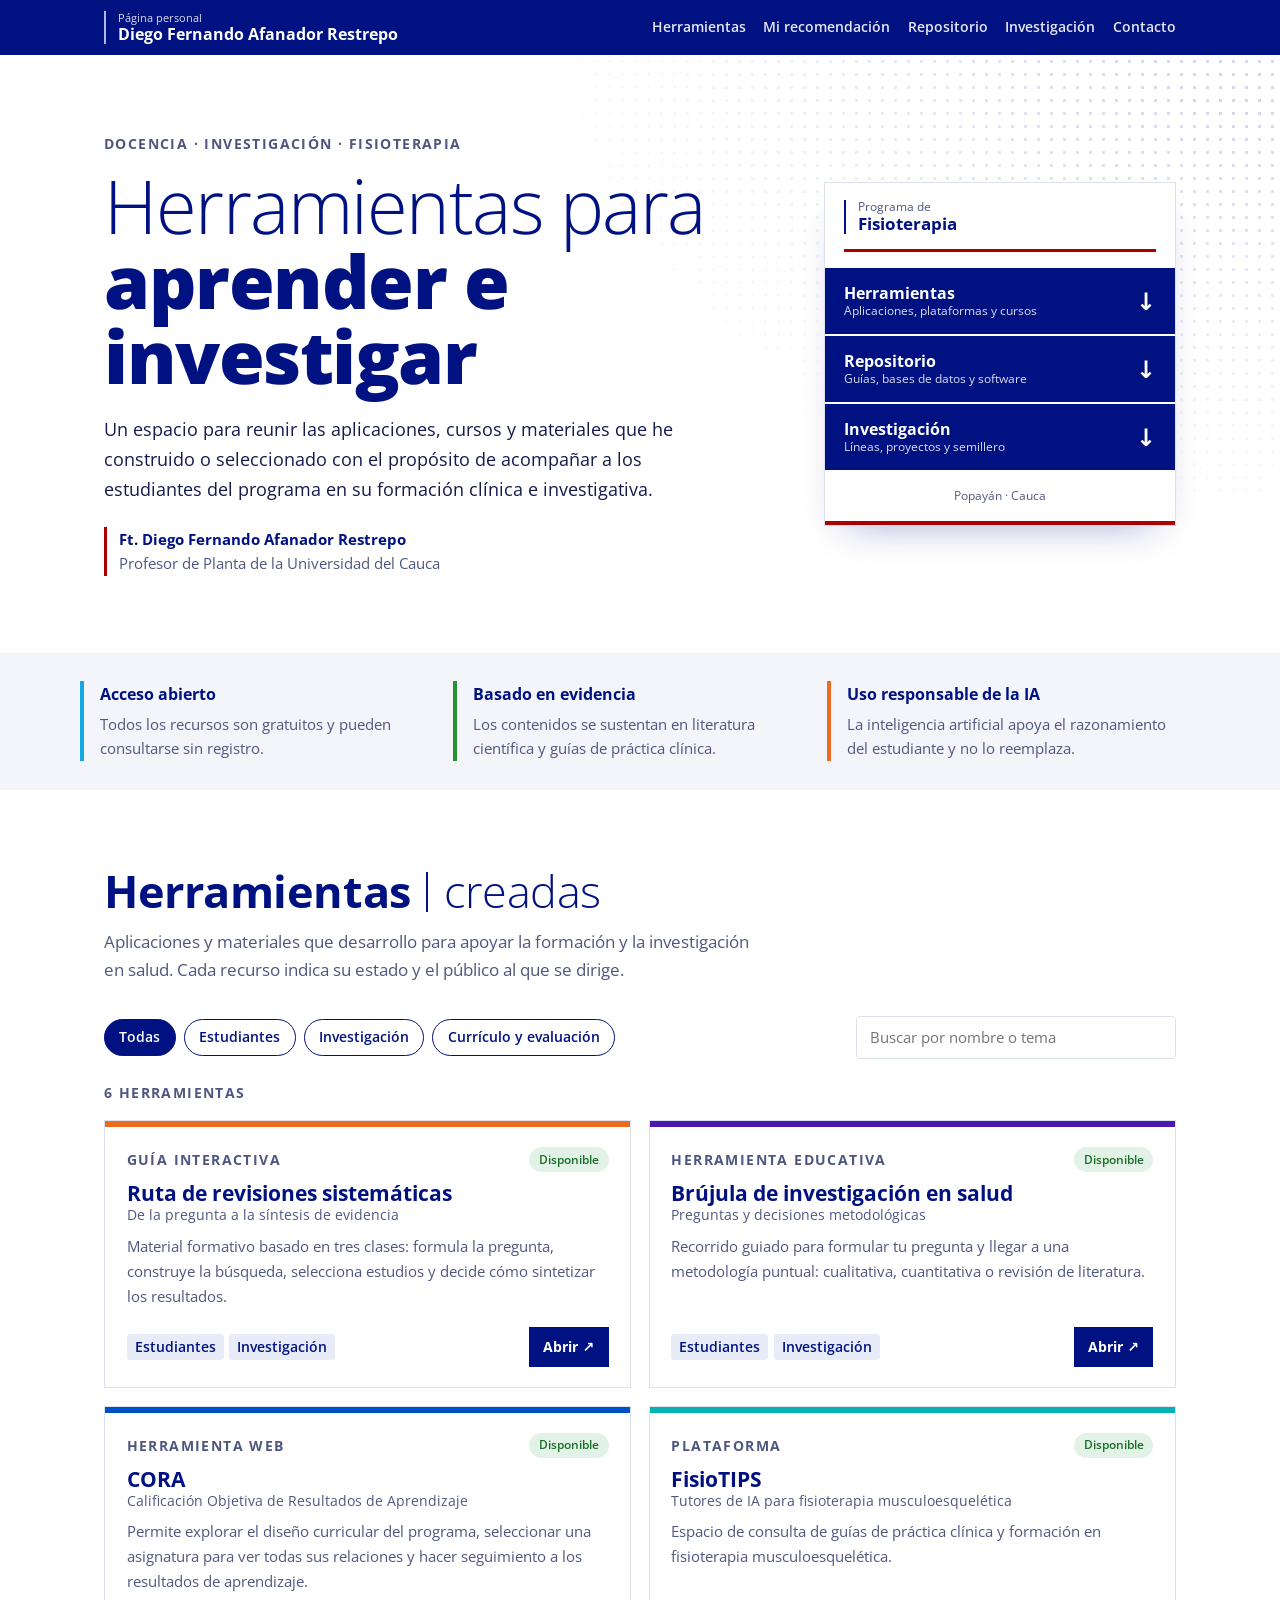
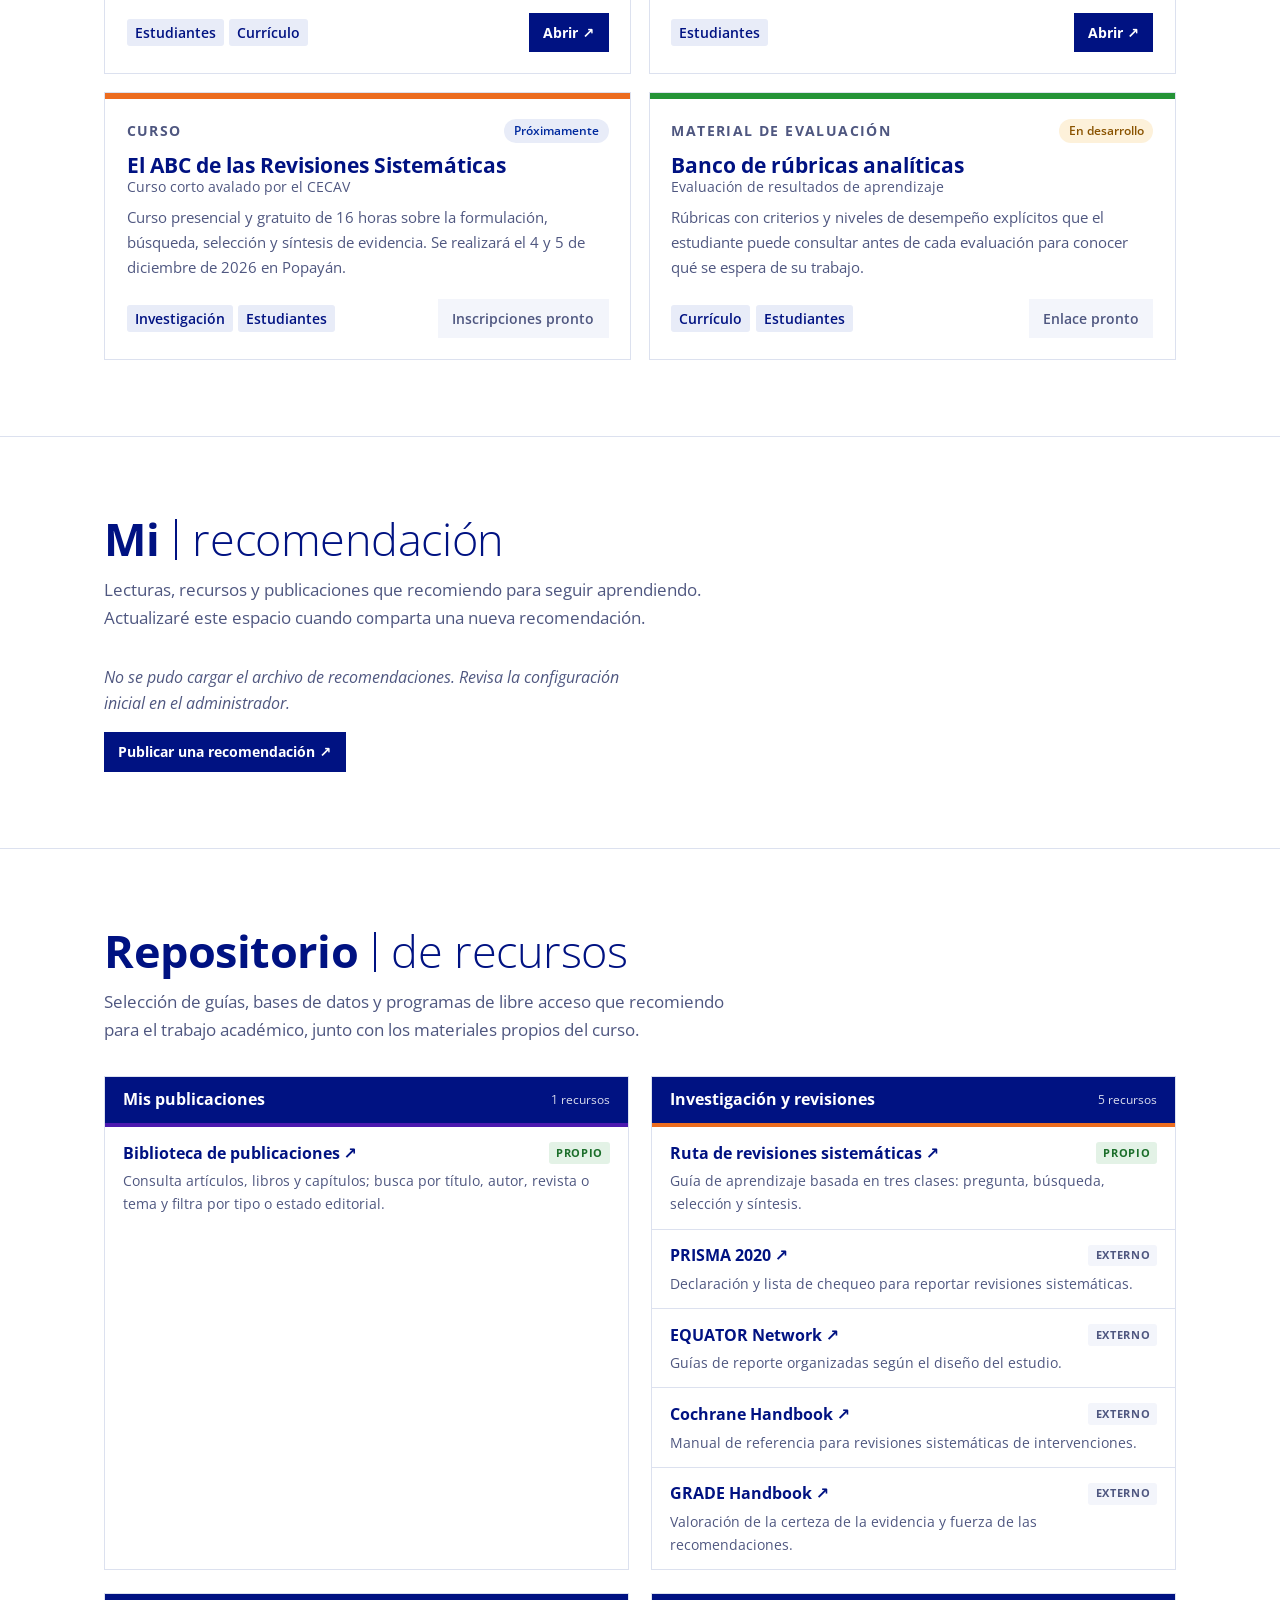
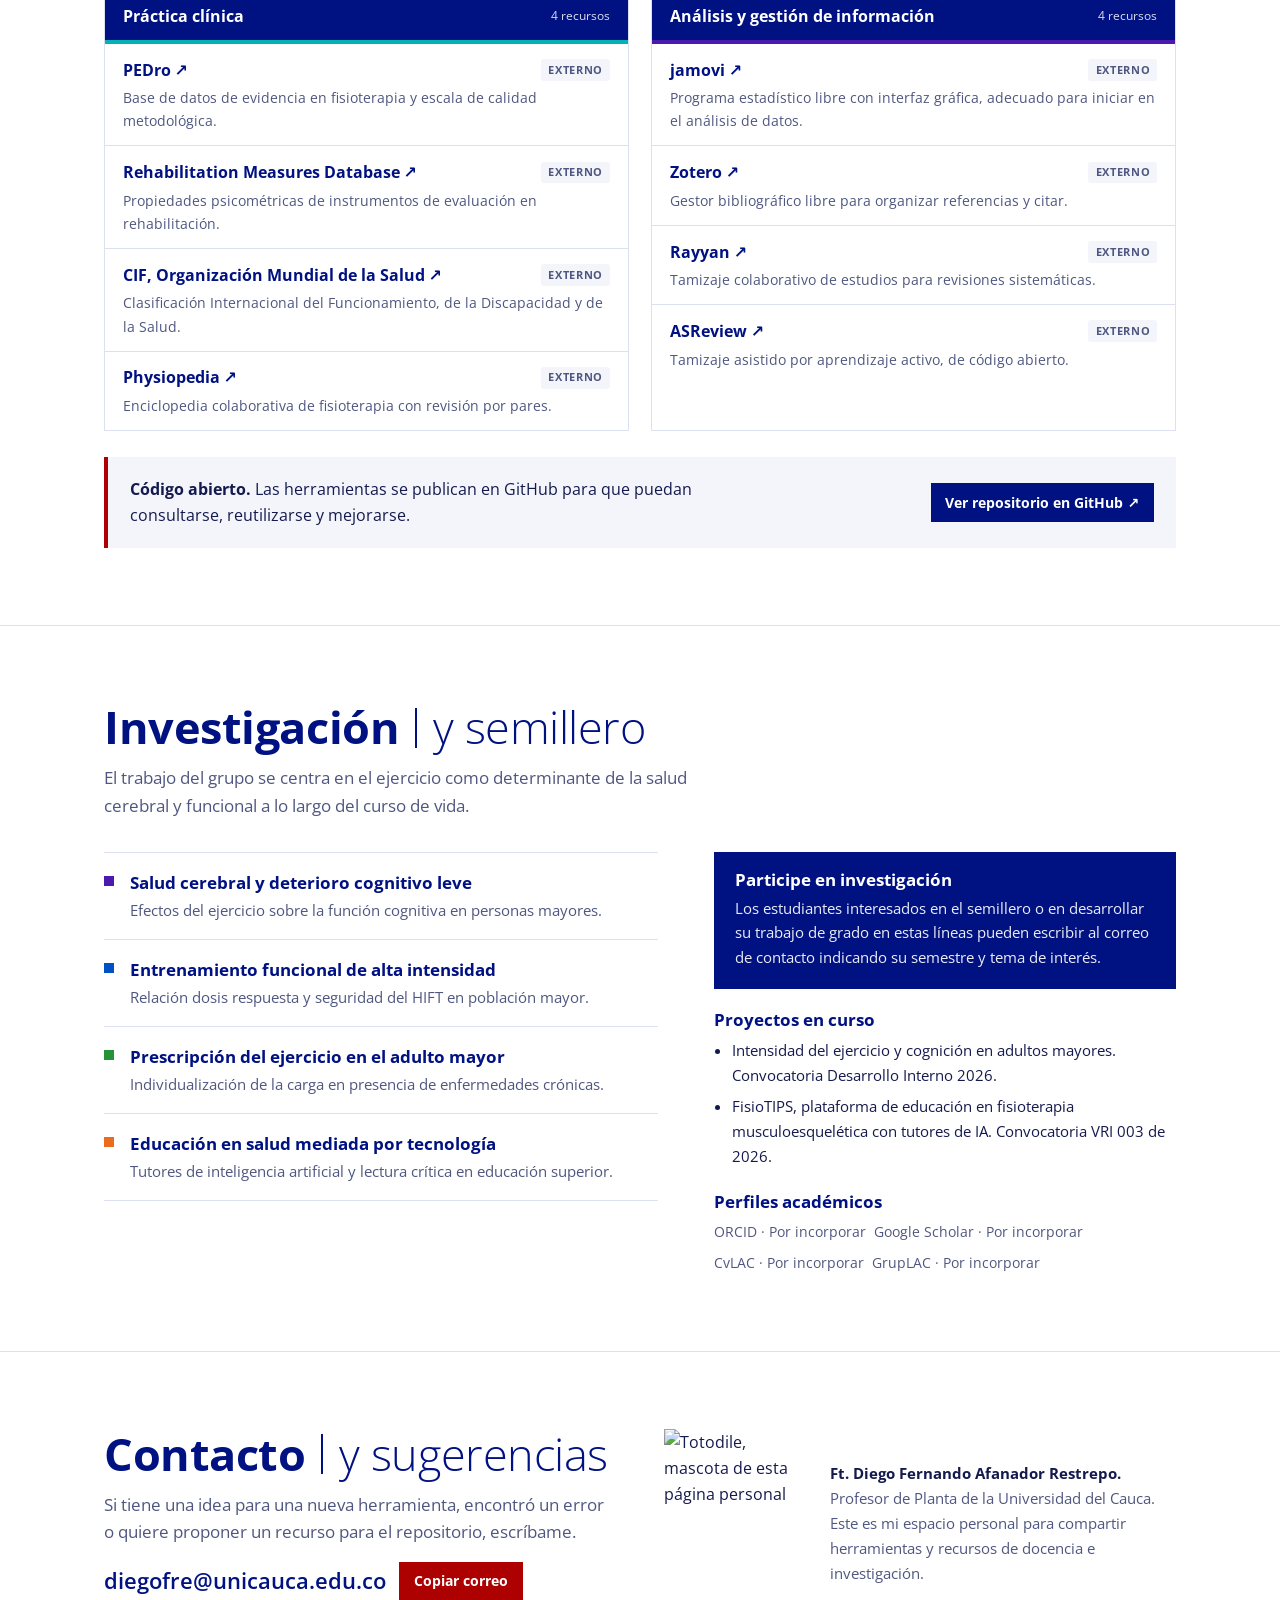
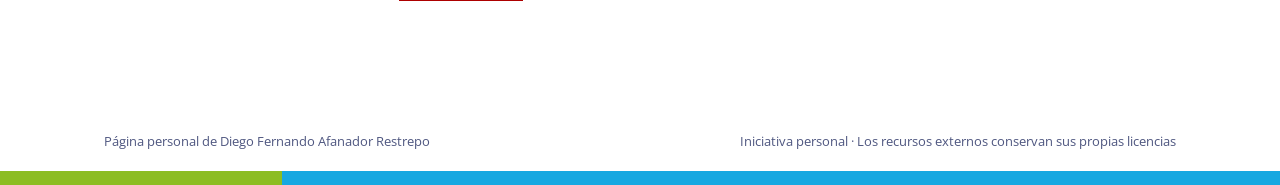
==== index.html @ cdf2961f "Add files via upload" ====
<!DOCTYPE html>
<html lang="es">
<head>
<meta charset="utf-8">
<meta name="viewport" content="width=device-width, initial-scale=1, viewport-fit=cover">
<title>Diego Fernando Afanador Restrepo | Herramientas y recursos</title>
<meta name="description" content="Página personal del Ft. Diego Fernando Afanador Restrepo, Profesor de Planta de la Universidad del Cauca. Herramientas y recursos para la formación y la investigación en salud.">
<link rel="icon" href="favicon.svg" type="image/svg+xml">
<!--
  Página personal de recursos académicos.
  Referentes de identidad visual: colores, Open Sans y sistema de señalética institucional.
  Para editar contenidos modifique las listas TOOLS y REPO al final del archivo.
  Los textos entre corchetes [ ] y los enlaces href="#" son espacios por completar.
-->
<link rel="preconnect" href="https://fonts.googleapis.com">
<link rel="preconnect" href="https://fonts.gstatic.com" crossorigin>
<link rel="stylesheet" href="https://fonts.googleapis.com/css2?family=Open+Sans:ital,wght@0,300..800;1,400&display=swap">
<style>
/* Layout: lenguaje de señalética institucional. Hero con tótem de orientación, secciones con títulos "Negrita | Ligera",
   placas azules como encabezados de grupo, banda inferior bicolor con colores complementarios.
   Identidad institucional sobre fondo blanco, por decisión se mantiene un solo tema claro. */
:root{
  --azul:#001282;      /* Azul institucional R0 G18 B130 */
  --rojo:#AD0000;      /* Rojo institucional R173 G0 B0 */
  --bg:#FFFFFF;
  --paper:#F3F5FB;
  --ink:#141A4D;
  --muted:#4F5780;
  --line:#DCE1EF;
  /* Complementarios del manual */
  --c-purpura:#4C19AF; --c-real:#002A9E; --c-azul:#0051C6; --c-cian:#16A8E1; --c-turquesa:#04B2B5;
  --c-verde:#249337; --c-lima:#8CBD22; --c-rojo:#E52724; --c-naranja:#EC6C1F; --c-amarillo:#F8AE15;
  --ok:#1B6E2A; --ok-bg:#E3F2E6; --warn:#8A5300; --warn-bg:#FDF1DA; --soon:#002A9E; --soon-bg:#E8ECF8;
  --f:"Open Sans",system-ui,-apple-system,"Segoe UI",Roboto,Arial,sans-serif;
  --maxw:72rem;
  color-scheme:light;
}
*{box-sizing:border-box}
body{background:var(--bg);color:var(--ink);font-family:var(--f);font-size:1rem;line-height:1.65;margin:0}
a{color:var(--c-azul);text-underline-offset:3px}
a:focus-visible,button:focus-visible,input:focus-visible{outline:3px solid var(--c-cian);outline-offset:2px}
.wrap{max-width:var(--maxw);margin:0 auto;padding-inline:clamp(16px,4vw,40px)}
h1,h2,h3{margin:0;color:var(--azul);text-wrap:balance;line-height:1.1}
p{margin:0;max-width:65ch}
/* Título institucional "Negrita | Ligera" */
.t{font-size:clamp(1.9rem,4.2vw,2.8rem);font-weight:300;letter-spacing:-.01em}
.t b{font-weight:700}
.t .bar{display:inline-block;width:2px;height:.9em;background:var(--azul);margin:0 .35em;vertical-align:-.08em}
.lead-in{color:var(--muted);margin-top:.8rem;font-size:1.05rem}
.label{font-size:.875rem;font-weight:700;letter-spacing:.1em;text-transform:uppercase;color:var(--muted)}

/* Barra superior tipo placa */
.top{position:sticky;top:env(safe-area-inset-top,0px);z-index:10;background:var(--azul);color:#fff}
.top .wrap{display:flex;align-items:center;justify-content:space-between;gap:.6rem 1.2rem;padding-block:.7rem;flex-wrap:wrap}
.plate{display:flex;align-items:center;gap:.8rem;color:#fff;text-decoration:none}
.plate .rule{width:1.5px;align-self:stretch;background:rgba(255,255,255,.7)}
.plate small{display:block;font-size:.7rem;opacity:.85;line-height:1.2}
.plate strong{display:block;font-size:1rem;line-height:1.2}
.top nav{display:flex;gap:1.1rem;flex-wrap:wrap}
.top nav a{color:#fff;text-decoration:none;font-size:.85rem;font-weight:600;opacity:.9}
.top nav a:hover{opacity:1;text-decoration:underline}

/* Hero */
.hero{position:relative;overflow:hidden}
.dots{position:absolute;inset:0 0 auto auto;width:min(48rem,70vw);height:30rem;pointer-events:none;
  background:radial-gradient(circle,rgba(0,18,130,.16) 1.4px,transparent 1.9px) 0 0/13px 13px;
  -webkit-mask-image:radial-gradient(ellipse at top right,#000 10%,transparent 70%);mask-image:radial-gradient(ellipse at top right,#000 10%,transparent 70%)}
.hero .wrap{position:relative;display:grid;grid-template-columns:minmax(0,1.35fr) minmax(0,.85fr);gap:clamp(1.8rem,5vw,4rem);align-items:center;padding-block:clamp(2.5rem,7vw,4.8rem)}
.hero h1{font-size:clamp(2.6rem,6.5vw,4.6rem);font-weight:300;letter-spacing:-.02em;line-height:1.02}
.hero h1 b{font-weight:800;display:block}
.hero .lede{font-size:1.15rem;margin-top:1.3rem;color:var(--ink)}
.byline{margin-top:1.4rem;display:flex;gap:.75rem;align-items:stretch;color:var(--muted);font-size:.92rem}
.byline::before{content:"";width:3px;background:var(--rojo);flex:none}

/* Tótem de orientación */
.totem{background:var(--bg);border:1px solid var(--line);box-shadow:0 18px 40px -24px rgba(0,18,130,.45);padding:1.1rem 0 0;max-width:22rem;width:100%;justify-self:end}
.totem .head{display:flex;gap:.8rem;align-items:center;padding:0 1.2rem .9rem}
.totem .head .rule{width:1.5px;align-self:stretch;background:var(--azul)}
.totem .head small{display:block;font-size:.72rem;color:var(--muted);line-height:1.2}
.totem .head strong{display:block;color:var(--azul);font-size:1.05rem;line-height:1.2}
.totem .red{height:3px;background:var(--rojo);margin:0 1.2rem .9rem}
.totem a.sign{display:flex;justify-content:space-between;align-items:center;gap:1rem;background:var(--azul);color:#fff;text-decoration:none;padding:.95rem 1.2rem;font-weight:700;line-height:1.25;border-top:2px solid var(--bg)}
.totem a.sign span small{display:block;font-weight:400;font-size:.78rem;opacity:.85}
.totem a.sign .arr{font-size:1.5rem;line-height:1;transition:transform .2s}
.totem a.sign:hover .arr{transform:translateY(3px)}
.totem a.sign:hover{background:var(--c-real)}
.totem .base{padding:.9rem 1.2rem;text-align:center;font-size:.75rem;color:var(--muted);border-top:2px solid var(--bg)}
.totem .foot{height:4px;background:var(--rojo)}

/* Principios */
.principles{background:var(--paper)}
.principles .wrap{display:grid;grid-template-columns:repeat(3,minmax(0,1fr));gap:1.5rem;padding-block:1.8rem}
.principles div{display:flex;flex-direction:column;gap:.25rem;padding-left:1rem;border-left:4px solid var(--k)}
.principles strong{color:var(--azul)}
.principles span{color:var(--muted);font-size:.93rem}

section.block{padding-block:clamp(3rem,7vw,4.8rem)}
section.block + section.block{border-top:1px solid var(--line)}
.sec-head{margin-bottom:2rem}

/* Herramientas */
.controls{display:flex;flex-wrap:wrap;gap:.5rem;align-items:center;margin-bottom:1.4rem}
.chip{font:inherit;font-size:.85rem;font-weight:600;border:1.5px solid var(--azul);background:var(--bg);color:var(--azul);padding:.38rem .9rem;border-radius:999px;cursor:pointer}
.chip[aria-pressed="true"]{background:var(--azul);color:#fff}
.search{margin-left:auto;flex:1 1 14rem;max-width:20rem;font:inherit;font-size:.95rem;padding:.5rem .8rem;border:1.5px solid var(--line);border-radius:4px;background:var(--bg);color:var(--ink)}
.grid{display:grid;grid-template-columns:repeat(2,minmax(0,1fr));gap:1.1rem}
.tool{border:1px solid var(--line);background:var(--bg);display:flex;flex-direction:column;min-width:0;position:relative}
.tool::before{content:"";height:6px;background:var(--k,var(--c-azul))}
.tool .in{padding:1.25rem 1.35rem 1.3rem;display:flex;flex-direction:column;gap:.65rem;flex:1}
.tool .meta{display:flex;justify-content:space-between;align-items:center;gap:.5rem;flex-wrap:wrap}
.kind{font-size:.875rem;font-weight:700;letter-spacing:.1em;text-transform:uppercase;color:var(--muted)}
.status{font-size:.75rem;font-weight:600;padding:.15rem .6rem;border-radius:999px}
.status.disponible{color:var(--ok);background:var(--ok-bg)}
.status.desarrollo{color:var(--warn);background:var(--warn-bg)}
.status.proximamente{color:var(--soon);background:var(--soon-bg)}
.tool h3{font-size:1.3rem;font-weight:700}
.tool h3 small{display:block;font-size:.85rem;font-weight:400;color:var(--muted);margin-top:.2rem}
.tool p{font-size:.95rem;color:var(--muted)}
.tool .bottom{margin-top:auto;padding-top:.5rem;display:flex;justify-content:space-between;align-items:center;gap:.6rem;flex-wrap:wrap}
.tags{display:flex;gap:.35rem;flex-wrap:wrap}
.tags span{font-size:.875rem;font-weight:600;color:var(--azul);background:var(--soon-bg);padding:.12rem .5rem;border-radius:3px}
.go{display:inline-flex;gap:.5rem;align-items:center;background:var(--azul);color:#fff;text-decoration:none;font-weight:700;font-size:.88rem;padding:.5rem .9rem}
.go:hover{background:var(--c-real)}
.go.off{background:var(--paper);color:var(--muted);font-weight:600}
.empty{color:var(--muted);font-style:italic}

/* Repositorio */
.repo{display:grid;grid-template-columns:repeat(2,minmax(0,1fr));gap:1.4rem}
.group{border:1px solid var(--line);min-width:0}
.group .placa{display:flex;justify-content:space-between;align-items:center;gap:1rem;background:var(--azul);color:#fff;padding:.8rem 1.1rem;border-bottom:4px solid var(--k)}
.group .placa h3{color:#fff;font-size:1rem;font-weight:700}
.group .placa span{font-size:.78rem;opacity:.85;font-variant-numeric:tabular-nums}
.group ul{list-style:none;margin:0;padding:0}
.group li{display:grid;grid-template-columns:minmax(0,1fr) auto;gap:.2rem 1rem;padding:.8rem 1.1rem;border-top:1px solid var(--line)}
.group li:first-child{border-top:0}
.group li a,.group li .nolink{font-weight:700;text-decoration:none;color:var(--azul)}
.group li a:hover{text-decoration:underline}
.group li p{grid-column:1/-1;font-size:.88rem;color:var(--muted)}
.src{font-size:.7rem;font-weight:700;letter-spacing:.06em;text-transform:uppercase;align-self:center;padding:.1rem .45rem;border-radius:3px}
.src.ext{color:var(--muted);background:var(--paper)}
.src.own{color:var(--ok);background:var(--ok-bg)}
.src.pend{color:var(--warn);background:var(--warn-bg)}
.gh{margin-top:1.6rem;display:flex;flex-wrap:wrap;justify-content:space-between;align-items:center;gap:1rem;background:var(--paper);padding:1.2rem 1.4rem;border-left:4px solid var(--rojo)}
.gh p{color:var(--ink)}

/* Investigación */
.research{display:grid;grid-template-columns:minmax(0,1.2fr) minmax(0,1fr);gap:2.5rem 3.5rem}
.lines{list-style:none;padding:0;margin:0}
.lines li{display:grid;grid-template-columns:.6rem minmax(0,1fr);gap:1rem;padding-block:1rem;border-bottom:1px solid var(--line)}
.lines li:first-child{border-top:1px solid var(--line)}
.lines li::before{content:"";width:.6rem;height:.6rem;margin-top:.45rem;background:var(--k)}
.lines strong{display:block;color:var(--azul);font-size:1.05rem}
.lines span{color:var(--muted);font-size:.93rem}
.side h3{font-size:1.05rem;font-weight:700;margin-bottom:.5rem}
.side ul{margin:0 0 1.5rem;padding-left:1.1rem;font-size:.95rem}
.side li{margin-bottom:.4rem}
.join{background:var(--azul);color:#fff;padding:1.2rem 1.3rem;margin-bottom:1.4rem}
.join h3{color:#fff;margin-bottom:.4rem}
.join p{font-size:.93rem;opacity:.92}
.profiles{display:flex;flex-wrap:wrap;gap:.5rem}
.profiles a{font-size:.82rem;font-weight:600;border:1.5px solid var(--line);padding:.35rem .75rem;text-decoration:none;color:var(--azul)}
.profiles a:hover{border-color:var(--azul)}

/* Recomendaciones publicadas mediante GitHub */
.recommendations{display:grid;grid-template-columns:repeat(2,minmax(0,1fr));gap:1rem}
.recommendation{border:1px solid var(--line);padding:1.1rem 1.25rem;background:#fff;border-top:5px solid var(--c-cian)}
.recommendation h3{font-size:1.15rem;margin:.25rem 0 .5rem}
.recommendation p{font-size:.93rem;color:var(--muted);white-space:pre-wrap}
.recommendation .rec-meta{font-size:.78rem;color:var(--muted);font-weight:700}
.recommendation .go{margin-top:.8rem}

/* Contacto */
.contact{display:grid;grid-template-columns:minmax(0,1fr) minmax(0,1fr);gap:2rem 3rem;align-items:start}
.mailrow{display:flex;flex-wrap:wrap;gap:.8rem;align-items:center;margin-top:1rem}
.mail{font-size:clamp(1.05rem,2.6vw,1.35rem);font-weight:600;color:var(--azul);user-select:all;word-break:break-all}
.copy{font:inherit;font-size:.85rem;font-weight:700;border:0;background:var(--rojo);color:#fff;padding:.5rem .95rem;cursor:pointer}
.about{font-size:.95rem;color:var(--muted)}
.about strong{color:var(--ink)}
.about-block{display:grid;grid-template-columns:minmax(90px,150px) minmax(0,1fr);gap:1rem;align-items:center}
.mascot{display:block;width:100%;max-height:190px;object-fit:contain;object-position:center bottom}

footer{margin-top:1rem}
footer .txt{padding-block:1.2rem;display:flex;justify-content:space-between;gap:.6rem;flex-wrap:wrap;font-size:.8rem;color:var(--muted)}
footer .band{display:grid;grid-template-columns:22% 1fr;height:14px}
footer .band i:first-child{background:var(--c-lima)}
footer .band i:last-child{background:var(--c-cian)}

@media (max-width:820px){
  .hero .wrap,.research,.contact{grid-template-columns:1fr}
  .totem{justify-self:start;max-width:none}
  .grid,.repo{grid-template-columns:1fr}
  .recommendations{grid-template-columns:1fr}
  .principles .wrap{grid-template-columns:1fr;gap:1rem}
  .search{margin-left:0;max-width:none}
  .top nav{display:none}
}
html{scroll-behavior:smooth}
@media (prefers-reduced-motion:reduce){html{scroll-behavior:auto}.totem a.sign .arr{transition:none}}
section[id]{scroll-margin-top:4.2rem}

.skip{position:absolute;top:-100px;left:1rem;z-index:100;background:white;color:var(--azul);padding:1rem}
.skip:focus{top:1rem}
.profiles span{font-size:.875rem;color:var(--muted)}
.byline strong{color:var(--azul)}
.search:focus-visible{outline:3px solid var(--azul)}
@media(prefers-reduced-motion:reduce){*{scroll-behavior:auto!important;transition:none!important}}
</style>
</head>
<body>
<a class="skip" href="#herramientas">Ir a las herramientas</a>

<header class="top">
  <div class="wrap">
    <a class="plate" href="#inicio">
      <span class="rule" aria-hidden="true"></span>
      <span><small>Página personal</small><strong>Diego Fernando Afanador Restrepo</strong></span>
    </a>
    <nav aria-label="Secciones">
      <a href="#herramientas">Herramientas</a>
      <a href="#mi-recomendacion">Mi recomendación</a>
      <a href="#repositorio">Repositorio</a>
      <a href="#investigacion">Investigación</a>
      <a href="#contacto">Contacto</a>
    </nav>
  </div>
</header>

<main id="inicio">
  <section class="hero">
    <div class="dots" aria-hidden="true"></div>
    <div class="wrap">
      <div>
        <p class="label">Docencia · Investigación · Fisioterapia</p>
        <h1 style="margin-top:.8rem">Herramientas para <b>aprender e investigar</b></h1>
        <p class="lede">Un espacio para reunir las aplicaciones, cursos y materiales que he construido o seleccionado con el propósito de acompañar a los estudiantes del programa en su formación clínica e investigativa.</p>
        <p class="byline"><span><strong>Ft. Diego Fernando Afanador Restrepo</strong><br>Profesor de Planta de la Universidad del Cauca</span></p>
      </div>
      <nav class="totem" aria-label="Orientación">
        <div class="head">
          <span class="rule" aria-hidden="true"></span>
          <span><small>Programa de</small><strong>Fisioterapia</strong></span>
        </div>
        <div class="red" aria-hidden="true"></div>
        <a class="sign" href="#herramientas"><span>Herramientas<small>Aplicaciones, plataformas y cursos</small></span><span class="arr" aria-hidden="true">↓</span></a>
        <a class="sign" href="#repositorio"><span>Repositorio<small>Guías, bases de datos y software</small></span><span class="arr" aria-hidden="true">↓</span></a>
        <a class="sign" href="#investigacion"><span>Investigación<small>Líneas, proyectos y semillero</small></span><span class="arr" aria-hidden="true">↓</span></a>
        <div class="base">Popayán · Cauca</div>
        <div class="foot" aria-hidden="true"></div>
      </nav>
    </div>
  </section>

  <div class="principles">
    <div class="wrap">
      <div style="--k:var(--c-cian)"><strong>Acceso abierto</strong><span>Todos los recursos son gratuitos y pueden consultarse sin registro.</span></div>
      <div style="--k:var(--c-verde)"><strong>Basado en evidencia</strong><span>Los contenidos se sustentan en literatura científica y guías de práctica clínica.</span></div>
      <div style="--k:var(--c-naranja)"><strong>Uso responsable de la IA</strong><span>La inteligencia artificial apoya el razonamiento del estudiante y no lo reemplaza.</span></div>
    </div>
  </div>

  <section class="block" id="herramientas">
    <div class="wrap">
      <div class="sec-head">
        <h2 class="t"><b>Herramientas</b><span class="bar" aria-hidden="true"></span>creadas</h2>
        <p class="lead-in">Aplicaciones y materiales que desarrollo para apoyar la formación y la investigación en salud. Cada recurso indica su estado y el público al que se dirige.</p>
      </div>
      <div class="controls">
        <button class="chip" type="button" id="f-todas" data-filter="todas" aria-pressed="true">Todas</button>
        <button class="chip" type="button" id="f-estudiantes" data-filter="estudiantes" aria-pressed="false">Estudiantes</button>
        <button class="chip" type="button" id="f-investigacion" data-filter="investigacion" aria-pressed="false">Investigación</button>
        <button class="chip" type="button" id="f-curriculo" data-filter="curriculo" aria-pressed="false">Currículo y evaluación</button>
        <label for="q" style="position:absolute;left:-9999px">Buscar herramienta</label>
        <input id="q" class="search" type="search" placeholder="Buscar por nombre o tema">
      </div>
      <p id="results" role="status" class="label" style="margin-bottom:1rem"></p><div class="grid" id="tools"></div>
<noscript>Activa JavaScript para consultar el catálogo interactivo de herramientas y recursos.</noscript>
    </div>
  </section>

  <section class="block" id="mi-recomendacion">
    <div class="wrap">
      <div class="sec-head">
        <h2 class="t"><b>Mi</b><span class="bar" aria-hidden="true"></span>recomendación</h2>
        <p class="lead-in">Lecturas, recursos y publicaciones que recomiendo para seguir aprendiendo. Actualizaré este espacio cuando comparta una nueva recomendación.</p>
      </div>
      <div id="recommendations" class="recommendations" aria-live="polite"><p class="empty">Cargando recomendaciones…</p></div>
      <p style="margin-top:1rem"><a class="go" href="./recomendaciones/admin.html">Publicar una recomendación ↗</a></p>
    </div>
  </section>

  <section class="block" id="repositorio">
    <div class="wrap">
      <div class="sec-head">
        <h2 class="t"><b>Repositorio</b><span class="bar" aria-hidden="true"></span>de recursos</h2>
        <p class="lead-in">Selección de guías, bases de datos y programas de libre acceso que recomiendo para el trabajo académico, junto con los materiales propios del curso.</p>
      </div>
      <div class="repo" id="repo"></div>
      <div class="gh">
        <p><strong>Código abierto.</strong> Las herramientas se publican en GitHub para que puedan consultarse, reutilizarse y mejorarse.</p>
        <a class="go" href="https://github.com/afanador807-bit" target="_blank" rel="noopener">Ver repositorio en GitHub ↗</a>
      </div>
    </div>
  </section>

  <section class="block" id="investigacion">
    <div class="wrap">
      <div class="sec-head">
        <h2 class="t"><b>Investigación</b><span class="bar" aria-hidden="true"></span>y semillero</h2>
        <p class="lead-in">El trabajo del grupo se centra en el ejercicio como determinante de la salud cerebral y funcional a lo largo del curso de vida.</p>
      </div>
      <div class="research">
        <ul class="lines">
          <li style="--k:var(--c-purpura)"><div><strong>Salud cerebral y deterioro cognitivo leve</strong><span>Efectos del ejercicio sobre la función cognitiva en personas mayores.</span></div></li>
          <li style="--k:var(--c-azul)"><div><strong>Entrenamiento funcional de alta intensidad</strong><span>Relación dosis respuesta y seguridad del HIFT en población mayor.</span></div></li>
          <li style="--k:var(--c-verde)"><div><strong>Prescripción del ejercicio en el adulto mayor</strong><span>Individualización de la carga en presencia de enfermedades crónicas.</span></div></li>
          <li style="--k:var(--c-naranja)"><div><strong>Educación en salud mediada por tecnología</strong><span>Tutores de inteligencia artificial y lectura crítica en educación superior.</span></div></li>
        </ul>
        <div class="side">
          <div class="join">
            <h3>Participe en investigación</h3>
            <p>Los estudiantes interesados en el semillero o en desarrollar su trabajo de grado en estas líneas pueden escribir al correo de contacto indicando su semestre y tema de interés.</p>
          </div>
          <h3>Proyectos en curso</h3>
          <ul>
            <li>Intensidad del ejercicio y cognición en adultos mayores. Convocatoria Desarrollo Interno 2026.</li>
            <li>FisioTIPS, plataforma de educación en fisioterapia musculoesquelética con tutores de IA. Convocatoria VRI 003 de 2026.</li>
          </ul>
          <h3>Perfiles académicos</h3>
          <div class="profiles">
            <!-- Reemplace href="#" por las URL de cada perfil -->
            <span>ORCID · Por incorporar</span>
            <span>Google Scholar · Por incorporar</span>
            <span>CvLAC · Por incorporar</span>
            <span>GrupLAC · Por incorporar</span>
          </div>
        </div>
      </div>
    </div>
  </section>

  <section class="block" id="contacto">
    <div class="wrap contact">
      <div>
        <h2 class="t"><b>Contacto</b><span class="bar" aria-hidden="true"></span>y sugerencias</h2>
        <p class="lead-in">Si tiene una idea para una nueva herramienta, encontró un error o quiere proponer un recurso para el repositorio, escríbame.</p>
        <div class="mailrow">
          <span class="mail" id="mail">diegofre@unicauca.edu.co</span>
          <button class="copy" type="button" id="copy">Copiar correo</button>
        </div>
      </div>
      <div class="about-block"><img class="mascot" src="assets/mascota-totodile.png" alt="Totodile, mascota de esta página personal" width="800" height="739"><p class="about"><strong>Ft. Diego Fernando Afanador Restrepo.</strong> Profesor de Planta de la Universidad del Cauca. Este es mi espacio personal para compartir herramientas y recursos de docencia e investigación.</p></div>
    </div>
  </section>
</main>

<footer>
  <div class="wrap txt">
    <span>Página personal de Diego Fernando Afanador Restrepo</span>
    <span>Iniciativa personal · Los recursos externos conservan sus propias licencias</span>
  </div>
  <div class="band" aria-hidden="true"><i></i><i></i></div>
</footer>

<script>
/* ===== HERRAMIENTAS =====
   status: "disponible" | "desarrollo" | "proximamente"
   audience: "estudiantes", "investigacion", "curriculo"
   color: uno de los complementarios del manual (franja superior de la tarjeta)
   url: enlace público; deje "" si aún no se publica */
const TOOLS = [
  { name:"Ruta de revisiones sistemáticas", sub:"De la pregunta a la síntesis de evidencia", kind:"Guía interactiva", status:"disponible",
    audience:["estudiantes","investigacion"], color:"--c-naranja",
    desc:"Material formativo basado en tres clases: formula la pregunta, construye la búsqueda, selecciona estudios y decide cómo sintetizar los resultados.", url:"./revisiones/" },
  { name:"Brújula de investigación en salud", sub:"Preguntas y decisiones metodológicas", kind:"Herramienta educativa", status:"disponible",
    audience:["estudiantes","investigacion"], color:"--c-purpura",
    desc:"Recorrido guiado para formular tu pregunta y llegar a una metodología puntual: cualitativa, cuantitativa o revisión de literatura.", url:"./brujula/" },
  { name:"CORA", sub:"Calificación Objetiva de Resultados de Aprendizaje", kind:"Herramienta web", status:"disponible",
    audience:["estudiantes","curriculo"], color:"--c-azul",
    desc:"Permite explorar el diseño curricular del programa, seleccionar una asignatura para ver todas sus relaciones y hacer seguimiento a los resultados de aprendizaje.",
    url:"https://afanador807-bit.github.io/cora/" },
  { name:"FisioTIPS", sub:"Tutores de IA para fisioterapia musculoesquelética", kind:"Plataforma", status:"disponible",
    audience:["estudiantes"], color:"--c-turquesa",
    desc:"Espacio de consulta de guías de práctica clínica y formación en fisioterapia musculoesquelética.",
    url:"https://fisiotips.vercel.app/" },
  { name:"El ABC de las Revisiones Sistemáticas", sub:"Curso corto avalado por el CECAV", kind:"Curso", status:"proximamente",
    audience:["investigacion","estudiantes"], color:"--c-naranja",
    desc:"Curso presencial y gratuito de 16 horas sobre la formulación, búsqueda, selección y síntesis de evidencia. Se realizará el 4 y 5 de diciembre de 2026 en Popayán.",
    url:"" },
  { name:"Banco de rúbricas analíticas", sub:"Evaluación de resultados de aprendizaje", kind:"Material de evaluación", status:"desarrollo",
    audience:["curriculo","estudiantes"], color:"--c-verde",
    desc:"Rúbricas con criterios y niveles de desempeño explícitos que el estudiante puede consultar antes de cada evaluación para conocer qué se espera de su trabajo.",
    url:"" }
];

/* ===== REPOSITORIO =====
   src: "ext" (recurso externo), "own" (material propio publicado), "pend" (material propio por cargar) */
const REPO = [
  { area:"Mis publicaciones", color:"--c-purpura", items:[
    { name:"Biblioteca de publicaciones", desc:"Consulta artículos, libros y capítulos; busca por título, autor, revista o tema y filtra por tipo o estado editorial.", url:"./publicaciones/", src:"own" }
  ]},
  { area:"Investigación y revisiones", color:"--c-naranja", items:[
    { name:"Ruta de revisiones sistemáticas", desc:"Guía de aprendizaje basada en tres clases: pregunta, búsqueda, selección y síntesis.", url:"./revisiones/", src:"own" },
    { name:"PRISMA 2020", desc:"Declaración y lista de chequeo para reportar revisiones sistemáticas.", url:"https://www.prisma-statement.org/", src:"ext" },
    { name:"EQUATOR Network", desc:"Guías de reporte organizadas según el diseño del estudio.", url:"https://www.equator-network.org/", src:"ext" },
    { name:"Cochrane Handbook", desc:"Manual de referencia para revisiones sistemáticas de intervenciones.", url:"https://training.cochrane.org/handbook", src:"ext" },
    { name:"GRADE Handbook", desc:"Valoración de la certeza de la evidencia y fuerza de las recomendaciones.", url:"https://gdt.gradepro.org/app/handbook/handbook.html", src:"ext" }
  ]},
  { area:"Práctica clínica", color:"--c-turquesa", items:[
    { name:"PEDro", desc:"Base de datos de evidencia en fisioterapia y escala de calidad metodológica.", url:"https://pedro.org.au/", src:"ext" },
    { name:"Rehabilitation Measures Database", desc:"Propiedades psicométricas de instrumentos de evaluación en rehabilitación.", url:"https://www.sralab.org/rehabilitation-measures", src:"ext" },
    { name:"CIF, Organización Mundial de la Salud", desc:"Clasificación Internacional del Funcionamiento, de la Discapacidad y de la Salud.", url:"https://www.who.int/standards/classifications/international-classification-of-functioning-disability-and-health", src:"ext" },
    { name:"Physiopedia", desc:"Enciclopedia colaborativa de fisioterapia con revisión por pares.", url:"https://www.physio-pedia.com/", src:"ext" }
  ]},
  { area:"Análisis y gestión de información", color:"--c-purpura", items:[
    { name:"jamovi", desc:"Programa estadístico libre con interfaz gráfica, adecuado para iniciar en el análisis de datos.", url:"https://www.jamovi.org/", src:"ext" },
    { name:"Zotero", desc:"Gestor bibliográfico libre para organizar referencias y citar.", url:"https://www.zotero.org/", src:"ext" },
    { name:"Rayyan", desc:"Tamizaje colaborativo de estudios para revisiones sistemáticas.", url:"https://www.rayyan.ai/", src:"ext" },
    { name:"ASReview", desc:"Tamizaje asistido por aprendizaje activo, de código abierto.", url:"https://asreview.nl/", src:"ext" }
  ]},
];

const LABELS = {disponible:"Disponible",desarrollo:"En desarrollo",proximamente:"Próximamente"};
const AUD = {estudiantes:"Estudiantes",investigacion:"Investigación",curriculo:"Currículo"};
const SRC = {ext:"Externo",own:"Propio",pend:"Por cargar"};
let filter = "todas", query = "";
const esc = s => s.replace(/[&<>"]/g,c=>({"&":"&amp;","<":"&lt;",">":"&gt;",'"':"&quot;"}[c]));
const norm = s => s.normalize("NFD").replace(/[̀-ͯ]/g,"").toLowerCase();

function renderTools(){
  const q = norm(query.trim());
  const list = TOOLS.filter(t => (filter==="todas" || t.audience.includes(filter)) && (!q || norm([t.name,t.sub,t.desc,t.kind].join(" ")).includes(q)));
  document.getElementById("results").textContent = `${list.length} herramientas`;
  document.getElementById("tools").innerHTML = list.length ? list.map(t => `
    <article class="tool" style="--k:var(${t.color})">
      <div class="in">
        <div class="meta"><span class="kind">${esc(t.kind)}</span><span class="status ${t.status}">${LABELS[t.status]}</span></div>
        <h3>${esc(t.name)}<small>${esc(t.sub)}</small></h3>
        <p>${esc(t.desc)}</p>
        <div class="bottom">
          <div class="tags">${t.audience.map(a=>`<span>${AUD[a]}</span>`).join("")}</div>
          ${t.url ? `<a class="go" href="${esc(t.url)}" target="_blank" rel="noopener">Abrir ↗</a>` : `<span class="go off">${t.status==="proximamente" ? "Inscripciones pronto" : "Enlace pronto"}</span>`}
        </div>
      </div>
    </article>`).join("") : `<p class="empty">No hay herramientas que coincidan con la búsqueda.</p>`;
}
function renderRepo(){
  document.getElementById("repo").innerHTML = REPO.map(g => `
    <div class="group">
      <div class="placa" style="--k:var(${g.color})"><h3>${esc(g.area)}</h3><span>${g.items.length} recursos</span></div>
      <ul>${g.items.map(i => `
        <li>${i.url ? `<a href="${esc(i.url)}" target="_blank" rel="noopener">${esc(i.name)} ↗</a>` : `<span class="nolink">${esc(i.name)}</span>`}
          <span class="src ${i.src}">${SRC[i.src]}</span>
          <p>${esc(i.desc)}</p></li>`).join("")}
      </ul>
    </div>`).join("");
}
document.querySelectorAll(".chip").forEach(b => b.addEventListener("click", () => {
  filter = b.dataset.filter;
  document.querySelectorAll(".chip").forEach(x => x.setAttribute("aria-pressed", x===b ? "true" : "false"));
  renderTools();
}));
document.getElementById("q").addEventListener("input", e => { query = e.target.value; renderTools(); });
renderTools(); renderRepo();

async function renderRecommendations(){
  const box=document.getElementById("recommendations");
  try{
    const response=await fetch(`./recomendaciones.json?v=${Date.now()}`,{cache:"no-store"});
    if(!response.ok) throw new Error("feed unavailable");
    const items=await response.json();
    if(!Array.isArray(items)||!items.length){box.innerHTML='<p class="empty">Aún no hay recomendaciones publicadas.</p>';return;}
    const escRec=s=>String(s||"").replace(/[&<>\"]/g,c=>({"&":"&amp;","<":"&lt;",">":"&gt;",'"':"&quot;"}[c]));
    box.innerHTML=items.slice().sort((a,b)=>(b.date||"").localeCompare(a.date||"")).map(item=>{
      const url=/^https:\/\//i.test(item.url||"")?item.url:"";
      const date=item.date?new Date(`${item.date}T12:00:00`).toLocaleDateString("es-CO",{year:"numeric",month:"long",day:"numeric"}):"";
      return `<article class="recommendation"><span class="rec-meta">${escRec(item.category||"Recomendación")}${date?` · ${escRec(date)}`:""}</span><h3>${escRec(item.title)}</h3><p>${escRec(item.description)}</p>${url?`<a class="go" href="${escRec(url)}" target="_blank" rel="noopener noreferrer">Consultar recurso ↗</a>`:""}</article>`;
    }).join("");
  }catch{box.innerHTML='<p class="empty">No se pudo cargar el archivo de recomendaciones. Revisa la configuración inicial en el administrador.</p>';}
}
renderRecommendations();

document.getElementById("copy").addEventListener("click", async e => {
  const btn = e.currentTarget, el = document.getElementById("mail");
  try { await navigator.clipboard.writeText(el.textContent); btn.textContent = "Correo copiado"; }
  catch { const r = document.createRange(); r.selectNodeContents(el); const s = getSelection(); s.removeAllRanges(); s.addRange(r); btn.textContent = "Seleccionado, use Ctrl+C"; }
  setTimeout(() => btn.textContent = "Copiar correo", 2200);
});
</script>
</body>
</html>
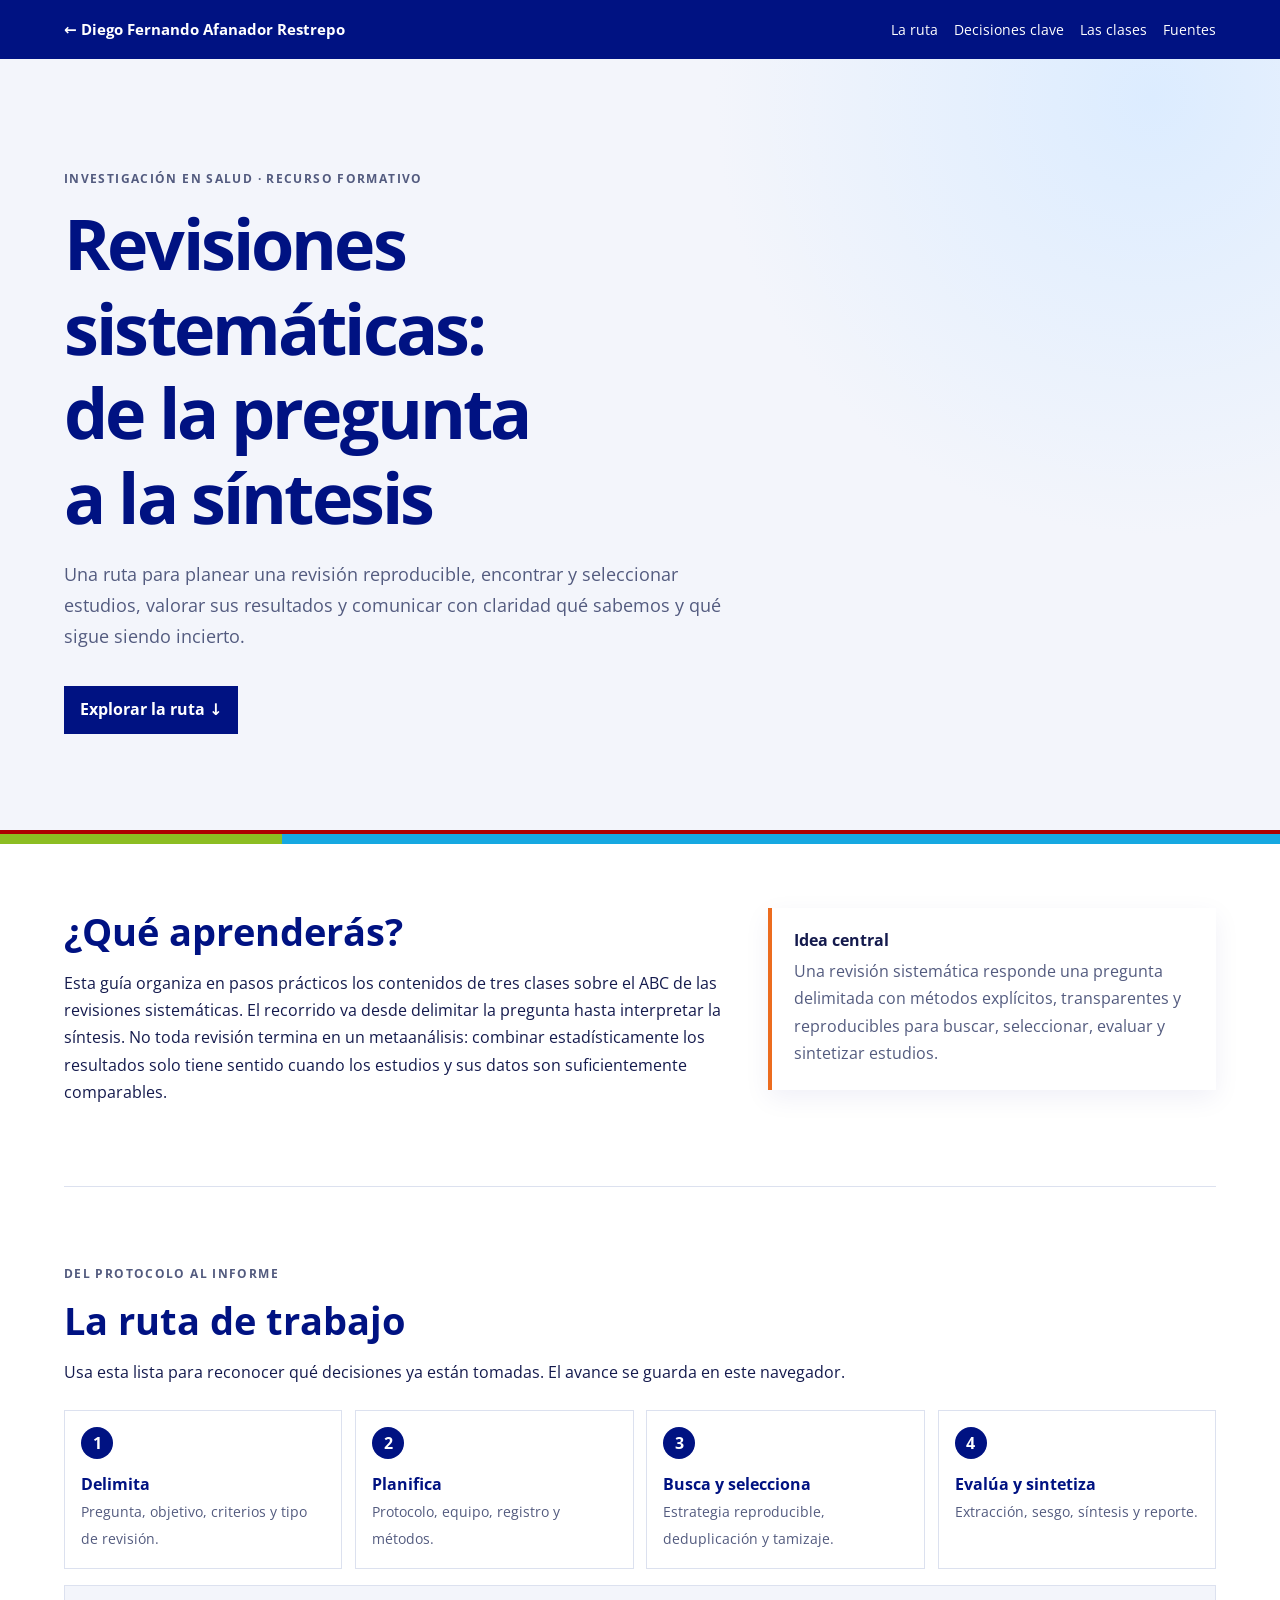
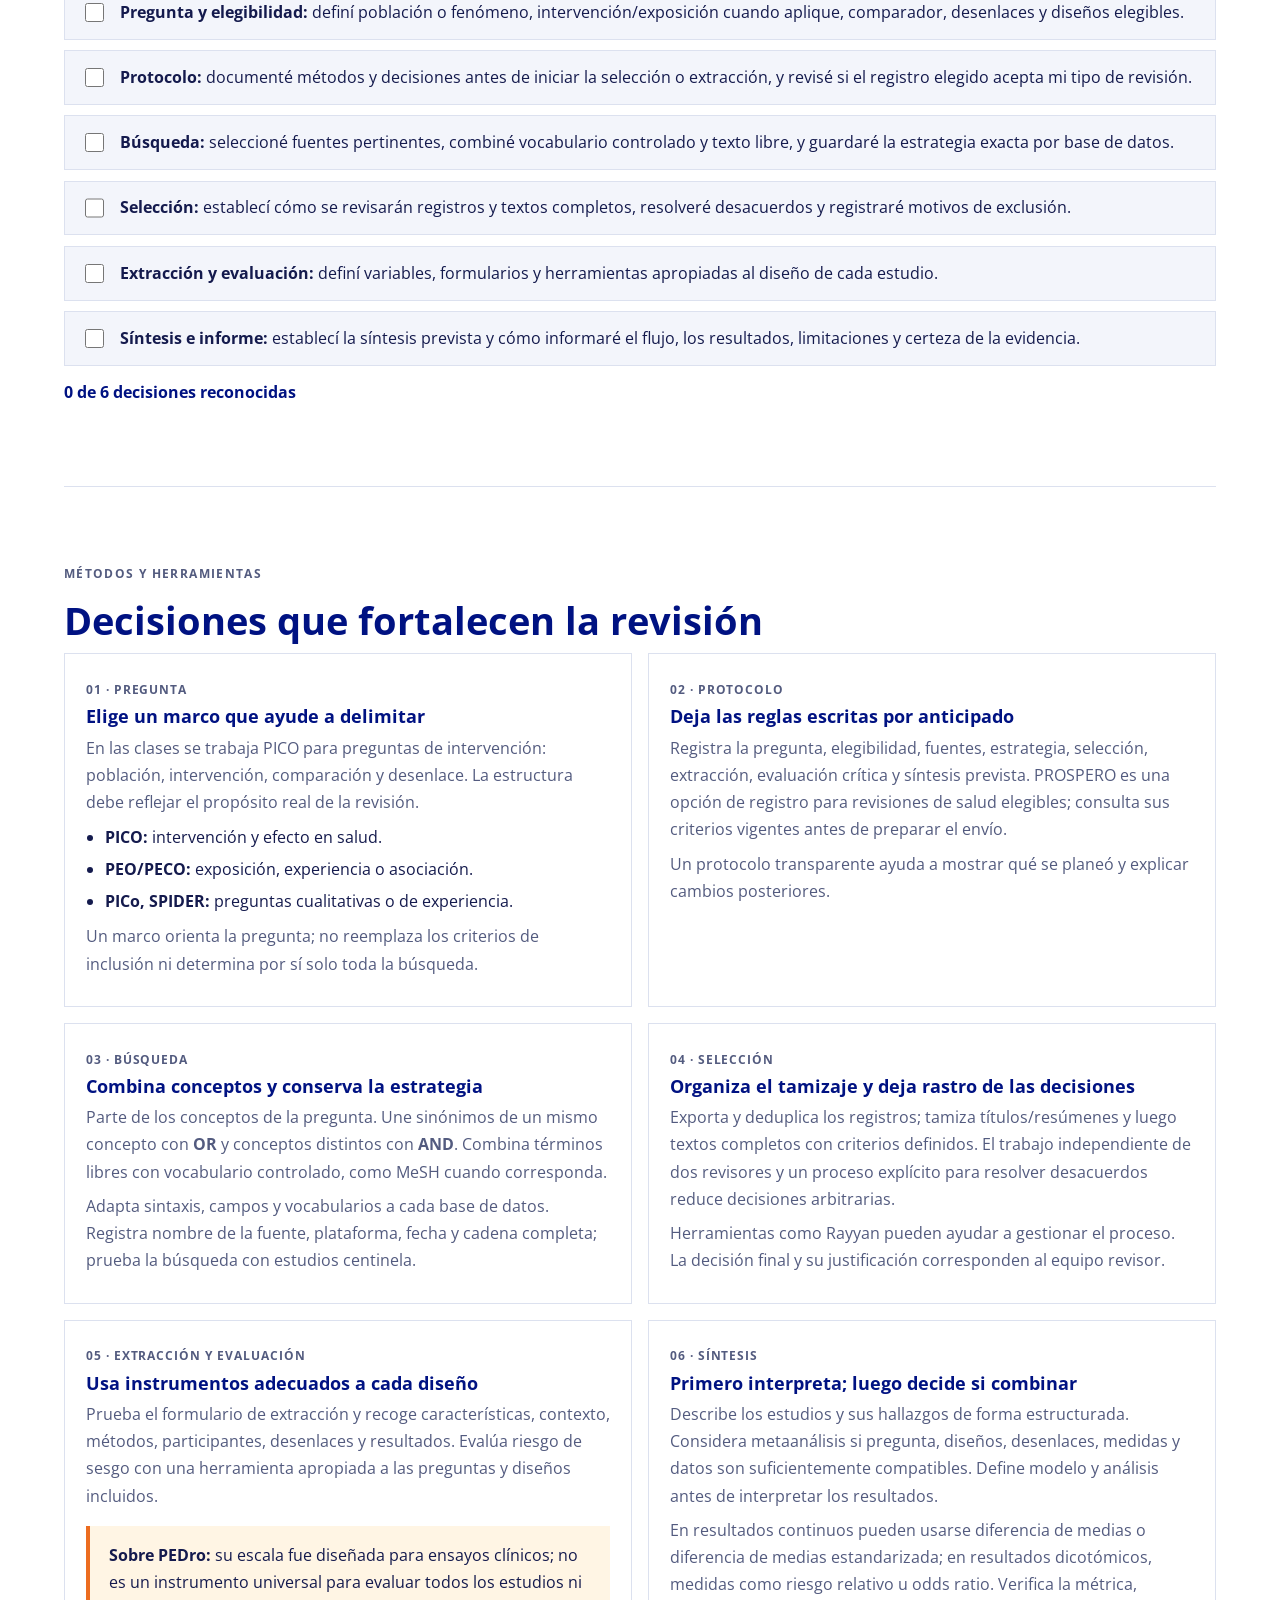
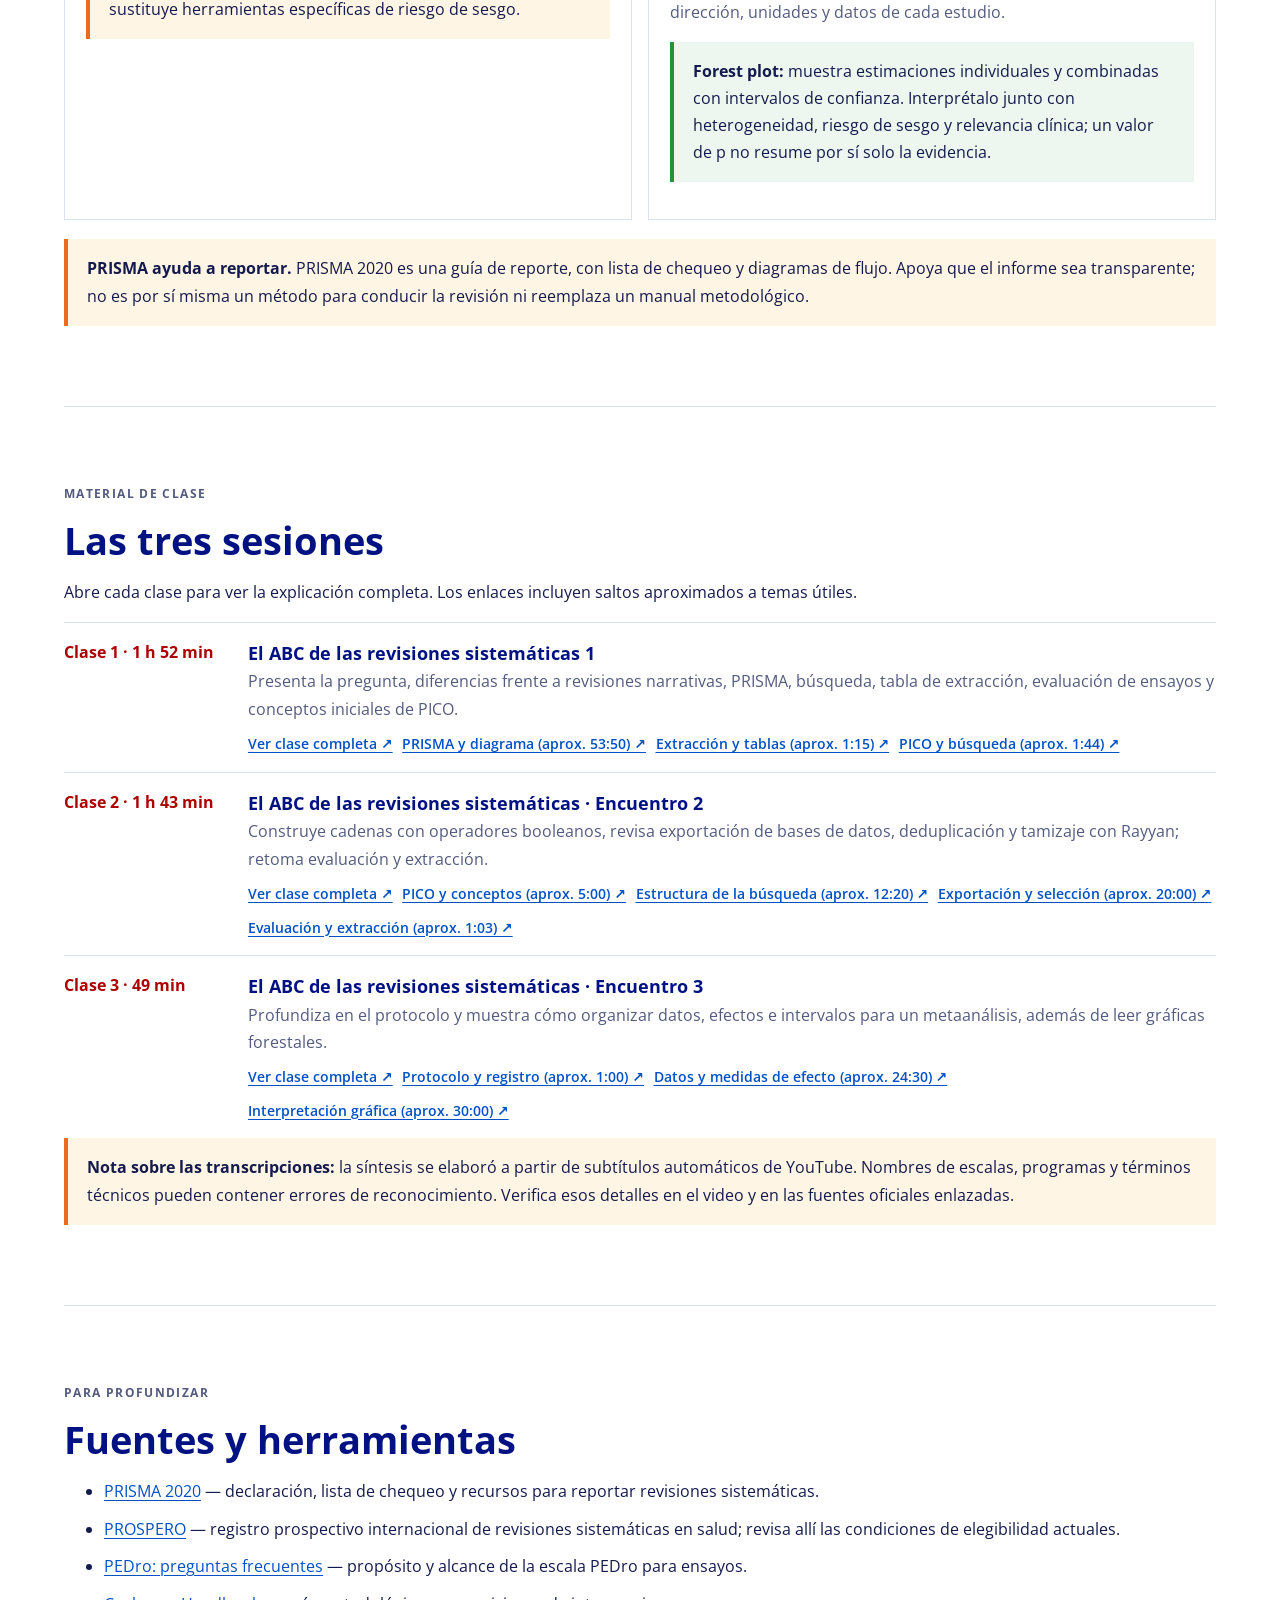
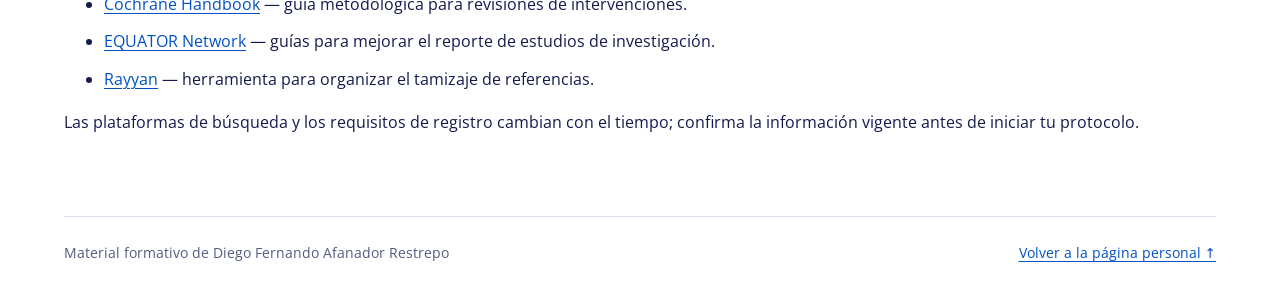
==== commit 6d4f55a4: "Add files via upload" ====
--- a/index.html
+++ b/index.html
@@ -1,490 +1,48 @@
-<!DOCTYPE html>
-<html lang="es">
-<head>
-<meta charset="utf-8">
-<meta name="viewport" content="width=device-width, initial-scale=1, viewport-fit=cover">
-<title>Diego Fernando Afanador Restrepo | Herramientas y recursos</title>
-<meta name="description" content="Página personal del Ft. Diego Fernando Afanador Restrepo, Profesor de Planta de la Universidad del Cauca. Herramientas y recursos para la formación y la investigación en salud.">
-<link rel="icon" href="favicon.svg" type="image/svg+xml">
-<!--
-  Página personal de recursos académicos.
-  Referentes de identidad visual: colores, Open Sans y sistema de señalética institucional.
-  Para editar contenidos modifique las listas TOOLS y REPO al final del archivo.
-  Los textos entre corchetes [ ] y los enlaces href="#" son espacios por completar.
--->
-<link rel="preconnect" href="https://fonts.googleapis.com">
-<link rel="preconnect" href="https://fonts.gstatic.com" crossorigin>
-<link rel="stylesheet" href="https://fonts.googleapis.com/css2?family=Open+Sans:ital,wght@0,300..800;1,400&display=swap">
-<style>
-/* Layout: lenguaje de señalética institucional. Hero con tótem de orientación, secciones con títulos "Negrita | Ligera",
-   placas azules como encabezados de grupo, banda inferior bicolor con colores complementarios.
-   Identidad institucional sobre fondo blanco, por decisión se mantiene un solo tema claro. */
-:root{
-  --azul:#001282;      /* Azul institucional R0 G18 B130 */
-  --rojo:#AD0000;      /* Rojo institucional R173 G0 B0 */
-  --bg:#FFFFFF;
-  --paper:#F3F5FB;
-  --ink:#141A4D;
-  --muted:#4F5780;
-  --line:#DCE1EF;
-  /* Complementarios del manual */
-  --c-purpura:#4C19AF; --c-real:#002A9E; --c-azul:#0051C6; --c-cian:#16A8E1; --c-turquesa:#04B2B5;
-  --c-verde:#249337; --c-lima:#8CBD22; --c-rojo:#E52724; --c-naranja:#EC6C1F; --c-amarillo:#F8AE15;
-  --ok:#1B6E2A; --ok-bg:#E3F2E6; --warn:#8A5300; --warn-bg:#FDF1DA; --soon:#002A9E; --soon-bg:#E8ECF8;
-  --f:"Open Sans",system-ui,-apple-system,"Segoe UI",Roboto,Arial,sans-serif;
-  --maxw:72rem;
-  color-scheme:light;
-}
-*{box-sizing:border-box}
-body{background:var(--bg);color:var(--ink);font-family:var(--f);font-size:1rem;line-height:1.65;margin:0}
-a{color:var(--c-azul);text-underline-offset:3px}
-a:focus-visible,button:focus-visible,input:focus-visible{outline:3px solid var(--c-cian);outline-offset:2px}
-.wrap{max-width:var(--maxw);margin:0 auto;padding-inline:clamp(16px,4vw,40px)}
-h1,h2,h3{margin:0;color:var(--azul);text-wrap:balance;line-height:1.1}
-p{margin:0;max-width:65ch}
-/* Título institucional "Negrita | Ligera" */
-.t{font-size:clamp(1.9rem,4.2vw,2.8rem);font-weight:300;letter-spacing:-.01em}
-.t b{font-weight:700}
-.t .bar{display:inline-block;width:2px;height:.9em;background:var(--azul);margin:0 .35em;vertical-align:-.08em}
-.lead-in{color:var(--muted);margin-top:.8rem;font-size:1.05rem}
-.label{font-size:.875rem;font-weight:700;letter-spacing:.1em;text-transform:uppercase;color:var(--muted)}
-
-/* Barra superior tipo placa */
-.top{position:sticky;top:env(safe-area-inset-top,0px);z-index:10;background:var(--azul);color:#fff}
-.top .wrap{display:flex;align-items:center;justify-content:space-between;gap:.6rem 1.2rem;padding-block:.7rem;flex-wrap:wrap}
-.plate{display:flex;align-items:center;gap:.8rem;color:#fff;text-decoration:none}
-.plate .rule{width:1.5px;align-self:stretch;background:rgba(255,255,255,.7)}
-.plate small{display:block;font-size:.7rem;opacity:.85;line-height:1.2}
-.plate strong{display:block;font-size:1rem;line-height:1.2}
-.top nav{display:flex;gap:1.1rem;flex-wrap:wrap}
-.top nav a{color:#fff;text-decoration:none;font-size:.85rem;font-weight:600;opacity:.9}
-.top nav a:hover{opacity:1;text-decoration:underline}
-
-/* Hero */
-.hero{position:relative;overflow:hidden}
-.dots{position:absolute;inset:0 0 auto auto;width:min(48rem,70vw);height:30rem;pointer-events:none;
-  background:radial-gradient(circle,rgba(0,18,130,.16) 1.4px,transparent 1.9px) 0 0/13px 13px;
-  -webkit-mask-image:radial-gradient(ellipse at top right,#000 10%,transparent 70%);mask-image:radial-gradient(ellipse at top right,#000 10%,transparent 70%)}
-.hero .wrap{position:relative;display:grid;grid-template-columns:minmax(0,1.35fr) minmax(0,.85fr);gap:clamp(1.8rem,5vw,4rem);align-items:center;padding-block:clamp(2.5rem,7vw,4.8rem)}
-.hero h1{font-size:clamp(2.6rem,6.5vw,4.6rem);font-weight:300;letter-spacing:-.02em;line-height:1.02}
-.hero h1 b{font-weight:800;display:block}
-.hero .lede{font-size:1.15rem;margin-top:1.3rem;color:var(--ink)}
-.byline{margin-top:1.4rem;display:flex;gap:.75rem;align-items:stretch;color:var(--muted);font-size:.92rem}
-.byline::before{content:"";width:3px;background:var(--rojo);flex:none}
-
-/* Tótem de orientación */
-.totem{background:var(--bg);border:1px solid var(--line);box-shadow:0 18px 40px -24px rgba(0,18,130,.45);padding:1.1rem 0 0;max-width:22rem;width:100%;justify-self:end}
-.totem .head{display:flex;gap:.8rem;align-items:center;padding:0 1.2rem .9rem}
-.totem .head .rule{width:1.5px;align-self:stretch;background:var(--azul)}
-.totem .head small{display:block;font-size:.72rem;color:var(--muted);line-height:1.2}
-.totem .head strong{display:block;color:var(--azul);font-size:1.05rem;line-height:1.2}
-.totem .red{height:3px;background:var(--rojo);margin:0 1.2rem .9rem}
-.totem a.sign{display:flex;justify-content:space-between;align-items:center;gap:1rem;background:var(--azul);color:#fff;text-decoration:none;padding:.95rem 1.2rem;font-weight:700;line-height:1.25;border-top:2px solid var(--bg)}
-.totem a.sign span small{display:block;font-weight:400;font-size:.78rem;opacity:.85}
-.totem a.sign .arr{font-size:1.5rem;line-height:1;transition:transform .2s}
-.totem a.sign:hover .arr{transform:translateY(3px)}
-.totem a.sign:hover{background:var(--c-real)}
-.totem .base{padding:.9rem 1.2rem;text-align:center;font-size:.75rem;color:var(--muted);border-top:2px solid var(--bg)}
-.totem .foot{height:4px;background:var(--rojo)}
-
-/* Principios */
-.principles{background:var(--paper)}
-.principles .wrap{display:grid;grid-template-columns:repeat(3,minmax(0,1fr));gap:1.5rem;padding-block:1.8rem}
-.principles div{display:flex;flex-direction:column;gap:.25rem;padding-left:1rem;border-left:4px solid var(--k)}
-.principles strong{color:var(--azul)}
-.principles span{color:var(--muted);font-size:.93rem}
-
-section.block{padding-block:clamp(3rem,7vw,4.8rem)}
-section.block + section.block{border-top:1px solid var(--line)}
-.sec-head{margin-bottom:2rem}
-
-/* Herramientas */
-.controls{display:flex;flex-wrap:wrap;gap:.5rem;align-items:center;margin-bottom:1.4rem}
-.chip{font:inherit;font-size:.85rem;font-weight:600;border:1.5px solid var(--azul);background:var(--bg);color:var(--azul);padding:.38rem .9rem;border-radius:999px;cursor:pointer}
-.chip[aria-pressed="true"]{background:var(--azul);color:#fff}
-.search{margin-left:auto;flex:1 1 14rem;max-width:20rem;font:inherit;font-size:.95rem;padding:.5rem .8rem;border:1.5px solid var(--line);border-radius:4px;background:var(--bg);color:var(--ink)}
-.grid{display:grid;grid-template-columns:repeat(2,minmax(0,1fr));gap:1.1rem}
-.tool{border:1px solid var(--line);background:var(--bg);display:flex;flex-direction:column;min-width:0;position:relative}
-.tool::before{content:"";height:6px;background:var(--k,var(--c-azul))}
-.tool .in{padding:1.25rem 1.35rem 1.3rem;display:flex;flex-direction:column;gap:.65rem;flex:1}
-.tool .meta{display:flex;justify-content:space-between;align-items:center;gap:.5rem;flex-wrap:wrap}
-.kind{font-size:.875rem;font-weight:700;letter-spacing:.1em;text-transform:uppercase;color:var(--muted)}
-.status{font-size:.75rem;font-weight:600;padding:.15rem .6rem;border-radius:999px}
-.status.disponible{color:var(--ok);background:var(--ok-bg)}
-.status.desarrollo{color:var(--warn);background:var(--warn-bg)}
-.status.proximamente{color:var(--soon);background:var(--soon-bg)}
-.tool h3{font-size:1.3rem;font-weight:700}
-.tool h3 small{display:block;font-size:.85rem;font-weight:400;color:var(--muted);margin-top:.2rem}
-.tool p{font-size:.95rem;color:var(--muted)}
-.tool .bottom{margin-top:auto;padding-top:.5rem;display:flex;justify-content:space-between;align-items:center;gap:.6rem;flex-wrap:wrap}
-.tags{display:flex;gap:.35rem;flex-wrap:wrap}
-.tags span{font-size:.875rem;font-weight:600;color:var(--azul);background:var(--soon-bg);padding:.12rem .5rem;border-radius:3px}
-.go{display:inline-flex;gap:.5rem;align-items:center;background:var(--azul);color:#fff;text-decoration:none;font-weight:700;font-size:.88rem;padding:.5rem .9rem}
-.go:hover{background:var(--c-real)}
-.go.off{background:var(--paper);color:var(--muted);font-weight:600}
-.empty{color:var(--muted);font-style:italic}
-
-/* Repositorio */
-.repo{display:grid;grid-template-columns:repeat(2,minmax(0,1fr));gap:1.4rem}
-.group{border:1px solid var(--line);min-width:0}
-.group .placa{display:flex;justify-content:space-between;align-items:center;gap:1rem;background:var(--azul);color:#fff;padding:.8rem 1.1rem;border-bottom:4px solid var(--k)}
-.group .placa h3{color:#fff;font-size:1rem;font-weight:700}
-.group .placa span{font-size:.78rem;opacity:.85;font-variant-numeric:tabular-nums}
-.group ul{list-style:none;margin:0;padding:0}
-.group li{display:grid;grid-template-columns:minmax(0,1fr) auto;gap:.2rem 1rem;padding:.8rem 1.1rem;border-top:1px solid var(--line)}
-.group li:first-child{border-top:0}
-.group li a,.group li .nolink{font-weight:700;text-decoration:none;color:var(--azul)}
-.group li a:hover{text-decoration:underline}
-.group li p{grid-column:1/-1;font-size:.88rem;color:var(--muted)}
-.src{font-size:.7rem;font-weight:700;letter-spacing:.06em;text-transform:uppercase;align-self:center;padding:.1rem .45rem;border-radius:3px}
-.src.ext{color:var(--muted);background:var(--paper)}
-.src.own{color:var(--ok);background:var(--ok-bg)}
-.src.pend{color:var(--warn);background:var(--warn-bg)}
-.gh{margin-top:1.6rem;display:flex;flex-wrap:wrap;justify-content:space-between;align-items:center;gap:1rem;background:var(--paper);padding:1.2rem 1.4rem;border-left:4px solid var(--rojo)}
-.gh p{color:var(--ink)}
-
-/* Investigación */
-.research{display:grid;grid-template-columns:minmax(0,1.2fr) minmax(0,1fr);gap:2.5rem 3.5rem}
-.lines{list-style:none;padding:0;margin:0}
-.lines li{display:grid;grid-template-columns:.6rem minmax(0,1fr);gap:1rem;padding-block:1rem;border-bottom:1px solid var(--line)}
-.lines li:first-child{border-top:1px solid var(--line)}
-.lines li::before{content:"";width:.6rem;height:.6rem;margin-top:.45rem;background:var(--k)}
-.lines strong{display:block;color:var(--azul);font-size:1.05rem}
-.lines span{color:var(--muted);font-size:.93rem}
-.side h3{font-size:1.05rem;font-weight:700;margin-bottom:.5rem}
-.side ul{margin:0 0 1.5rem;padding-left:1.1rem;font-size:.95rem}
-.side li{margin-bottom:.4rem}
-.join{background:var(--azul);color:#fff;padding:1.2rem 1.3rem;margin-bottom:1.4rem}
-.join h3{color:#fff;margin-bottom:.4rem}
-.join p{font-size:.93rem;opacity:.92}
-.profiles{display:flex;flex-wrap:wrap;gap:.5rem}
-.profiles a{font-size:.82rem;font-weight:600;border:1.5px solid var(--line);padding:.35rem .75rem;text-decoration:none;color:var(--azul)}
-.profiles a:hover{border-color:var(--azul)}
-
-/* Recomendaciones publicadas mediante GitHub */
-.recommendations{display:grid;grid-template-columns:repeat(2,minmax(0,1fr));gap:1rem}
-.recommendation{border:1px solid var(--line);padding:1.1rem 1.25rem;background:#fff;border-top:5px solid var(--c-cian)}
-.recommendation h3{font-size:1.15rem;margin:.25rem 0 .5rem}
-.recommendation p{font-size:.93rem;color:var(--muted);white-space:pre-wrap}
-.recommendation .rec-meta{font-size:.78rem;color:var(--muted);font-weight:700}
-.recommendation .go{margin-top:.8rem}
-
-/* Contacto */
-.contact{display:grid;grid-template-columns:minmax(0,1fr) minmax(0,1fr);gap:2rem 3rem;align-items:start}
-.mailrow{display:flex;flex-wrap:wrap;gap:.8rem;align-items:center;margin-top:1rem}
-.mail{font-size:clamp(1.05rem,2.6vw,1.35rem);font-weight:600;color:var(--azul);user-select:all;word-break:break-all}
-.copy{font:inherit;font-size:.85rem;font-weight:700;border:0;background:var(--rojo);color:#fff;padding:.5rem .95rem;cursor:pointer}
-.about{font-size:.95rem;color:var(--muted)}
-.about strong{color:var(--ink)}
-.about-block{display:grid;grid-template-columns:minmax(90px,150px) minmax(0,1fr);gap:1rem;align-items:center}
-.mascot{display:block;width:100%;max-height:190px;object-fit:contain;object-position:center bottom}
-
-footer{margin-top:1rem}
-footer .txt{padding-block:1.2rem;display:flex;justify-content:space-between;gap:.6rem;flex-wrap:wrap;font-size:.8rem;color:var(--muted)}
-footer .band{display:grid;grid-template-columns:22% 1fr;height:14px}
-footer .band i:first-child{background:var(--c-lima)}
-footer .band i:last-child{background:var(--c-cian)}
-
-@media (max-width:820px){
-  .hero .wrap,.research,.contact{grid-template-columns:1fr}
-  .totem{justify-self:start;max-width:none}
-  .grid,.repo{grid-template-columns:1fr}
-  .recommendations{grid-template-columns:1fr}
-  .principles .wrap{grid-template-columns:1fr;gap:1rem}
-  .search{margin-left:0;max-width:none}
-  .top nav{display:none}
-}
-html{scroll-behavior:smooth}
-@media (prefers-reduced-motion:reduce){html{scroll-behavior:auto}.totem a.sign .arr{transition:none}}
-section[id]{scroll-margin-top:4.2rem}
-
-.skip{position:absolute;top:-100px;left:1rem;z-index:100;background:white;color:var(--azul);padding:1rem}
-.skip:focus{top:1rem}
-.profiles span{font-size:.875rem;color:var(--muted)}
-.byline strong{color:var(--azul)}
-.search:focus-visible{outline:3px solid var(--azul)}
-@media(prefers-reduced-motion:reduce){*{scroll-behavior:auto!important;transition:none!important}}
-</style>
-</head>
-<body>
-<a class="skip" href="#herramientas">Ir a las herramientas</a>
-
-<header class="top">
-  <div class="wrap">
-    <a class="plate" href="#inicio">
-      <span class="rule" aria-hidden="true"></span>
-      <span><small>Página personal</small><strong>Diego Fernando Afanador Restrepo</strong></span>
-    </a>
-    <nav aria-label="Secciones">
-      <a href="#herramientas">Herramientas</a>
-      <a href="#mi-recomendacion">Mi recomendación</a>
-      <a href="#repositorio">Repositorio</a>
-      <a href="#investigacion">Investigación</a>
-      <a href="#contacto">Contacto</a>
-    </nav>
-  </div>
-</header>
-
-<main id="inicio">
-  <section class="hero">
-    <div class="dots" aria-hidden="true"></div>
-    <div class="wrap">
-      <div>
-        <p class="label">Docencia · Investigación · Fisioterapia</p>
-        <h1 style="margin-top:.8rem">Herramientas para <b>aprender e investigar</b></h1>
-        <p class="lede">Un espacio para reunir las aplicaciones, cursos y materiales que he construido o seleccionado con el propósito de acompañar a los estudiantes del programa en su formación clínica e investigativa.</p>
-        <p class="byline"><span><strong>Ft. Diego Fernando Afanador Restrepo</strong><br>Profesor de Planta de la Universidad del Cauca</span></p>
-      </div>
-      <nav class="totem" aria-label="Orientación">
-        <div class="head">
-          <span class="rule" aria-hidden="true"></span>
-          <span><small>Programa de</small><strong>Fisioterapia</strong></span>
-        </div>
-        <div class="red" aria-hidden="true"></div>
-        <a class="sign" href="#herramientas"><span>Herramientas<small>Aplicaciones, plataformas y cursos</small></span><span class="arr" aria-hidden="true">↓</span></a>
-        <a class="sign" href="#repositorio"><span>Repositorio<small>Guías, bases de datos y software</small></span><span class="arr" aria-hidden="true">↓</span></a>
-        <a class="sign" href="#investigacion"><span>Investigación<small>Líneas, proyectos y semillero</small></span><span class="arr" aria-hidden="true">↓</span></a>
-        <div class="base">Popayán · Cauca</div>
-        <div class="foot" aria-hidden="true"></div>
-      </nav>
-    </div>
-  </section>
-
-  <div class="principles">
-    <div class="wrap">
-      <div style="--k:var(--c-cian)"><strong>Acceso abierto</strong><span>Todos los recursos son gratuitos y pueden consultarse sin registro.</span></div>
-      <div style="--k:var(--c-verde)"><strong>Basado en evidencia</strong><span>Los contenidos se sustentan en literatura científica y guías de práctica clínica.</span></div>
-      <div style="--k:var(--c-naranja)"><strong>Uso responsable de la IA</strong><span>La inteligencia artificial apoya el razonamiento del estudiante y no lo reemplaza.</span></div>
-    </div>
-  </div>
-
-  <section class="block" id="herramientas">
-    <div class="wrap">
-      <div class="sec-head">
-        <h2 class="t"><b>Herramientas</b><span class="bar" aria-hidden="true"></span>creadas</h2>
-        <p class="lead-in">Aplicaciones y materiales que desarrollo para apoyar la formación y la investigación en salud. Cada recurso indica su estado y el público al que se dirige.</p>
-      </div>
-      <div class="controls">
-        <button class="chip" type="button" id="f-todas" data-filter="todas" aria-pressed="true">Todas</button>
-        <button class="chip" type="button" id="f-estudiantes" data-filter="estudiantes" aria-pressed="false">Estudiantes</button>
-        <button class="chip" type="button" id="f-investigacion" data-filter="investigacion" aria-pressed="false">Investigación</button>
-        <button class="chip" type="button" id="f-curriculo" data-filter="curriculo" aria-pressed="false">Currículo y evaluación</button>
-        <label for="q" style="position:absolute;left:-9999px">Buscar herramienta</label>
-        <input id="q" class="search" type="search" placeholder="Buscar por nombre o tema">
-      </div>
-      <p id="results" role="status" class="label" style="margin-bottom:1rem"></p><div class="grid" id="tools"></div>
-<noscript>Activa JavaScript para consultar el catálogo interactivo de herramientas y recursos.</noscript>
-    </div>
-  </section>
-
-  <section class="block" id="mi-recomendacion">
-    <div class="wrap">
-      <div class="sec-head">
-        <h2 class="t"><b>Mi</b><span class="bar" aria-hidden="true"></span>recomendación</h2>
-        <p class="lead-in">Lecturas, recursos y publicaciones que recomiendo para seguir aprendiendo. Actualizaré este espacio cuando comparta una nueva recomendación.</p>
-      </div>
-      <div id="recommendations" class="recommendations" aria-live="polite"><p class="empty">Cargando recomendaciones…</p></div>
-      <p style="margin-top:1rem"><a class="go" href="./recomendaciones/admin.html">Publicar una recomendación ↗</a></p>
-    </div>
-  </section>
-
-  <section class="block" id="repositorio">
-    <div class="wrap">
-      <div class="sec-head">
-        <h2 class="t"><b>Repositorio</b><span class="bar" aria-hidden="true"></span>de recursos</h2>
-        <p class="lead-in">Selección de guías, bases de datos y programas de libre acceso que recomiendo para el trabajo académico, junto con los materiales propios del curso.</p>
-      </div>
-      <div class="repo" id="repo"></div>
-      <div class="gh">
-        <p><strong>Código abierto.</strong> Las herramientas se publican en GitHub para que puedan consultarse, reutilizarse y mejorarse.</p>
-        <a class="go" href="https://github.com/afanador807-bit" target="_blank" rel="noopener">Ver repositorio en GitHub ↗</a>
-      </div>
-    </div>
-  </section>
-
-  <section class="block" id="investigacion">
-    <div class="wrap">
-      <div class="sec-head">
-        <h2 class="t"><b>Investigación</b><span class="bar" aria-hidden="true"></span>y semillero</h2>
-        <p class="lead-in">El trabajo del grupo se centra en el ejercicio como determinante de la salud cerebral y funcional a lo largo del curso de vida.</p>
-      </div>
-      <div class="research">
-        <ul class="lines">
-          <li style="--k:var(--c-purpura)"><div><strong>Salud cerebral y deterioro cognitivo leve</strong><span>Efectos del ejercicio sobre la función cognitiva en personas mayores.</span></div></li>
-          <li style="--k:var(--c-azul)"><div><strong>Entrenamiento funcional de alta intensidad</strong><span>Relación dosis respuesta y seguridad del HIFT en población mayor.</span></div></li>
-          <li style="--k:var(--c-verde)"><div><strong>Prescripción del ejercicio en el adulto mayor</strong><span>Individualización de la carga en presencia de enfermedades crónicas.</span></div></li>
-          <li style="--k:var(--c-naranja)"><div><strong>Educación en salud mediada por tecnología</strong><span>Tutores de inteligencia artificial y lectura crítica en educación superior.</span></div></li>
-        </ul>
-        <div class="side">
-          <div class="join">
-            <h3>Participe en investigación</h3>
-            <p>Los estudiantes interesados en el semillero o en desarrollar su trabajo de grado en estas líneas pueden escribir al correo de contacto indicando su semestre y tema de interés.</p>
-          </div>
-          <h3>Proyectos en curso</h3>
-          <ul>
-            <li>Intensidad del ejercicio y cognición en adultos mayores. Convocatoria Desarrollo Interno 2026.</li>
-            <li>FisioTIPS, plataforma de educación en fisioterapia musculoesquelética con tutores de IA. Convocatoria VRI 003 de 2026.</li>
-          </ul>
-          <h3>Perfiles académicos</h3>
-          <div class="profiles">
-            <!-- Reemplace href="#" por las URL de cada perfil -->
-            <span>ORCID · Por incorporar</span>
-            <span>Google Scholar · Por incorporar</span>
-            <span>CvLAC · Por incorporar</span>
-            <span>GrupLAC · Por incorporar</span>
-          </div>
-        </div>
-      </div>
-    </div>
-  </section>
-
-  <section class="block" id="contacto">
-    <div class="wrap contact">
-      <div>
-        <h2 class="t"><b>Contacto</b><span class="bar" aria-hidden="true"></span>y sugerencias</h2>
-        <p class="lead-in">Si tiene una idea para una nueva herramienta, encontró un error o quiere proponer un recurso para el repositorio, escríbame.</p>
-        <div class="mailrow">
-          <span class="mail" id="mail">diegofre@unicauca.edu.co</span>
-          <button class="copy" type="button" id="copy">Copiar correo</button>
-        </div>
-      </div>
-      <div class="about-block"><img class="mascot" src="assets/mascota-totodile.png" alt="Totodile, mascota de esta página personal" width="800" height="739"><p class="about"><strong>Ft. Diego Fernando Afanador Restrepo.</strong> Profesor de Planta de la Universidad del Cauca. Este es mi espacio personal para compartir herramientas y recursos de docencia e investigación.</p></div>
-    </div>
-  </section>
-</main>
-
-<footer>
-  <div class="wrap txt">
-    <span>Página personal de Diego Fernando Afanador Restrepo</span>
-    <span>Iniciativa personal · Los recursos externos conservan sus propias licencias</span>
-  </div>
-  <div class="band" aria-hidden="true"><i></i><i></i></div>
-</footer>
-
-<script>
-/* ===== HERRAMIENTAS =====
-   status: "disponible" | "desarrollo" | "proximamente"
-   audience: "estudiantes", "investigacion", "curriculo"
-   color: uno de los complementarios del manual (franja superior de la tarjeta)
-   url: enlace público; deje "" si aún no se publica */
-const TOOLS = [
-  { name:"Ruta de revisiones sistemáticas", sub:"De la pregunta a la síntesis de evidencia", kind:"Guía interactiva", status:"disponible",
-    audience:["estudiantes","investigacion"], color:"--c-naranja",
-    desc:"Material formativo basado en tres clases: formula la pregunta, construye la búsqueda, selecciona estudios y decide cómo sintetizar los resultados.", url:"./revisiones/" },
-  { name:"Brújula de investigación en salud", sub:"Preguntas y decisiones metodológicas", kind:"Herramienta educativa", status:"disponible",
-    audience:["estudiantes","investigacion"], color:"--c-purpura",
-    desc:"Recorrido guiado para formular tu pregunta y llegar a una metodología puntual: cualitativa, cuantitativa o revisión de literatura.", url:"./brujula/" },
-  { name:"CORA", sub:"Calificación Objetiva de Resultados de Aprendizaje", kind:"Herramienta web", status:"disponible",
-    audience:["estudiantes","curriculo"], color:"--c-azul",
-    desc:"Permite explorar el diseño curricular del programa, seleccionar una asignatura para ver todas sus relaciones y hacer seguimiento a los resultados de aprendizaje.",
-    url:"https://afanador807-bit.github.io/cora/" },
-  { name:"FisioTIPS", sub:"Tutores de IA para fisioterapia musculoesquelética", kind:"Plataforma", status:"disponible",
-    audience:["estudiantes"], color:"--c-turquesa",
-    desc:"Espacio de consulta de guías de práctica clínica y formación en fisioterapia musculoesquelética.",
-    url:"https://fisiotips.vercel.app/" },
-  { name:"El ABC de las Revisiones Sistemáticas", sub:"Curso corto avalado por el CECAV", kind:"Curso", status:"proximamente",
-    audience:["investigacion","estudiantes"], color:"--c-naranja",
-    desc:"Curso presencial y gratuito de 16 horas sobre la formulación, búsqueda, selección y síntesis de evidencia. Se realizará el 4 y 5 de diciembre de 2026 en Popayán.",
-    url:"" },
-  { name:"Banco de rúbricas analíticas", sub:"Evaluación de resultados de aprendizaje", kind:"Material de evaluación", status:"desarrollo",
-    audience:["curriculo","estudiantes"], color:"--c-verde",
-    desc:"Rúbricas con criterios y niveles de desempeño explícitos que el estudiante puede consultar antes de cada evaluación para conocer qué se espera de su trabajo.",
-    url:"" }
-];
-
-/* ===== REPOSITORIO =====
-   src: "ext" (recurso externo), "own" (material propio publicado), "pend" (material propio por cargar) */
-const REPO = [
-  { area:"Mis publicaciones", color:"--c-purpura", items:[
-    { name:"Biblioteca de publicaciones", desc:"Consulta artículos, libros y capítulos; busca por título, autor, revista o tema y filtra por tipo o estado editorial.", url:"./publicaciones/", src:"own" }
-  ]},
-  { area:"Investigación y revisiones", color:"--c-naranja", items:[
-    { name:"Ruta de revisiones sistemáticas", desc:"Guía de aprendizaje basada en tres clases: pregunta, búsqueda, selección y síntesis.", url:"./revisiones/", src:"own" },
-    { name:"PRISMA 2020", desc:"Declaración y lista de chequeo para reportar revisiones sistemáticas.", url:"https://www.prisma-statement.org/", src:"ext" },
-    { name:"EQUATOR Network", desc:"Guías de reporte organizadas según el diseño del estudio.", url:"https://www.equator-network.org/", src:"ext" },
-    { name:"Cochrane Handbook", desc:"Manual de referencia para revisiones sistemáticas de intervenciones.", url:"https://training.cochrane.org/handbook", src:"ext" },
-    { name:"GRADE Handbook", desc:"Valoración de la certeza de la evidencia y fuerza de las recomendaciones.", url:"https://gdt.gradepro.org/app/handbook/handbook.html", src:"ext" }
-  ]},
-  { area:"Práctica clínica", color:"--c-turquesa", items:[
-    { name:"PEDro", desc:"Base de datos de evidencia en fisioterapia y escala de calidad metodológica.", url:"https://pedro.org.au/", src:"ext" },
-    { name:"Rehabilitation Measures Database", desc:"Propiedades psicométricas de instrumentos de evaluación en rehabilitación.", url:"https://www.sralab.org/rehabilitation-measures", src:"ext" },
-    { name:"CIF, Organización Mundial de la Salud", desc:"Clasificación Internacional del Funcionamiento, de la Discapacidad y de la Salud.", url:"https://www.who.int/standards/classifications/international-classification-of-functioning-disability-and-health", src:"ext" },
-    { name:"Physiopedia", desc:"Enciclopedia colaborativa de fisioterapia con revisión por pares.", url:"https://www.physio-pedia.com/", src:"ext" }
-  ]},
-  { area:"Análisis y gestión de información", color:"--c-purpura", items:[
-    { name:"jamovi", desc:"Programa estadístico libre con interfaz gráfica, adecuado para iniciar en el análisis de datos.", url:"https://www.jamovi.org/", src:"ext" },
-    { name:"Zotero", desc:"Gestor bibliográfico libre para organizar referencias y citar.", url:"https://www.zotero.org/", src:"ext" },
-    { name:"Rayyan", desc:"Tamizaje colaborativo de estudios para revisiones sistemáticas.", url:"https://www.rayyan.ai/", src:"ext" },
-    { name:"ASReview", desc:"Tamizaje asistido por aprendizaje activo, de código abierto.", url:"https://asreview.nl/", src:"ext" }
-  ]},
-];
-
-const LABELS = {disponible:"Disponible",desarrollo:"En desarrollo",proximamente:"Próximamente"};
-const AUD = {estudiantes:"Estudiantes",investigacion:"Investigación",curriculo:"Currículo"};
-const SRC = {ext:"Externo",own:"Propio",pend:"Por cargar"};
-let filter = "todas", query = "";
-const esc = s => s.replace(/[&<>"]/g,c=>({"&":"&amp;","<":"&lt;",">":"&gt;",'"':"&quot;"}[c]));
-const norm = s => s.normalize("NFD").replace(/[̀-ͯ]/g,"").toLowerCase();
-
-function renderTools(){
-  const q = norm(query.trim());
-  const list = TOOLS.filter(t => (filter==="todas" || t.audience.includes(filter)) && (!q || norm([t.name,t.sub,t.desc,t.kind].join(" ")).includes(q)));
-  document.getElementById("results").textContent = `${list.length} herramientas`;
-  document.getElementById("tools").innerHTML = list.length ? list.map(t => `
-    <article class="tool" style="--k:var(${t.color})">
-      <div class="in">
-        <div class="meta"><span class="kind">${esc(t.kind)}</span><span class="status ${t.status}">${LABELS[t.status]}</span></div>
-        <h3>${esc(t.name)}<small>${esc(t.sub)}</small></h3>
-        <p>${esc(t.desc)}</p>
-        <div class="bottom">
-          <div class="tags">${t.audience.map(a=>`<span>${AUD[a]}</span>`).join("")}</div>
-          ${t.url ? `<a class="go" href="${esc(t.url)}" target="_blank" rel="noopener">Abrir ↗</a>` : `<span class="go off">${t.status==="proximamente" ? "Inscripciones pronto" : "Enlace pronto"}</span>`}
-        </div>
-      </div>
-    </article>`).join("") : `<p class="empty">No hay herramientas que coincidan con la búsqueda.</p>`;
-}
-function renderRepo(){
-  document.getElementById("repo").innerHTML = REPO.map(g => `
-    <div class="group">
-      <div class="placa" style="--k:var(${g.color})"><h3>${esc(g.area)}</h3><span>${g.items.length} recursos</span></div>
-      <ul>${g.items.map(i => `
-        <li>${i.url ? `<a href="${esc(i.url)}" target="_blank" rel="noopener">${esc(i.name)} ↗</a>` : `<span class="nolink">${esc(i.name)}</span>`}
-          <span class="src ${i.src}">${SRC[i.src]}</span>
-          <p>${esc(i.desc)}</p></li>`).join("")}
-      </ul>
-    </div>`).join("");
-}
-document.querySelectorAll(".chip").forEach(b => b.addEventListener("click", () => {
-  filter = b.dataset.filter;
-  document.querySelectorAll(".chip").forEach(x => x.setAttribute("aria-pressed", x===b ? "true" : "false"));
-  renderTools();
-}));
-document.getElementById("q").addEventListener("input", e => { query = e.target.value; renderTools(); });
-renderTools(); renderRepo();
-
-async function renderRecommendations(){
-  const box=document.getElementById("recommendations");
-  try{
-    const response=await fetch(`./recomendaciones.json?v=${Date.now()}`,{cache:"no-store"});
-    if(!response.ok) throw new Error("feed unavailable");
-    const items=await response.json();
-    if(!Array.isArray(items)||!items.length){box.innerHTML='<p class="empty">Aún no hay recomendaciones publicadas.</p>';return;}
-    const escRec=s=>String(s||"").replace(/[&<>\"]/g,c=>({"&":"&amp;","<":"&lt;",">":"&gt;",'"':"&quot;"}[c]));
-    box.innerHTML=items.slice().sort((a,b)=>(b.date||"").localeCompare(a.date||"")).map(item=>{
-      const url=/^https:\/\//i.test(item.url||"")?item.url:"";
-      const date=item.date?new Date(`${item.date}T12:00:00`).toLocaleDateString("es-CO",{year:"numeric",month:"long",day:"numeric"}):"";
-      return `<article class="recommendation"><span class="rec-meta">${escRec(item.category||"Recomendación")}${date?` · ${escRec(date)}`:""}</span><h3>${escRec(item.title)}</h3><p>${escRec(item.description)}</p>${url?`<a class="go" href="${escRec(url)}" target="_blank" rel="noopener noreferrer">Consultar recurso ↗</a>`:""}</article>`;
-    }).join("");
-  }catch{box.innerHTML='<p class="empty">No se pudo cargar el archivo de recomendaciones. Revisa la configuración inicial en el administrador.</p>';}
-}
-renderRecommendations();
-
-document.getElementById("copy").addEventListener("click", async e => {
-  const btn = e.currentTarget, el = document.getElementById("mail");
-  try { await navigator.clipboard.writeText(el.textContent); btn.textContent = "Correo copiado"; }
-  catch { const r = document.createRange(); r.selectNodeContents(el); const s = getSelection(); s.removeAllRanges(); s.addRange(r); btn.textContent = "Seleccionado, use Ctrl+C"; }
-  setTimeout(() => btn.textContent = "Copiar correo", 2200);
-});
-</script>
-</body>
-</html>
+<!doctype html>
+<html lang="es">
+<head>
+<meta charset="utf-8"><meta name="viewport" content="width=device-width,initial-scale=1">
+<meta name="description" content="Ruta de aprendizaje para planear, realizar e informar una revisión sistemática en ciencias de la salud.">
+<title>Revisiones sistemáticas | Diego Fernando Afanador Restrepo</title>
+<link rel="preconnect" href="https://fonts.googleapis.com"><link rel="preconnect" href="https://fonts.gstatic.com" crossorigin>
+<link href="https://fonts.googleapis.com/css2?family=Open+Sans:wght@400;500;600;700;800&display=swap" rel="stylesheet">
+<style>
+:root{--blue:#001282;--red:#ad0000;--ink:#141a4d;--muted:#535b7f;--paper:#f3f5fb;--line:#dce1ef;--cyan:#16a8e1;--green:#249337;--orange:#ec6c1f;--purple:#4c19af;--max:72rem}*{box-sizing:border-box}html{scroll-behavior:smooth}body{margin:0;color:var(--ink);font:16px/1.7 'Open Sans',system-ui,sans-serif}a{color:#0051c6;text-underline-offset:3px}a:focus-visible,button:focus-visible{outline:3px solid var(--cyan);outline-offset:3px}.wrap{width:min(var(--max),100% - 2rem);margin:auto}.top{background:var(--blue);color:white}.top .wrap{display:flex;justify-content:space-between;gap:1rem;align-items:center;padding:1rem 0}.top a{color:white;text-decoration:none}.top strong{font-size:.95rem}.top nav{display:flex;gap:1rem;flex-wrap:wrap;font-size:.88rem}.hero{background:radial-gradient(circle at 90% 5%,#dcecff,transparent 32%),var(--paper);padding:clamp(3rem,8vw,6rem) 0;border-bottom:4px solid var(--red)}.eyebrow{font-size:.78rem;letter-spacing:.11em;text-transform:uppercase;font-weight:700;color:var(--muted)}h1,h2,h3{color:var(--blue);line-height:1.2;text-wrap:balance}h1{font-size:clamp(2.3rem,6vw,4.4rem);max-width:16ch;margin:.5rem 0 1rem;letter-spacing:-.04em}h2{font-size:clamp(1.6rem,4vw,2.4rem);margin:0 0 .65rem}h3{font-size:1.15rem;margin:.2rem 0}.lead{font-size:1.15rem;max-width:66ch;color:var(--muted)}.btn{display:inline-flex;align-items:center;background:var(--blue);color:#fff;text-decoration:none;padding:.65rem 1rem;font-weight:700;margin-top:1rem}.btn:hover{background:#002a9e}.band{display:grid;grid-template-columns:22% 1fr;height:10px}.band i:first-child{background:#8cbd22}.band i:last-child{background:#16a8e1}main section{padding:clamp(2.5rem,6vw,4rem) 0;border-bottom:1px solid var(--line)}.intro{display:grid;grid-template-columns:1.5fr 1fr;gap:2rem;align-items:start}.note{padding:1.2rem 1.4rem;background:#fff;border-left:4px solid var(--orange);box-shadow:0 8px 25px #00128210}.note p{margin:.25rem 0;color:var(--muted)}.route{display:grid;grid-template-columns:repeat(4,1fr);gap:.8rem;margin-top:1.5rem}.step{border:1px solid var(--line);padding:1rem;background:#fff;position:relative}.step b{display:grid;place-items:center;width:2rem;height:2rem;color:white;background:var(--blue);border-radius:50%;margin-bottom:.7rem}.step strong{display:block;color:var(--blue)}.step span{font-size:.9rem;color:var(--muted)}.two{display:grid;grid-template-columns:1fr 1fr;gap:1rem}.card{border:1px solid var(--line);padding:1.3rem;background:#fff}.card p{margin:.45rem 0;color:var(--muted)}.card ul{padding-left:1.2rem;margin:.5rem 0}.card li{margin:.3rem 0}.tag{font-size:.75rem;font-weight:700;letter-spacing:.08em;text-transform:uppercase;color:var(--muted)}.warn{background:#fff5e4;border-left:4px solid #ec6c1f;padding:1rem 1.2rem;margin:1rem 0}.good{background:#edf7ef;border-left:4px solid var(--green);padding:1rem 1.2rem;margin:1rem 0}.checklist{display:grid;gap:.65rem;margin-top:1rem}.check{display:flex;gap:.8rem;align-items:flex-start;padding:.8rem 1rem;background:var(--paper);border:1px solid var(--line)}.check input{width:1.2rem;height:1.2rem;margin-top:.25rem;accent-color:var(--blue)}.meter{font-weight:700;color:var(--blue);margin-top:.8rem}.timeline{display:grid;gap:1rem}.session{display:grid;grid-template-columns:10rem 1fr;gap:1.5rem;border-top:1px solid var(--line);padding-top:1rem}.session time{color:var(--red);font-weight:700}.session h3{margin:.15rem 0}.session p{color:var(--muted);margin:.3rem 0}.links{display:flex;gap:.6rem;flex-wrap:wrap;margin-top:.6rem}.links a{font-size:.87rem;font-weight:600}.sources li{margin:.65rem 0}footer{padding:1.5rem 0;color:var(--muted);font-size:.85rem}footer .wrap{display:flex;justify-content:space-between;gap:1rem;flex-wrap:wrap}.skip{position:absolute;left:-999px}.skip:focus{left:1rem;top:1rem;background:white;padding:.7rem;z-index:9}@media(max-width:750px){.intro,.two{grid-template-columns:1fr}.route{grid-template-columns:repeat(2,1fr)}.session{grid-template-columns:1fr;gap:.1rem}.top .wrap{align-items:flex-start;flex-direction:column}}@media(max-width:450px){.route{grid-template-columns:1fr}}
+</style>
+</head>
+<body>
+<a class="skip" href="#contenido">Saltar al contenido</a>
+<header class="top"><div class="wrap"><a href="../"><strong>← Diego Fernando Afanador Restrepo</strong></a><nav aria-label="Navegación"><a href="#ruta">La ruta</a><a href="#decisiones">Decisiones clave</a><a href="#clases">Las clases</a><a href="#fuentes">Fuentes</a></nav></div></header>
+<div class="hero"><div class="wrap"><p class="eyebrow">Investigación en salud · Recurso formativo</p><h1>Revisiones sistemáticas: de la pregunta a la síntesis</h1><p class="lead">Una ruta para planear una revisión reproducible, encontrar y seleccionar estudios, valorar sus resultados y comunicar con claridad qué sabemos y qué sigue siendo incierto.</p><a class="btn" href="#ruta">Explorar la ruta ↓</a></div></div><div class="band" aria-hidden="true"><i></i><i></i></div>
+<main id="contenido" class="wrap">
+<section><div class="intro"><div><h2>¿Qué aprenderás?</h2><p>Esta guía organiza en pasos prácticos los contenidos de tres clases sobre el ABC de las revisiones sistemáticas. El recorrido va desde delimitar la pregunta hasta interpretar la síntesis. No toda revisión termina en un metaanálisis: combinar estadísticamente los resultados solo tiene sentido cuando los estudios y sus datos son suficientemente comparables.</p></div><aside class="note"><strong>Idea central</strong><p>Una revisión sistemática responde una pregunta delimitada con métodos explícitos, transparentes y reproducibles para buscar, seleccionar, evaluar y sintetizar estudios.</p></aside></div></section>
+<section id="ruta"><p class="eyebrow">Del protocolo al informe</p><h2>La ruta de trabajo</h2><p>Usa esta lista para reconocer qué decisiones ya están tomadas. El avance se guarda en este navegador.</p><div class="route"><div class="step"><b>1</b><strong>Delimita</strong><span>Pregunta, objetivo, criterios y tipo de revisión.</span></div><div class="step"><b>2</b><strong>Planifica</strong><span>Protocolo, equipo, registro y métodos.</span></div><div class="step"><b>3</b><strong>Busca y selecciona</strong><span>Estrategia reproducible, deduplicación y tamizaje.</span></div><div class="step"><b>4</b><strong>Evalúa y sintetiza</strong><span>Extracción, sesgo, síntesis y reporte.</span></div></div><div class="checklist" id="checks">
+<label class="check"><input type="checkbox" data-id="q"><span><strong>Pregunta y elegibilidad:</strong> definí población o fenómeno, intervención/exposición cuando aplique, comparador, desenlaces y diseños elegibles.</span></label>
+<label class="check"><input type="checkbox" data-id="protocol"><span><strong>Protocolo:</strong> documenté métodos y decisiones antes de iniciar la selección o extracción, y revisé si el registro elegido acepta mi tipo de revisión.</span></label>
+<label class="check"><input type="checkbox" data-id="search"><span><strong>Búsqueda:</strong> seleccioné fuentes pertinentes, combiné vocabulario controlado y texto libre, y guardaré la estrategia exacta por base de datos.</span></label>
+<label class="check"><input type="checkbox" data-id="screen"><span><strong>Selección:</strong> establecí cómo se revisarán registros y textos completos, resolveré desacuerdos y registraré motivos de exclusión.</span></label>
+<label class="check"><input type="checkbox" data-id="extract"><span><strong>Extracción y evaluación:</strong> definí variables, formularios y herramientas apropiadas al diseño de cada estudio.</span></label>
+<label class="check"><input type="checkbox" data-id="synthesis"><span><strong>Síntesis e informe:</strong> establecí la síntesis prevista y cómo informaré el flujo, los resultados, limitaciones y certeza de la evidencia.</span></label>
+</div><p class="meter" id="meter" aria-live="polite"></p></section>
+<section id="decisiones"><p class="eyebrow">Métodos y herramientas</p><h2>Decisiones que fortalecen la revisión</h2><div class="two">
+<article class="card"><span class="tag">01 · Pregunta</span><h3>Elige un marco que ayude a delimitar</h3><p>En las clases se trabaja PICO para preguntas de intervención: población, intervención, comparación y desenlace. La estructura debe reflejar el propósito real de la revisión.</p><ul><li><strong>PICO:</strong> intervención y efecto en salud.</li><li><strong>PEO/PECO:</strong> exposición, experiencia o asociación.</li><li><strong>PICo, SPIDER:</strong> preguntas cualitativas o de experiencia.</li></ul><p>Un marco orienta la pregunta; no reemplaza los criterios de inclusión ni determina por sí solo toda la búsqueda.</p></article>
+<article class="card"><span class="tag">02 · Protocolo</span><h3>Deja las reglas escritas por anticipado</h3><p>Registra la pregunta, elegibilidad, fuentes, estrategia, selección, extracción, evaluación crítica y síntesis prevista. PROSPERO es una opción de registro para revisiones de salud elegibles; consulta sus criterios vigentes antes de preparar el envío.</p><p>Un protocolo transparente ayuda a mostrar qué se planeó y explicar cambios posteriores.</p></article>
+<article class="card"><span class="tag">03 · Búsqueda</span><h3>Combina conceptos y conserva la estrategia</h3><p>Parte de los conceptos de la pregunta. Une sinónimos de un mismo concepto con <strong>OR</strong> y conceptos distintos con <strong>AND</strong>. Combina términos libres con vocabulario controlado, como MeSH cuando corresponda.</p><p>Adapta sintaxis, campos y vocabularios a cada base de datos. Registra nombre de la fuente, plataforma, fecha y cadena completa; prueba la búsqueda con estudios centinela.</p></article>
+<article class="card"><span class="tag">04 · Selección</span><h3>Organiza el tamizaje y deja rastro de las decisiones</h3><p>Exporta y deduplica los registros; tamiza títulos/resúmenes y luego textos completos con criterios definidos. El trabajo independiente de dos revisores y un proceso explícito para resolver desacuerdos reduce decisiones arbitrarias.</p><p>Herramientas como Rayyan pueden ayudar a gestionar el proceso. La decisión final y su justificación corresponden al equipo revisor.</p></article>
+<article class="card"><span class="tag">05 · Extracción y evaluación</span><h3>Usa instrumentos adecuados a cada diseño</h3><p>Prueba el formulario de extracción y recoge características, contexto, métodos, participantes, desenlaces y resultados. Evalúa riesgo de sesgo con una herramienta apropiada a las preguntas y diseños incluidos.</p><div class="warn"><strong>Sobre PEDro:</strong> su escala fue diseñada para ensayos clínicos; no es un instrumento universal para evaluar todos los estudios ni sustituye herramientas específicas de riesgo de sesgo.</div></article>
+<article class="card"><span class="tag">06 · Síntesis</span><h3>Primero interpreta; luego decide si combinar</h3><p>Describe los estudios y sus hallazgos de forma estructurada. Considera metaanálisis si pregunta, diseños, desenlaces, medidas y datos son suficientemente compatibles. Define modelo y análisis antes de interpretar los resultados.</p><p>En resultados continuos pueden usarse diferencia de medias o diferencia de medias estandarizada; en resultados dicotómicos, medidas como riesgo relativo u odds ratio. Verifica la métrica, dirección, unidades y datos de cada estudio.</p><div class="good"><strong>Forest plot:</strong> muestra estimaciones individuales y combinadas con intervalos de confianza. Interprétalo junto con heterogeneidad, riesgo de sesgo y relevancia clínica; un valor de p no resume por sí solo la evidencia.</div></article>
+</div><div class="warn" style="margin-top:1.2rem"><strong>PRISMA ayuda a reportar.</strong> PRISMA 2020 es una guía de reporte, con lista de chequeo y diagramas de flujo. Apoya que el informe sea transparente; no es por sí misma un método para conducir la revisión ni reemplaza un manual metodológico.</div></section>
+<section id="clases"><p class="eyebrow">Material de clase</p><h2>Las tres sesiones</h2><p>Abre cada clase para ver la explicación completa. Los enlaces incluyen saltos aproximados a temas útiles.</p><div class="timeline">
+<article class="session"><time>Clase 1 · 1 h 52 min</time><div><h3>El ABC de las revisiones sistemáticas 1</h3><p>Presenta la pregunta, diferencias frente a revisiones narrativas, PRISMA, búsqueda, tabla de extracción, evaluación de ensayos y conceptos iniciales de PICO.</p><div class="links"><a href="https://youtu.be/YNFBqjcYNUQ" target="_blank" rel="noopener">Ver clase completa ↗</a><a href="https://youtu.be/YNFBqjcYNUQ?t=3230" target="_blank" rel="noopener">PRISMA y diagrama (aprox. 53:50) ↗</a><a href="https://youtu.be/YNFBqjcYNUQ?t=4500" target="_blank" rel="noopener">Extracción y tablas (aprox. 1:15) ↗</a><a href="https://youtu.be/YNFBqjcYNUQ?t=6240" target="_blank" rel="noopener">PICO y búsqueda (aprox. 1:44) ↗</a></div></div></article>
+<article class="session"><time>Clase 2 · 1 h 43 min</time><div><h3>El ABC de las revisiones sistemáticas · Encuentro 2</h3><p>Construye cadenas con operadores booleanos, revisa exportación de bases de datos, deduplicación y tamizaje con Rayyan; retoma evaluación y extracción.</p><div class="links"><a href="https://youtu.be/1ApAf31Z6d0" target="_blank" rel="noopener">Ver clase completa ↗</a><a href="https://youtu.be/1ApAf31Z6d0?t=300" target="_blank" rel="noopener">PICO y conceptos (aprox. 5:00) ↗</a><a href="https://youtu.be/1ApAf31Z6d0?t=740" target="_blank" rel="noopener">Estructura de la búsqueda (aprox. 12:20) ↗</a><a href="https://youtu.be/1ApAf31Z6d0?t=1200" target="_blank" rel="noopener">Exportación y selección (aprox. 20:00) ↗</a><a href="https://youtu.be/1ApAf31Z6d0?t=3820" target="_blank" rel="noopener">Evaluación y extracción (aprox. 1:03) ↗</a></div></div></article>
+<article class="session"><time>Clase 3 · 49 min</time><div><h3>El ABC de las revisiones sistemáticas · Encuentro 3</h3><p>Profundiza en el protocolo y muestra cómo organizar datos, efectos e intervalos para un metaanálisis, además de leer gráficas forestales.</p><div class="links"><a href="https://youtu.be/1pncLSxP2Ug" target="_blank" rel="noopener">Ver clase completa ↗</a><a href="https://youtu.be/1pncLSxP2Ug?t=60" target="_blank" rel="noopener">Protocolo y registro (aprox. 1:00) ↗</a><a href="https://youtu.be/1pncLSxP2Ug?t=1470" target="_blank" rel="noopener">Datos y medidas de efecto (aprox. 24:30) ↗</a><a href="https://youtu.be/1pncLSxP2Ug?t=1800" target="_blank" rel="noopener">Interpretación gráfica (aprox. 30:00) ↗</a></div></div></article>
+</div><p class="warn"><strong>Nota sobre las transcripciones:</strong> la síntesis se elaboró a partir de subtítulos automáticos de YouTube. Nombres de escalas, programas y términos técnicos pueden contener errores de reconocimiento. Verifica esos detalles en el video y en las fuentes oficiales enlazadas.</p></section>
+<section id="fuentes"><p class="eyebrow">Para profundizar</p><h2>Fuentes y herramientas</h2><ul class="sources"><li><a href="https://www.prisma-statement.org/prisma-2020" target="_blank" rel="noopener">PRISMA 2020</a> — declaración, lista de chequeo y recursos para reportar revisiones sistemáticas.</li><li><a href="https://www.crd.york.ac.uk/prospero/" target="_blank" rel="noopener">PROSPERO</a> — registro prospectivo internacional de revisiones sistemáticas en salud; revisa allí las condiciones de elegibilidad actuales.</li><li><a href="https://pedro.org.au/english/about/faq/" target="_blank" rel="noopener">PEDro: preguntas frecuentes</a> — propósito y alcance de la escala PEDro para ensayos.</li><li><a href="https://training.cochrane.org/handbook" target="_blank" rel="noopener">Cochrane Handbook</a> — guía metodológica para revisiones de intervenciones.</li><li><a href="https://www.equator-network.org/" target="_blank" rel="noopener">EQUATOR Network</a> — guías para mejorar el reporte de estudios de investigación.</li><li><a href="https://www.rayyan.ai/" target="_blank" rel="noopener">Rayyan</a> — herramienta para organizar el tamizaje de referencias.</li></ul><p>Las plataformas de búsqueda y los requisitos de registro cambian con el tiempo; confirma la información vigente antes de iniciar tu protocolo.</p></section>
+</main><footer><div class="wrap"><span>Material formativo de Diego Fernando Afanador Restrepo</span><a href="../">Volver a la página personal ↑</a></div></footer>
+<script>
+const boxes=[...document.querySelectorAll('#checks input')], meter=document.getElementById('meter');
+function update(){let n=boxes.filter(x=>x.checked).length;meter.textContent=`${n} de ${boxes.length} decisiones reconocidas`;try{localStorage.setItem('revision-checklist',JSON.stringify(boxes.map(x=>x.checked)))}catch{}}
+try{const saved=JSON.parse(localStorage.getItem('revision-checklist')||'[]');boxes.forEach((x,i)=>x.checked=!!saved[i])}catch{}
+boxes.forEach(x=>x.addEventListener('change',update));update();
+</script>
+</body></html>
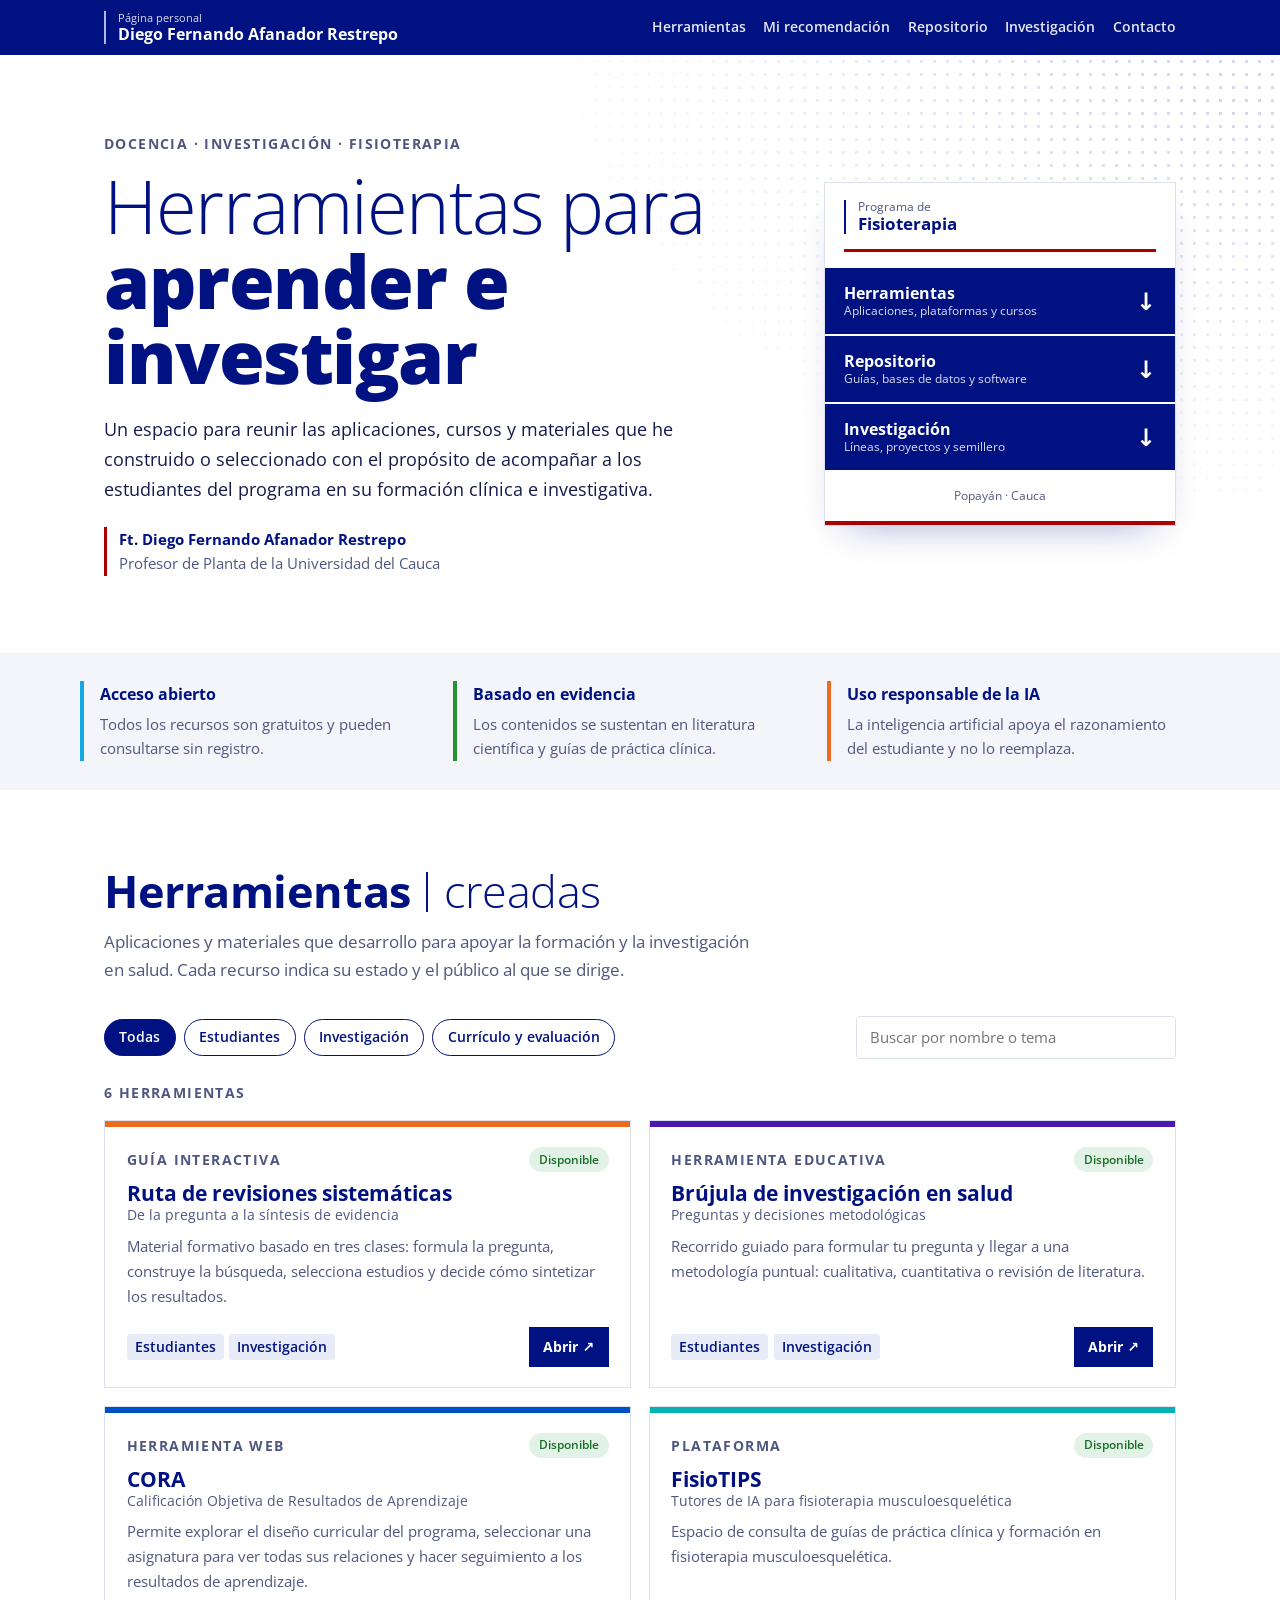
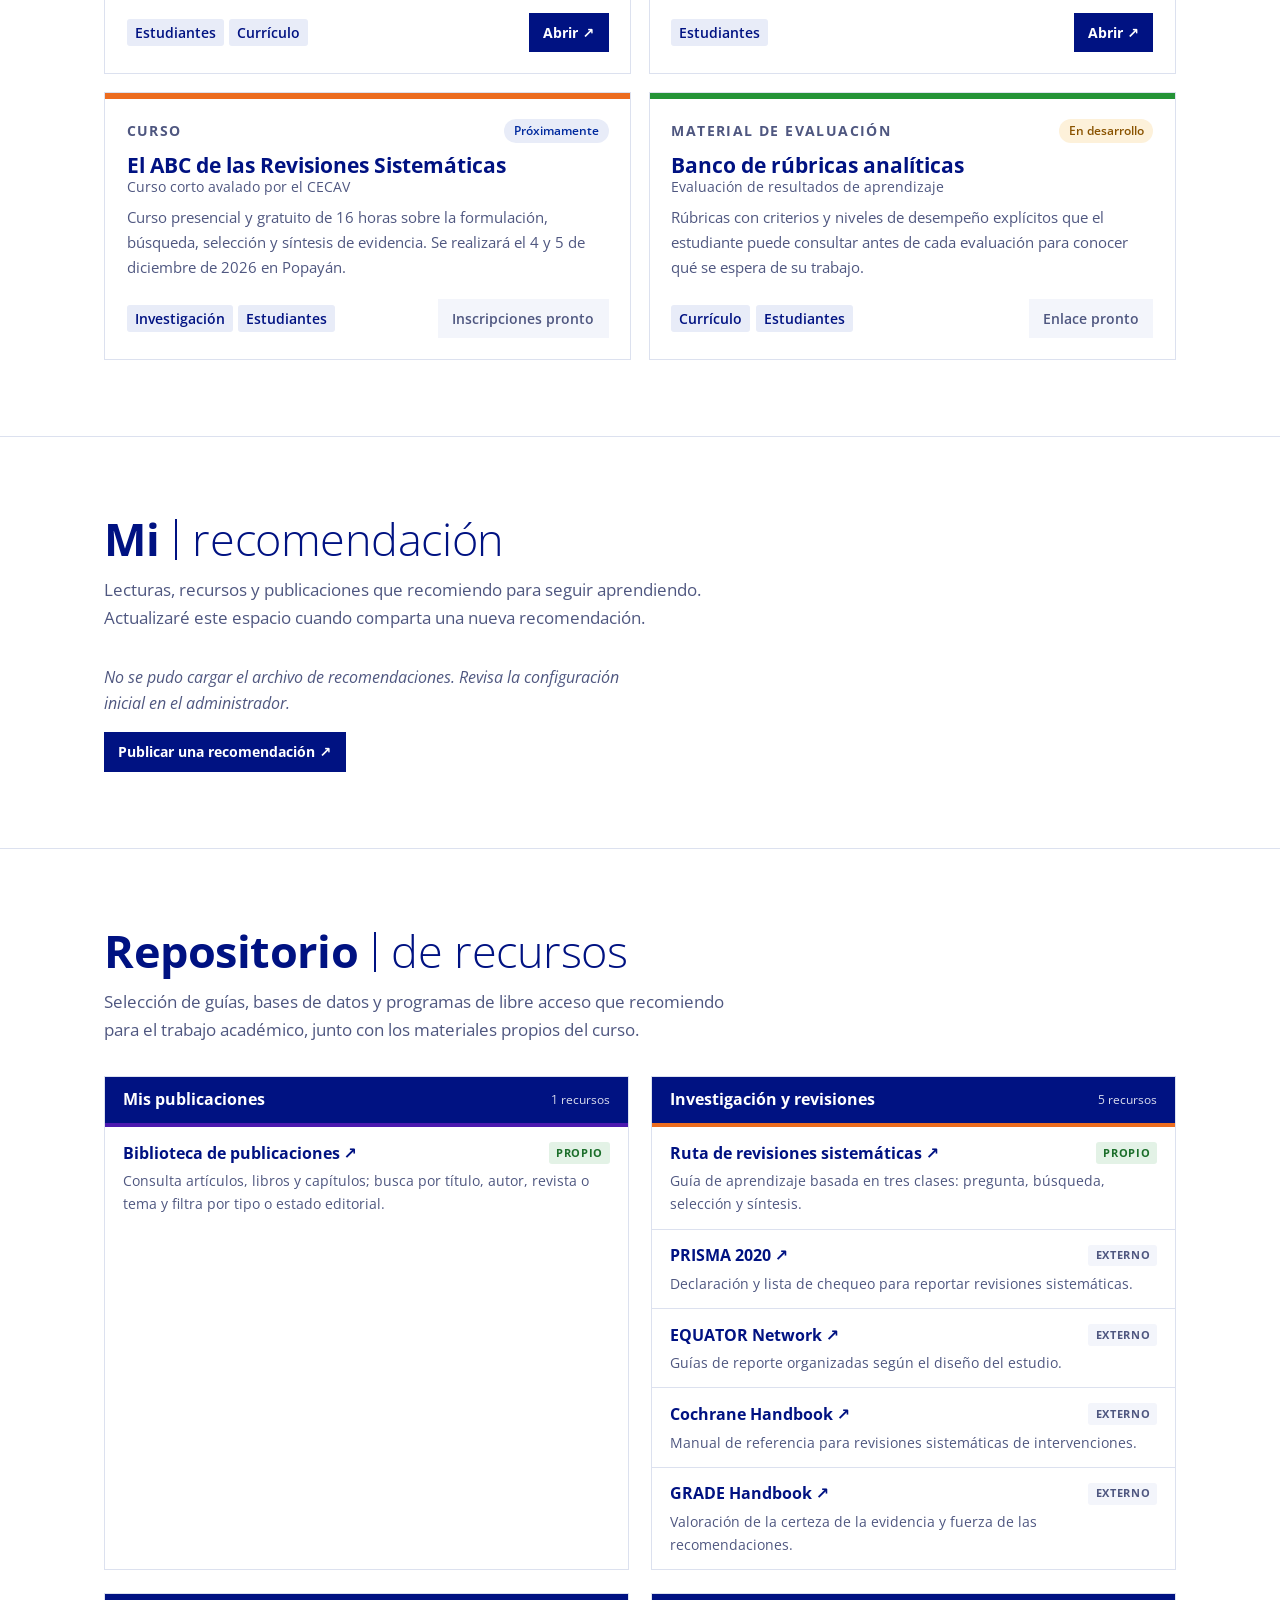
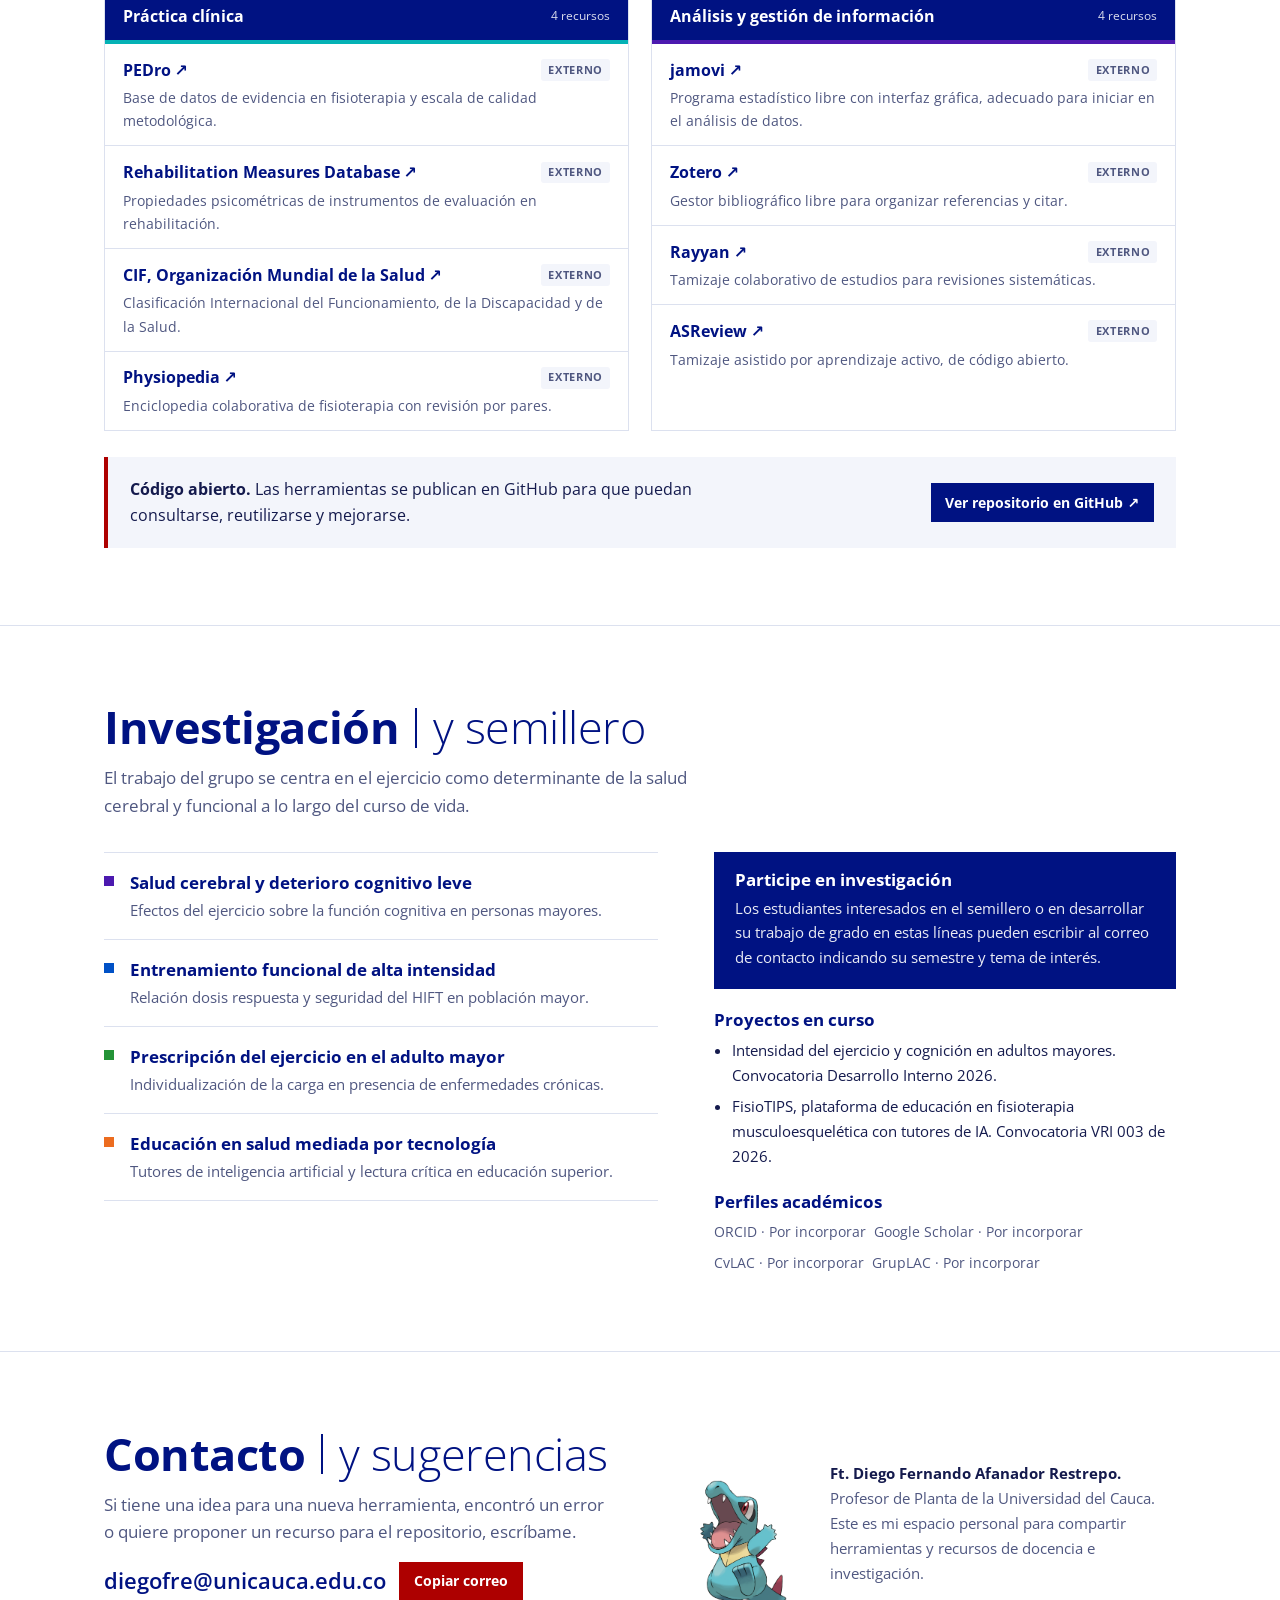
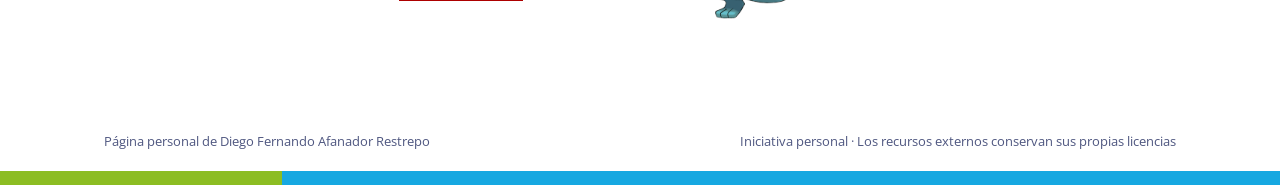
==== commit e5344500: "Add files via upload" ====
--- a/index.html
+++ b/index.html
@@ -1,48 +1,490 @@
-<!doctype html>
-<html lang="es">
-<head>
-<meta charset="utf-8"><meta name="viewport" content="width=device-width,initial-scale=1">
-<meta name="description" content="Ruta de aprendizaje para planear, realizar e informar una revisión sistemática en ciencias de la salud.">
-<title>Revisiones sistemáticas | Diego Fernando Afanador Restrepo</title>
-<link rel="preconnect" href="https://fonts.googleapis.com"><link rel="preconnect" href="https://fonts.gstatic.com" crossorigin>
-<link href="https://fonts.googleapis.com/css2?family=Open+Sans:wght@400;500;600;700;800&display=swap" rel="stylesheet">
-<style>
-:root{--blue:#001282;--red:#ad0000;--ink:#141a4d;--muted:#535b7f;--paper:#f3f5fb;--line:#dce1ef;--cyan:#16a8e1;--green:#249337;--orange:#ec6c1f;--purple:#4c19af;--max:72rem}*{box-sizing:border-box}html{scroll-behavior:smooth}body{margin:0;color:var(--ink);font:16px/1.7 'Open Sans',system-ui,sans-serif}a{color:#0051c6;text-underline-offset:3px}a:focus-visible,button:focus-visible{outline:3px solid var(--cyan);outline-offset:3px}.wrap{width:min(var(--max),100% - 2rem);margin:auto}.top{background:var(--blue);color:white}.top .wrap{display:flex;justify-content:space-between;gap:1rem;align-items:center;padding:1rem 0}.top a{color:white;text-decoration:none}.top strong{font-size:.95rem}.top nav{display:flex;gap:1rem;flex-wrap:wrap;font-size:.88rem}.hero{background:radial-gradient(circle at 90% 5%,#dcecff,transparent 32%),var(--paper);padding:clamp(3rem,8vw,6rem) 0;border-bottom:4px solid var(--red)}.eyebrow{font-size:.78rem;letter-spacing:.11em;text-transform:uppercase;font-weight:700;color:var(--muted)}h1,h2,h3{color:var(--blue);line-height:1.2;text-wrap:balance}h1{font-size:clamp(2.3rem,6vw,4.4rem);max-width:16ch;margin:.5rem 0 1rem;letter-spacing:-.04em}h2{font-size:clamp(1.6rem,4vw,2.4rem);margin:0 0 .65rem}h3{font-size:1.15rem;margin:.2rem 0}.lead{font-size:1.15rem;max-width:66ch;color:var(--muted)}.btn{display:inline-flex;align-items:center;background:var(--blue);color:#fff;text-decoration:none;padding:.65rem 1rem;font-weight:700;margin-top:1rem}.btn:hover{background:#002a9e}.band{display:grid;grid-template-columns:22% 1fr;height:10px}.band i:first-child{background:#8cbd22}.band i:last-child{background:#16a8e1}main section{padding:clamp(2.5rem,6vw,4rem) 0;border-bottom:1px solid var(--line)}.intro{display:grid;grid-template-columns:1.5fr 1fr;gap:2rem;align-items:start}.note{padding:1.2rem 1.4rem;background:#fff;border-left:4px solid var(--orange);box-shadow:0 8px 25px #00128210}.note p{margin:.25rem 0;color:var(--muted)}.route{display:grid;grid-template-columns:repeat(4,1fr);gap:.8rem;margin-top:1.5rem}.step{border:1px solid var(--line);padding:1rem;background:#fff;position:relative}.step b{display:grid;place-items:center;width:2rem;height:2rem;color:white;background:var(--blue);border-radius:50%;margin-bottom:.7rem}.step strong{display:block;color:var(--blue)}.step span{font-size:.9rem;color:var(--muted)}.two{display:grid;grid-template-columns:1fr 1fr;gap:1rem}.card{border:1px solid var(--line);padding:1.3rem;background:#fff}.card p{margin:.45rem 0;color:var(--muted)}.card ul{padding-left:1.2rem;margin:.5rem 0}.card li{margin:.3rem 0}.tag{font-size:.75rem;font-weight:700;letter-spacing:.08em;text-transform:uppercase;color:var(--muted)}.warn{background:#fff5e4;border-left:4px solid #ec6c1f;padding:1rem 1.2rem;margin:1rem 0}.good{background:#edf7ef;border-left:4px solid var(--green);padding:1rem 1.2rem;margin:1rem 0}.checklist{display:grid;gap:.65rem;margin-top:1rem}.check{display:flex;gap:.8rem;align-items:flex-start;padding:.8rem 1rem;background:var(--paper);border:1px solid var(--line)}.check input{width:1.2rem;height:1.2rem;margin-top:.25rem;accent-color:var(--blue)}.meter{font-weight:700;color:var(--blue);margin-top:.8rem}.timeline{display:grid;gap:1rem}.session{display:grid;grid-template-columns:10rem 1fr;gap:1.5rem;border-top:1px solid var(--line);padding-top:1rem}.session time{color:var(--red);font-weight:700}.session h3{margin:.15rem 0}.session p{color:var(--muted);margin:.3rem 0}.links{display:flex;gap:.6rem;flex-wrap:wrap;margin-top:.6rem}.links a{font-size:.87rem;font-weight:600}.sources li{margin:.65rem 0}footer{padding:1.5rem 0;color:var(--muted);font-size:.85rem}footer .wrap{display:flex;justify-content:space-between;gap:1rem;flex-wrap:wrap}.skip{position:absolute;left:-999px}.skip:focus{left:1rem;top:1rem;background:white;padding:.7rem;z-index:9}@media(max-width:750px){.intro,.two{grid-template-columns:1fr}.route{grid-template-columns:repeat(2,1fr)}.session{grid-template-columns:1fr;gap:.1rem}.top .wrap{align-items:flex-start;flex-direction:column}}@media(max-width:450px){.route{grid-template-columns:1fr}}
-</style>
-</head>
-<body>
-<a class="skip" href="#contenido">Saltar al contenido</a>
-<header class="top"><div class="wrap"><a href="../"><strong>← Diego Fernando Afanador Restrepo</strong></a><nav aria-label="Navegación"><a href="#ruta">La ruta</a><a href="#decisiones">Decisiones clave</a><a href="#clases">Las clases</a><a href="#fuentes">Fuentes</a></nav></div></header>
-<div class="hero"><div class="wrap"><p class="eyebrow">Investigación en salud · Recurso formativo</p><h1>Revisiones sistemáticas: de la pregunta a la síntesis</h1><p class="lead">Una ruta para planear una revisión reproducible, encontrar y seleccionar estudios, valorar sus resultados y comunicar con claridad qué sabemos y qué sigue siendo incierto.</p><a class="btn" href="#ruta">Explorar la ruta ↓</a></div></div><div class="band" aria-hidden="true"><i></i><i></i></div>
-<main id="contenido" class="wrap">
-<section><div class="intro"><div><h2>¿Qué aprenderás?</h2><p>Esta guía organiza en pasos prácticos los contenidos de tres clases sobre el ABC de las revisiones sistemáticas. El recorrido va desde delimitar la pregunta hasta interpretar la síntesis. No toda revisión termina en un metaanálisis: combinar estadísticamente los resultados solo tiene sentido cuando los estudios y sus datos son suficientemente comparables.</p></div><aside class="note"><strong>Idea central</strong><p>Una revisión sistemática responde una pregunta delimitada con métodos explícitos, transparentes y reproducibles para buscar, seleccionar, evaluar y sintetizar estudios.</p></aside></div></section>
-<section id="ruta"><p class="eyebrow">Del protocolo al informe</p><h2>La ruta de trabajo</h2><p>Usa esta lista para reconocer qué decisiones ya están tomadas. El avance se guarda en este navegador.</p><div class="route"><div class="step"><b>1</b><strong>Delimita</strong><span>Pregunta, objetivo, criterios y tipo de revisión.</span></div><div class="step"><b>2</b><strong>Planifica</strong><span>Protocolo, equipo, registro y métodos.</span></div><div class="step"><b>3</b><strong>Busca y selecciona</strong><span>Estrategia reproducible, deduplicación y tamizaje.</span></div><div class="step"><b>4</b><strong>Evalúa y sintetiza</strong><span>Extracción, sesgo, síntesis y reporte.</span></div></div><div class="checklist" id="checks">
-<label class="check"><input type="checkbox" data-id="q"><span><strong>Pregunta y elegibilidad:</strong> definí población o fenómeno, intervención/exposición cuando aplique, comparador, desenlaces y diseños elegibles.</span></label>
-<label class="check"><input type="checkbox" data-id="protocol"><span><strong>Protocolo:</strong> documenté métodos y decisiones antes de iniciar la selección o extracción, y revisé si el registro elegido acepta mi tipo de revisión.</span></label>
-<label class="check"><input type="checkbox" data-id="search"><span><strong>Búsqueda:</strong> seleccioné fuentes pertinentes, combiné vocabulario controlado y texto libre, y guardaré la estrategia exacta por base de datos.</span></label>
-<label class="check"><input type="checkbox" data-id="screen"><span><strong>Selección:</strong> establecí cómo se revisarán registros y textos completos, resolveré desacuerdos y registraré motivos de exclusión.</span></label>
-<label class="check"><input type="checkbox" data-id="extract"><span><strong>Extracción y evaluación:</strong> definí variables, formularios y herramientas apropiadas al diseño de cada estudio.</span></label>
-<label class="check"><input type="checkbox" data-id="synthesis"><span><strong>Síntesis e informe:</strong> establecí la síntesis prevista y cómo informaré el flujo, los resultados, limitaciones y certeza de la evidencia.</span></label>
-</div><p class="meter" id="meter" aria-live="polite"></p></section>
-<section id="decisiones"><p class="eyebrow">Métodos y herramientas</p><h2>Decisiones que fortalecen la revisión</h2><div class="two">
-<article class="card"><span class="tag">01 · Pregunta</span><h3>Elige un marco que ayude a delimitar</h3><p>En las clases se trabaja PICO para preguntas de intervención: población, intervención, comparación y desenlace. La estructura debe reflejar el propósito real de la revisión.</p><ul><li><strong>PICO:</strong> intervención y efecto en salud.</li><li><strong>PEO/PECO:</strong> exposición, experiencia o asociación.</li><li><strong>PICo, SPIDER:</strong> preguntas cualitativas o de experiencia.</li></ul><p>Un marco orienta la pregunta; no reemplaza los criterios de inclusión ni determina por sí solo toda la búsqueda.</p></article>
-<article class="card"><span class="tag">02 · Protocolo</span><h3>Deja las reglas escritas por anticipado</h3><p>Registra la pregunta, elegibilidad, fuentes, estrategia, selección, extracción, evaluación crítica y síntesis prevista. PROSPERO es una opción de registro para revisiones de salud elegibles; consulta sus criterios vigentes antes de preparar el envío.</p><p>Un protocolo transparente ayuda a mostrar qué se planeó y explicar cambios posteriores.</p></article>
-<article class="card"><span class="tag">03 · Búsqueda</span><h3>Combina conceptos y conserva la estrategia</h3><p>Parte de los conceptos de la pregunta. Une sinónimos de un mismo concepto con <strong>OR</strong> y conceptos distintos con <strong>AND</strong>. Combina términos libres con vocabulario controlado, como MeSH cuando corresponda.</p><p>Adapta sintaxis, campos y vocabularios a cada base de datos. Registra nombre de la fuente, plataforma, fecha y cadena completa; prueba la búsqueda con estudios centinela.</p></article>
-<article class="card"><span class="tag">04 · Selección</span><h3>Organiza el tamizaje y deja rastro de las decisiones</h3><p>Exporta y deduplica los registros; tamiza títulos/resúmenes y luego textos completos con criterios definidos. El trabajo independiente de dos revisores y un proceso explícito para resolver desacuerdos reduce decisiones arbitrarias.</p><p>Herramientas como Rayyan pueden ayudar a gestionar el proceso. La decisión final y su justificación corresponden al equipo revisor.</p></article>
-<article class="card"><span class="tag">05 · Extracción y evaluación</span><h3>Usa instrumentos adecuados a cada diseño</h3><p>Prueba el formulario de extracción y recoge características, contexto, métodos, participantes, desenlaces y resultados. Evalúa riesgo de sesgo con una herramienta apropiada a las preguntas y diseños incluidos.</p><div class="warn"><strong>Sobre PEDro:</strong> su escala fue diseñada para ensayos clínicos; no es un instrumento universal para evaluar todos los estudios ni sustituye herramientas específicas de riesgo de sesgo.</div></article>
-<article class="card"><span class="tag">06 · Síntesis</span><h3>Primero interpreta; luego decide si combinar</h3><p>Describe los estudios y sus hallazgos de forma estructurada. Considera metaanálisis si pregunta, diseños, desenlaces, medidas y datos son suficientemente compatibles. Define modelo y análisis antes de interpretar los resultados.</p><p>En resultados continuos pueden usarse diferencia de medias o diferencia de medias estandarizada; en resultados dicotómicos, medidas como riesgo relativo u odds ratio. Verifica la métrica, dirección, unidades y datos de cada estudio.</p><div class="good"><strong>Forest plot:</strong> muestra estimaciones individuales y combinadas con intervalos de confianza. Interprétalo junto con heterogeneidad, riesgo de sesgo y relevancia clínica; un valor de p no resume por sí solo la evidencia.</div></article>
-</div><div class="warn" style="margin-top:1.2rem"><strong>PRISMA ayuda a reportar.</strong> PRISMA 2020 es una guía de reporte, con lista de chequeo y diagramas de flujo. Apoya que el informe sea transparente; no es por sí misma un método para conducir la revisión ni reemplaza un manual metodológico.</div></section>
-<section id="clases"><p class="eyebrow">Material de clase</p><h2>Las tres sesiones</h2><p>Abre cada clase para ver la explicación completa. Los enlaces incluyen saltos aproximados a temas útiles.</p><div class="timeline">
-<article class="session"><time>Clase 1 · 1 h 52 min</time><div><h3>El ABC de las revisiones sistemáticas 1</h3><p>Presenta la pregunta, diferencias frente a revisiones narrativas, PRISMA, búsqueda, tabla de extracción, evaluación de ensayos y conceptos iniciales de PICO.</p><div class="links"><a href="https://youtu.be/YNFBqjcYNUQ" target="_blank" rel="noopener">Ver clase completa ↗</a><a href="https://youtu.be/YNFBqjcYNUQ?t=3230" target="_blank" rel="noopener">PRISMA y diagrama (aprox. 53:50) ↗</a><a href="https://youtu.be/YNFBqjcYNUQ?t=4500" target="_blank" rel="noopener">Extracción y tablas (aprox. 1:15) ↗</a><a href="https://youtu.be/YNFBqjcYNUQ?t=6240" target="_blank" rel="noopener">PICO y búsqueda (aprox. 1:44) ↗</a></div></div></article>
-<article class="session"><time>Clase 2 · 1 h 43 min</time><div><h3>El ABC de las revisiones sistemáticas · Encuentro 2</h3><p>Construye cadenas con operadores booleanos, revisa exportación de bases de datos, deduplicación y tamizaje con Rayyan; retoma evaluación y extracción.</p><div class="links"><a href="https://youtu.be/1ApAf31Z6d0" target="_blank" rel="noopener">Ver clase completa ↗</a><a href="https://youtu.be/1ApAf31Z6d0?t=300" target="_blank" rel="noopener">PICO y conceptos (aprox. 5:00) ↗</a><a href="https://youtu.be/1ApAf31Z6d0?t=740" target="_blank" rel="noopener">Estructura de la búsqueda (aprox. 12:20) ↗</a><a href="https://youtu.be/1ApAf31Z6d0?t=1200" target="_blank" rel="noopener">Exportación y selección (aprox. 20:00) ↗</a><a href="https://youtu.be/1ApAf31Z6d0?t=3820" target="_blank" rel="noopener">Evaluación y extracción (aprox. 1:03) ↗</a></div></div></article>
-<article class="session"><time>Clase 3 · 49 min</time><div><h3>El ABC de las revisiones sistemáticas · Encuentro 3</h3><p>Profundiza en el protocolo y muestra cómo organizar datos, efectos e intervalos para un metaanálisis, además de leer gráficas forestales.</p><div class="links"><a href="https://youtu.be/1pncLSxP2Ug" target="_blank" rel="noopener">Ver clase completa ↗</a><a href="https://youtu.be/1pncLSxP2Ug?t=60" target="_blank" rel="noopener">Protocolo y registro (aprox. 1:00) ↗</a><a href="https://youtu.be/1pncLSxP2Ug?t=1470" target="_blank" rel="noopener">Datos y medidas de efecto (aprox. 24:30) ↗</a><a href="https://youtu.be/1pncLSxP2Ug?t=1800" target="_blank" rel="noopener">Interpretación gráfica (aprox. 30:00) ↗</a></div></div></article>
-</div><p class="warn"><strong>Nota sobre las transcripciones:</strong> la síntesis se elaboró a partir de subtítulos automáticos de YouTube. Nombres de escalas, programas y términos técnicos pueden contener errores de reconocimiento. Verifica esos detalles en el video y en las fuentes oficiales enlazadas.</p></section>
-<section id="fuentes"><p class="eyebrow">Para profundizar</p><h2>Fuentes y herramientas</h2><ul class="sources"><li><a href="https://www.prisma-statement.org/prisma-2020" target="_blank" rel="noopener">PRISMA 2020</a> — declaración, lista de chequeo y recursos para reportar revisiones sistemáticas.</li><li><a href="https://www.crd.york.ac.uk/prospero/" target="_blank" rel="noopener">PROSPERO</a> — registro prospectivo internacional de revisiones sistemáticas en salud; revisa allí las condiciones de elegibilidad actuales.</li><li><a href="https://pedro.org.au/english/about/faq/" target="_blank" rel="noopener">PEDro: preguntas frecuentes</a> — propósito y alcance de la escala PEDro para ensayos.</li><li><a href="https://training.cochrane.org/handbook" target="_blank" rel="noopener">Cochrane Handbook</a> — guía metodológica para revisiones de intervenciones.</li><li><a href="https://www.equator-network.org/" target="_blank" rel="noopener">EQUATOR Network</a> — guías para mejorar el reporte de estudios de investigación.</li><li><a href="https://www.rayyan.ai/" target="_blank" rel="noopener">Rayyan</a> — herramienta para organizar el tamizaje de referencias.</li></ul><p>Las plataformas de búsqueda y los requisitos de registro cambian con el tiempo; confirma la información vigente antes de iniciar tu protocolo.</p></section>
-</main><footer><div class="wrap"><span>Material formativo de Diego Fernando Afanador Restrepo</span><a href="../">Volver a la página personal ↑</a></div></footer>
-<script>
-const boxes=[...document.querySelectorAll('#checks input')], meter=document.getElementById('meter');
-function update(){let n=boxes.filter(x=>x.checked).length;meter.textContent=`${n} de ${boxes.length} decisiones reconocidas`;try{localStorage.setItem('revision-checklist',JSON.stringify(boxes.map(x=>x.checked)))}catch{}}
-try{const saved=JSON.parse(localStorage.getItem('revision-checklist')||'[]');boxes.forEach((x,i)=>x.checked=!!saved[i])}catch{}
-boxes.forEach(x=>x.addEventListener('change',update));update();
-</script>
-</body></html>
+<!DOCTYPE html>
+<html lang="es">
+<head>
+<meta charset="utf-8">
+<meta name="viewport" content="width=device-width, initial-scale=1, viewport-fit=cover">
+<title>Diego Fernando Afanador Restrepo | Herramientas y recursos</title>
+<meta name="description" content="Página personal del Ft. Diego Fernando Afanador Restrepo, Profesor de Planta de la Universidad del Cauca. Herramientas y recursos para la formación y la investigación en salud.">
+<link rel="icon" href="favicon.svg" type="image/svg+xml">
+<!--
+  Página personal de recursos académicos.
+  Referentes de identidad visual: colores, Open Sans y sistema de señalética institucional.
+  Para editar contenidos modifique las listas TOOLS y REPO al final del archivo.
+  Los textos entre corchetes [ ] y los enlaces href="#" son espacios por completar.
+-->
+<link rel="preconnect" href="https://fonts.googleapis.com">
+<link rel="preconnect" href="https://fonts.gstatic.com" crossorigin>
+<link rel="stylesheet" href="https://fonts.googleapis.com/css2?family=Open+Sans:ital,wght@0,300..800;1,400&display=swap">
+<style>
+/* Layout: lenguaje de señalética institucional. Hero con tótem de orientación, secciones con títulos "Negrita | Ligera",
+   placas azules como encabezados de grupo, banda inferior bicolor con colores complementarios.
+   Identidad institucional sobre fondo blanco, por decisión se mantiene un solo tema claro. */
+:root{
+  --azul:#001282;      /* Azul institucional R0 G18 B130 */
+  --rojo:#AD0000;      /* Rojo institucional R173 G0 B0 */
+  --bg:#FFFFFF;
+  --paper:#F3F5FB;
+  --ink:#141A4D;
+  --muted:#4F5780;
+  --line:#DCE1EF;
+  /* Complementarios del manual */
+  --c-purpura:#4C19AF; --c-real:#002A9E; --c-azul:#0051C6; --c-cian:#16A8E1; --c-turquesa:#04B2B5;
+  --c-verde:#249337; --c-lima:#8CBD22; --c-rojo:#E52724; --c-naranja:#EC6C1F; --c-amarillo:#F8AE15;
+  --ok:#1B6E2A; --ok-bg:#E3F2E6; --warn:#8A5300; --warn-bg:#FDF1DA; --soon:#002A9E; --soon-bg:#E8ECF8;
+  --f:"Open Sans",system-ui,-apple-system,"Segoe UI",Roboto,Arial,sans-serif;
+  --maxw:72rem;
+  color-scheme:light;
+}
+*{box-sizing:border-box}
+body{background:var(--bg);color:var(--ink);font-family:var(--f);font-size:1rem;line-height:1.65;margin:0}
+a{color:var(--c-azul);text-underline-offset:3px}
+a:focus-visible,button:focus-visible,input:focus-visible{outline:3px solid var(--c-cian);outline-offset:2px}
+.wrap{max-width:var(--maxw);margin:0 auto;padding-inline:clamp(16px,4vw,40px)}
+h1,h2,h3{margin:0;color:var(--azul);text-wrap:balance;line-height:1.1}
+p{margin:0;max-width:65ch}
+/* Título institucional "Negrita | Ligera" */
+.t{font-size:clamp(1.9rem,4.2vw,2.8rem);font-weight:300;letter-spacing:-.01em}
+.t b{font-weight:700}
+.t .bar{display:inline-block;width:2px;height:.9em;background:var(--azul);margin:0 .35em;vertical-align:-.08em}
+.lead-in{color:var(--muted);margin-top:.8rem;font-size:1.05rem}
+.label{font-size:.875rem;font-weight:700;letter-spacing:.1em;text-transform:uppercase;color:var(--muted)}
+
+/* Barra superior tipo placa */
+.top{position:sticky;top:env(safe-area-inset-top,0px);z-index:10;background:var(--azul);color:#fff}
+.top .wrap{display:flex;align-items:center;justify-content:space-between;gap:.6rem 1.2rem;padding-block:.7rem;flex-wrap:wrap}
+.plate{display:flex;align-items:center;gap:.8rem;color:#fff;text-decoration:none}
+.plate .rule{width:1.5px;align-self:stretch;background:rgba(255,255,255,.7)}
+.plate small{display:block;font-size:.7rem;opacity:.85;line-height:1.2}
+.plate strong{display:block;font-size:1rem;line-height:1.2}
+.top nav{display:flex;gap:1.1rem;flex-wrap:wrap}
+.top nav a{color:#fff;text-decoration:none;font-size:.85rem;font-weight:600;opacity:.9}
+.top nav a:hover{opacity:1;text-decoration:underline}
+
+/* Hero */
+.hero{position:relative;overflow:hidden}
+.dots{position:absolute;inset:0 0 auto auto;width:min(48rem,70vw);height:30rem;pointer-events:none;
+  background:radial-gradient(circle,rgba(0,18,130,.16) 1.4px,transparent 1.9px) 0 0/13px 13px;
+  -webkit-mask-image:radial-gradient(ellipse at top right,#000 10%,transparent 70%);mask-image:radial-gradient(ellipse at top right,#000 10%,transparent 70%)}
+.hero .wrap{position:relative;display:grid;grid-template-columns:minmax(0,1.35fr) minmax(0,.85fr);gap:clamp(1.8rem,5vw,4rem);align-items:center;padding-block:clamp(2.5rem,7vw,4.8rem)}
+.hero h1{font-size:clamp(2.6rem,6.5vw,4.6rem);font-weight:300;letter-spacing:-.02em;line-height:1.02}
+.hero h1 b{font-weight:800;display:block}
+.hero .lede{font-size:1.15rem;margin-top:1.3rem;color:var(--ink)}
+.byline{margin-top:1.4rem;display:flex;gap:.75rem;align-items:stretch;color:var(--muted);font-size:.92rem}
+.byline::before{content:"";width:3px;background:var(--rojo);flex:none}
+
+/* Tótem de orientación */
+.totem{background:var(--bg);border:1px solid var(--line);box-shadow:0 18px 40px -24px rgba(0,18,130,.45);padding:1.1rem 0 0;max-width:22rem;width:100%;justify-self:end}
+.totem .head{display:flex;gap:.8rem;align-items:center;padding:0 1.2rem .9rem}
+.totem .head .rule{width:1.5px;align-self:stretch;background:var(--azul)}
+.totem .head small{display:block;font-size:.72rem;color:var(--muted);line-height:1.2}
+.totem .head strong{display:block;color:var(--azul);font-size:1.05rem;line-height:1.2}
+.totem .red{height:3px;background:var(--rojo);margin:0 1.2rem .9rem}
+.totem a.sign{display:flex;justify-content:space-between;align-items:center;gap:1rem;background:var(--azul);color:#fff;text-decoration:none;padding:.95rem 1.2rem;font-weight:700;line-height:1.25;border-top:2px solid var(--bg)}
+.totem a.sign span small{display:block;font-weight:400;font-size:.78rem;opacity:.85}
+.totem a.sign .arr{font-size:1.5rem;line-height:1;transition:transform .2s}
+.totem a.sign:hover .arr{transform:translateY(3px)}
+.totem a.sign:hover{background:var(--c-real)}
+.totem .base{padding:.9rem 1.2rem;text-align:center;font-size:.75rem;color:var(--muted);border-top:2px solid var(--bg)}
+.totem .foot{height:4px;background:var(--rojo)}
+
+/* Principios */
+.principles{background:var(--paper)}
+.principles .wrap{display:grid;grid-template-columns:repeat(3,minmax(0,1fr));gap:1.5rem;padding-block:1.8rem}
+.principles div{display:flex;flex-direction:column;gap:.25rem;padding-left:1rem;border-left:4px solid var(--k)}
+.principles strong{color:var(--azul)}
+.principles span{color:var(--muted);font-size:.93rem}
+
+section.block{padding-block:clamp(3rem,7vw,4.8rem)}
+section.block + section.block{border-top:1px solid var(--line)}
+.sec-head{margin-bottom:2rem}
+
+/* Herramientas */
+.controls{display:flex;flex-wrap:wrap;gap:.5rem;align-items:center;margin-bottom:1.4rem}
+.chip{font:inherit;font-size:.85rem;font-weight:600;border:1.5px solid var(--azul);background:var(--bg);color:var(--azul);padding:.38rem .9rem;border-radius:999px;cursor:pointer}
+.chip[aria-pressed="true"]{background:var(--azul);color:#fff}
+.search{margin-left:auto;flex:1 1 14rem;max-width:20rem;font:inherit;font-size:.95rem;padding:.5rem .8rem;border:1.5px solid var(--line);border-radius:4px;background:var(--bg);color:var(--ink)}
+.grid{display:grid;grid-template-columns:repeat(2,minmax(0,1fr));gap:1.1rem}
+.tool{border:1px solid var(--line);background:var(--bg);display:flex;flex-direction:column;min-width:0;position:relative}
+.tool::before{content:"";height:6px;background:var(--k,var(--c-azul))}
+.tool .in{padding:1.25rem 1.35rem 1.3rem;display:flex;flex-direction:column;gap:.65rem;flex:1}
+.tool .meta{display:flex;justify-content:space-between;align-items:center;gap:.5rem;flex-wrap:wrap}
+.kind{font-size:.875rem;font-weight:700;letter-spacing:.1em;text-transform:uppercase;color:var(--muted)}
+.status{font-size:.75rem;font-weight:600;padding:.15rem .6rem;border-radius:999px}
+.status.disponible{color:var(--ok);background:var(--ok-bg)}
+.status.desarrollo{color:var(--warn);background:var(--warn-bg)}
+.status.proximamente{color:var(--soon);background:var(--soon-bg)}
+.tool h3{font-size:1.3rem;font-weight:700}
+.tool h3 small{display:block;font-size:.85rem;font-weight:400;color:var(--muted);margin-top:.2rem}
+.tool p{font-size:.95rem;color:var(--muted)}
+.tool .bottom{margin-top:auto;padding-top:.5rem;display:flex;justify-content:space-between;align-items:center;gap:.6rem;flex-wrap:wrap}
+.tags{display:flex;gap:.35rem;flex-wrap:wrap}
+.tags span{font-size:.875rem;font-weight:600;color:var(--azul);background:var(--soon-bg);padding:.12rem .5rem;border-radius:3px}
+.go{display:inline-flex;gap:.5rem;align-items:center;background:var(--azul);color:#fff;text-decoration:none;font-weight:700;font-size:.88rem;padding:.5rem .9rem}
+.go:hover{background:var(--c-real)}
+.go.off{background:var(--paper);color:var(--muted);font-weight:600}
+.empty{color:var(--muted);font-style:italic}
+
+/* Repositorio */
+.repo{display:grid;grid-template-columns:repeat(2,minmax(0,1fr));gap:1.4rem}
+.group{border:1px solid var(--line);min-width:0}
+.group .placa{display:flex;justify-content:space-between;align-items:center;gap:1rem;background:var(--azul);color:#fff;padding:.8rem 1.1rem;border-bottom:4px solid var(--k)}
+.group .placa h3{color:#fff;font-size:1rem;font-weight:700}
+.group .placa span{font-size:.78rem;opacity:.85;font-variant-numeric:tabular-nums}
+.group ul{list-style:none;margin:0;padding:0}
+.group li{display:grid;grid-template-columns:minmax(0,1fr) auto;gap:.2rem 1rem;padding:.8rem 1.1rem;border-top:1px solid var(--line)}
+.group li:first-child{border-top:0}
+.group li a,.group li .nolink{font-weight:700;text-decoration:none;color:var(--azul)}
+.group li a:hover{text-decoration:underline}
+.group li p{grid-column:1/-1;font-size:.88rem;color:var(--muted)}
+.src{font-size:.7rem;font-weight:700;letter-spacing:.06em;text-transform:uppercase;align-self:center;padding:.1rem .45rem;border-radius:3px}
+.src.ext{color:var(--muted);background:var(--paper)}
+.src.own{color:var(--ok);background:var(--ok-bg)}
+.src.pend{color:var(--warn);background:var(--warn-bg)}
+.gh{margin-top:1.6rem;display:flex;flex-wrap:wrap;justify-content:space-between;align-items:center;gap:1rem;background:var(--paper);padding:1.2rem 1.4rem;border-left:4px solid var(--rojo)}
+.gh p{color:var(--ink)}
+
+/* Investigación */
+.research{display:grid;grid-template-columns:minmax(0,1.2fr) minmax(0,1fr);gap:2.5rem 3.5rem}
+.lines{list-style:none;padding:0;margin:0}
+.lines li{display:grid;grid-template-columns:.6rem minmax(0,1fr);gap:1rem;padding-block:1rem;border-bottom:1px solid var(--line)}
+.lines li:first-child{border-top:1px solid var(--line)}
+.lines li::before{content:"";width:.6rem;height:.6rem;margin-top:.45rem;background:var(--k)}
+.lines strong{display:block;color:var(--azul);font-size:1.05rem}
+.lines span{color:var(--muted);font-size:.93rem}
+.side h3{font-size:1.05rem;font-weight:700;margin-bottom:.5rem}
+.side ul{margin:0 0 1.5rem;padding-left:1.1rem;font-size:.95rem}
+.side li{margin-bottom:.4rem}
+.join{background:var(--azul);color:#fff;padding:1.2rem 1.3rem;margin-bottom:1.4rem}
+.join h3{color:#fff;margin-bottom:.4rem}
+.join p{font-size:.93rem;opacity:.92}
+.profiles{display:flex;flex-wrap:wrap;gap:.5rem}
+.profiles a{font-size:.82rem;font-weight:600;border:1.5px solid var(--line);padding:.35rem .75rem;text-decoration:none;color:var(--azul)}
+.profiles a:hover{border-color:var(--azul)}
+
+/* Recomendaciones publicadas mediante GitHub */
+.recommendations{display:grid;grid-template-columns:repeat(2,minmax(0,1fr));gap:1rem}
+.recommendation{border:1px solid var(--line);padding:1.1rem 1.25rem;background:#fff;border-top:5px solid var(--c-cian)}
+.recommendation h3{font-size:1.15rem;margin:.25rem 0 .5rem}
+.recommendation p{font-size:.93rem;color:var(--muted);white-space:pre-wrap}
+.recommendation .rec-meta{font-size:.78rem;color:var(--muted);font-weight:700}
+.recommendation .go{margin-top:.8rem}
+
+/* Contacto */
+.contact{display:grid;grid-template-columns:minmax(0,1fr) minmax(0,1fr);gap:2rem 3rem;align-items:start}
+.mailrow{display:flex;flex-wrap:wrap;gap:.8rem;align-items:center;margin-top:1rem}
+.mail{font-size:clamp(1.05rem,2.6vw,1.35rem);font-weight:600;color:var(--azul);user-select:all;word-break:break-all}
+.copy{font:inherit;font-size:.85rem;font-weight:700;border:0;background:var(--rojo);color:#fff;padding:.5rem .95rem;cursor:pointer}
+.about{font-size:.95rem;color:var(--muted)}
+.about strong{color:var(--ink)}
+.about-block{display:grid;grid-template-columns:minmax(90px,150px) minmax(0,1fr);gap:1rem;align-items:center}
+.mascot{display:block;width:100%;max-height:190px;object-fit:contain;object-position:center bottom}
+
+footer{margin-top:1rem}
+footer .txt{padding-block:1.2rem;display:flex;justify-content:space-between;gap:.6rem;flex-wrap:wrap;font-size:.8rem;color:var(--muted)}
+footer .band{display:grid;grid-template-columns:22% 1fr;height:14px}
+footer .band i:first-child{background:var(--c-lima)}
+footer .band i:last-child{background:var(--c-cian)}
+
+@media (max-width:820px){
+  .hero .wrap,.research,.contact{grid-template-columns:1fr}
+  .totem{justify-self:start;max-width:none}
+  .grid,.repo{grid-template-columns:1fr}
+  .recommendations{grid-template-columns:1fr}
+  .principles .wrap{grid-template-columns:1fr;gap:1rem}
+  .search{margin-left:0;max-width:none}
+  .top nav{display:none}
+}
+html{scroll-behavior:smooth}
+@media (prefers-reduced-motion:reduce){html{scroll-behavior:auto}.totem a.sign .arr{transition:none}}
+section[id]{scroll-margin-top:4.2rem}
+
+.skip{position:absolute;top:-100px;left:1rem;z-index:100;background:white;color:var(--azul);padding:1rem}
+.skip:focus{top:1rem}
+.profiles span{font-size:.875rem;color:var(--muted)}
+.byline strong{color:var(--azul)}
+.search:focus-visible{outline:3px solid var(--azul)}
+@media(prefers-reduced-motion:reduce){*{scroll-behavior:auto!important;transition:none!important}}
+</style>
+</head>
+<body>
+<a class="skip" href="#herramientas">Ir a las herramientas</a>
+
+<header class="top">
+  <div class="wrap">
+    <a class="plate" href="#inicio">
+      <span class="rule" aria-hidden="true"></span>
+      <span><small>Página personal</small><strong>Diego Fernando Afanador Restrepo</strong></span>
+    </a>
+    <nav aria-label="Secciones">
+      <a href="#herramientas">Herramientas</a>
+      <a href="#mi-recomendacion">Mi recomendación</a>
+      <a href="#repositorio">Repositorio</a>
+      <a href="#investigacion">Investigación</a>
+      <a href="#contacto">Contacto</a>
+    </nav>
+  </div>
+</header>
+
+<main id="inicio">
+  <section class="hero">
+    <div class="dots" aria-hidden="true"></div>
+    <div class="wrap">
+      <div>
+        <p class="label">Docencia · Investigación · Fisioterapia</p>
+        <h1 style="margin-top:.8rem">Herramientas para <b>aprender e investigar</b></h1>
+        <p class="lede">Un espacio para reunir las aplicaciones, cursos y materiales que he construido o seleccionado con el propósito de acompañar a los estudiantes del programa en su formación clínica e investigativa.</p>
+        <p class="byline"><span><strong>Ft. Diego Fernando Afanador Restrepo</strong><br>Profesor de Planta de la Universidad del Cauca</span></p>
+      </div>
+      <nav class="totem" aria-label="Orientación">
+        <div class="head">
+          <span class="rule" aria-hidden="true"></span>
+          <span><small>Programa de</small><strong>Fisioterapia</strong></span>
+        </div>
+        <div class="red" aria-hidden="true"></div>
+        <a class="sign" href="#herramientas"><span>Herramientas<small>Aplicaciones, plataformas y cursos</small></span><span class="arr" aria-hidden="true">↓</span></a>
+        <a class="sign" href="#repositorio"><span>Repositorio<small>Guías, bases de datos y software</small></span><span class="arr" aria-hidden="true">↓</span></a>
+        <a class="sign" href="#investigacion"><span>Investigación<small>Líneas, proyectos y semillero</small></span><span class="arr" aria-hidden="true">↓</span></a>
+        <div class="base">Popayán · Cauca</div>
+        <div class="foot" aria-hidden="true"></div>
+      </nav>
+    </div>
+  </section>
+
+  <div class="principles">
+    <div class="wrap">
+      <div style="--k:var(--c-cian)"><strong>Acceso abierto</strong><span>Todos los recursos son gratuitos y pueden consultarse sin registro.</span></div>
+      <div style="--k:var(--c-verde)"><strong>Basado en evidencia</strong><span>Los contenidos se sustentan en literatura científica y guías de práctica clínica.</span></div>
+      <div style="--k:var(--c-naranja)"><strong>Uso responsable de la IA</strong><span>La inteligencia artificial apoya el razonamiento del estudiante y no lo reemplaza.</span></div>
+    </div>
+  </div>
+
+  <section class="block" id="herramientas">
+    <div class="wrap">
+      <div class="sec-head">
+        <h2 class="t"><b>Herramientas</b><span class="bar" aria-hidden="true"></span>creadas</h2>
+        <p class="lead-in">Aplicaciones y materiales que desarrollo para apoyar la formación y la investigación en salud. Cada recurso indica su estado y el público al que se dirige.</p>
+      </div>
+      <div class="controls">
+        <button class="chip" type="button" id="f-todas" data-filter="todas" aria-pressed="true">Todas</button>
+        <button class="chip" type="button" id="f-estudiantes" data-filter="estudiantes" aria-pressed="false">Estudiantes</button>
+        <button class="chip" type="button" id="f-investigacion" data-filter="investigacion" aria-pressed="false">Investigación</button>
+        <button class="chip" type="button" id="f-curriculo" data-filter="curriculo" aria-pressed="false">Currículo y evaluación</button>
+        <label for="q" style="position:absolute;left:-9999px">Buscar herramienta</label>
+        <input id="q" class="search" type="search" placeholder="Buscar por nombre o tema">
+      </div>
+      <p id="results" role="status" class="label" style="margin-bottom:1rem"></p><div class="grid" id="tools"></div>
+<noscript>Activa JavaScript para consultar el catálogo interactivo de herramientas y recursos.</noscript>
+    </div>
+  </section>
+
+  <section class="block" id="mi-recomendacion">
+    <div class="wrap">
+      <div class="sec-head">
+        <h2 class="t"><b>Mi</b><span class="bar" aria-hidden="true"></span>recomendación</h2>
+        <p class="lead-in">Lecturas, recursos y publicaciones que recomiendo para seguir aprendiendo. Actualizaré este espacio cuando comparta una nueva recomendación.</p>
+      </div>
+      <div id="recommendations" class="recommendations" aria-live="polite"><p class="empty">Cargando recomendaciones…</p></div>
+      <p style="margin-top:1rem"><a class="go" href="./recomendaciones/admin.html">Publicar una recomendación ↗</a></p>
+    </div>
+  </section>
+
+  <section class="block" id="repositorio">
+    <div class="wrap">
+      <div class="sec-head">
+        <h2 class="t"><b>Repositorio</b><span class="bar" aria-hidden="true"></span>de recursos</h2>
+        <p class="lead-in">Selección de guías, bases de datos y programas de libre acceso que recomiendo para el trabajo académico, junto con los materiales propios del curso.</p>
+      </div>
+      <div class="repo" id="repo"></div>
+      <div class="gh">
+        <p><strong>Código abierto.</strong> Las herramientas se publican en GitHub para que puedan consultarse, reutilizarse y mejorarse.</p>
+        <a class="go" href="https://github.com/afanador807-bit" target="_blank" rel="noopener">Ver repositorio en GitHub ↗</a>
+      </div>
+    </div>
+  </section>
+
+  <section class="block" id="investigacion">
+    <div class="wrap">
+      <div class="sec-head">
+        <h2 class="t"><b>Investigación</b><span class="bar" aria-hidden="true"></span>y semillero</h2>
+        <p class="lead-in">El trabajo del grupo se centra en el ejercicio como determinante de la salud cerebral y funcional a lo largo del curso de vida.</p>
+      </div>
+      <div class="research">
+        <ul class="lines">
+          <li style="--k:var(--c-purpura)"><div><strong>Salud cerebral y deterioro cognitivo leve</strong><span>Efectos del ejercicio sobre la función cognitiva en personas mayores.</span></div></li>
+          <li style="--k:var(--c-azul)"><div><strong>Entrenamiento funcional de alta intensidad</strong><span>Relación dosis respuesta y seguridad del HIFT en población mayor.</span></div></li>
+          <li style="--k:var(--c-verde)"><div><strong>Prescripción del ejercicio en el adulto mayor</strong><span>Individualización de la carga en presencia de enfermedades crónicas.</span></div></li>
+          <li style="--k:var(--c-naranja)"><div><strong>Educación en salud mediada por tecnología</strong><span>Tutores de inteligencia artificial y lectura crítica en educación superior.</span></div></li>
+        </ul>
+        <div class="side">
+          <div class="join">
+            <h3>Participe en investigación</h3>
+            <p>Los estudiantes interesados en el semillero o en desarrollar su trabajo de grado en estas líneas pueden escribir al correo de contacto indicando su semestre y tema de interés.</p>
+          </div>
+          <h3>Proyectos en curso</h3>
+          <ul>
+            <li>Intensidad del ejercicio y cognición en adultos mayores. Convocatoria Desarrollo Interno 2026.</li>
+            <li>FisioTIPS, plataforma de educación en fisioterapia musculoesquelética con tutores de IA. Convocatoria VRI 003 de 2026.</li>
+          </ul>
+          <h3>Perfiles académicos</h3>
+          <div class="profiles">
+            <!-- Reemplace href="#" por las URL de cada perfil -->
+            <span>ORCID · Por incorporar</span>
+            <span>Google Scholar · Por incorporar</span>
+            <span>CvLAC · Por incorporar</span>
+            <span>GrupLAC · Por incorporar</span>
+          </div>
+        </div>
+      </div>
+    </div>
+  </section>
+
+  <section class="block" id="contacto">
+    <div class="wrap contact">
+      <div>
+        <h2 class="t"><b>Contacto</b><span class="bar" aria-hidden="true"></span>y sugerencias</h2>
+        <p class="lead-in">Si tiene una idea para una nueva herramienta, encontró un error o quiere proponer un recurso para el repositorio, escríbame.</p>
+        <div class="mailrow">
+          <span class="mail" id="mail">diegofre@unicauca.edu.co</span>
+          <button class="copy" type="button" id="copy">Copiar correo</button>
+        </div>
+      </div>
+      <div class="about-block"><img class="mascot" src="assets/mascota-totodile.png" alt="Totodile, mascota de esta página personal" width="800" height="739"><p class="about"><strong>Ft. Diego Fernando Afanador Restrepo.</strong> Profesor de Planta de la Universidad del Cauca. Este es mi espacio personal para compartir herramientas y recursos de docencia e investigación.</p></div>
+    </div>
+  </section>
+</main>
+
+<footer>
+  <div class="wrap txt">
+    <span>Página personal de Diego Fernando Afanador Restrepo</span>
+    <span>Iniciativa personal · Los recursos externos conservan sus propias licencias</span>
+  </div>
+  <div class="band" aria-hidden="true"><i></i><i></i></div>
+</footer>
+
+<script>
+/* ===== HERRAMIENTAS =====
+   status: "disponible" | "desarrollo" | "proximamente"
+   audience: "estudiantes", "investigacion", "curriculo"
+   color: uno de los complementarios del manual (franja superior de la tarjeta)
+   url: enlace público; deje "" si aún no se publica */
+const TOOLS = [
+  { name:"Ruta de revisiones sistemáticas", sub:"De la pregunta a la síntesis de evidencia", kind:"Guía interactiva", status:"disponible",
+    audience:["estudiantes","investigacion"], color:"--c-naranja",
+    desc:"Material formativo basado en tres clases: formula la pregunta, construye la búsqueda, selecciona estudios y decide cómo sintetizar los resultados.", url:"./revisiones/" },
+  { name:"Brújula de investigación en salud", sub:"Preguntas y decisiones metodológicas", kind:"Herramienta educativa", status:"disponible",
+    audience:["estudiantes","investigacion"], color:"--c-purpura",
+    desc:"Recorrido guiado para formular tu pregunta y llegar a una metodología puntual: cualitativa, cuantitativa o revisión de literatura.", url:"./brujula/" },
+  { name:"CORA", sub:"Calificación Objetiva de Resultados de Aprendizaje", kind:"Herramienta web", status:"disponible",
+    audience:["estudiantes","curriculo"], color:"--c-azul",
+    desc:"Permite explorar el diseño curricular del programa, seleccionar una asignatura para ver todas sus relaciones y hacer seguimiento a los resultados de aprendizaje.",
+    url:"https://afanador807-bit.github.io/cora/" },
+  { name:"FisioTIPS", sub:"Tutores de IA para fisioterapia musculoesquelética", kind:"Plataforma", status:"disponible",
+    audience:["estudiantes"], color:"--c-turquesa",
+    desc:"Espacio de consulta de guías de práctica clínica y formación en fisioterapia musculoesquelética.",
+    url:"https://fisiotips.vercel.app/" },
+  { name:"El ABC de las Revisiones Sistemáticas", sub:"Curso corto avalado por el CECAV", kind:"Curso", status:"proximamente",
+    audience:["investigacion","estudiantes"], color:"--c-naranja",
+    desc:"Curso presencial y gratuito de 16 horas sobre la formulación, búsqueda, selección y síntesis de evidencia. Se realizará el 4 y 5 de diciembre de 2026 en Popayán.",
+    url:"" },
+  { name:"Banco de rúbricas analíticas", sub:"Evaluación de resultados de aprendizaje", kind:"Material de evaluación", status:"desarrollo",
+    audience:["curriculo","estudiantes"], color:"--c-verde",
+    desc:"Rúbricas con criterios y niveles de desempeño explícitos que el estudiante puede consultar antes de cada evaluación para conocer qué se espera de su trabajo.",
+    url:"" }
+];
+
+/* ===== REPOSITORIO =====
+   src: "ext" (recurso externo), "own" (material propio publicado), "pend" (material propio por cargar) */
+const REPO = [
+  { area:"Mis publicaciones", color:"--c-purpura", items:[
+    { name:"Biblioteca de publicaciones", desc:"Consulta artículos, libros y capítulos; busca por título, autor, revista o tema y filtra por tipo o estado editorial.", url:"./publicaciones/", src:"own" }
+  ]},
+  { area:"Investigación y revisiones", color:"--c-naranja", items:[
+    { name:"Ruta de revisiones sistemáticas", desc:"Guía de aprendizaje basada en tres clases: pregunta, búsqueda, selección y síntesis.", url:"./revisiones/", src:"own" },
+    { name:"PRISMA 2020", desc:"Declaración y lista de chequeo para reportar revisiones sistemáticas.", url:"https://www.prisma-statement.org/", src:"ext" },
+    { name:"EQUATOR Network", desc:"Guías de reporte organizadas según el diseño del estudio.", url:"https://www.equator-network.org/", src:"ext" },
+    { name:"Cochrane Handbook", desc:"Manual de referencia para revisiones sistemáticas de intervenciones.", url:"https://training.cochrane.org/handbook", src:"ext" },
+    { name:"GRADE Handbook", desc:"Valoración de la certeza de la evidencia y fuerza de las recomendaciones.", url:"https://gdt.gradepro.org/app/handbook/handbook.html", src:"ext" }
+  ]},
+  { area:"Práctica clínica", color:"--c-turquesa", items:[
+    { name:"PEDro", desc:"Base de datos de evidencia en fisioterapia y escala de calidad metodológica.", url:"https://pedro.org.au/", src:"ext" },
+    { name:"Rehabilitation Measures Database", desc:"Propiedades psicométricas de instrumentos de evaluación en rehabilitación.", url:"https://www.sralab.org/rehabilitation-measures", src:"ext" },
+    { name:"CIF, Organización Mundial de la Salud", desc:"Clasificación Internacional del Funcionamiento, de la Discapacidad y de la Salud.", url:"https://www.who.int/standards/classifications/international-classification-of-functioning-disability-and-health", src:"ext" },
+    { name:"Physiopedia", desc:"Enciclopedia colaborativa de fisioterapia con revisión por pares.", url:"https://www.physio-pedia.com/", src:"ext" }
+  ]},
+  { area:"Análisis y gestión de información", color:"--c-purpura", items:[
+    { name:"jamovi", desc:"Programa estadístico libre con interfaz gráfica, adecuado para iniciar en el análisis de datos.", url:"https://www.jamovi.org/", src:"ext" },
+    { name:"Zotero", desc:"Gestor bibliográfico libre para organizar referencias y citar.", url:"https://www.zotero.org/", src:"ext" },
+    { name:"Rayyan", desc:"Tamizaje colaborativo de estudios para revisiones sistemáticas.", url:"https://www.rayyan.ai/", src:"ext" },
+    { name:"ASReview", desc:"Tamizaje asistido por aprendizaje activo, de código abierto.", url:"https://asreview.nl/", src:"ext" }
+  ]},
+];
+
+const LABELS = {disponible:"Disponible",desarrollo:"En desarrollo",proximamente:"Próximamente"};
+const AUD = {estudiantes:"Estudiantes",investigacion:"Investigación",curriculo:"Currículo"};
+const SRC = {ext:"Externo",own:"Propio",pend:"Por cargar"};
+let filter = "todas", query = "";
+const esc = s => s.replace(/[&<>"]/g,c=>({"&":"&amp;","<":"&lt;",">":"&gt;",'"':"&quot;"}[c]));
+const norm = s => s.normalize("NFD").replace(/[̀-ͯ]/g,"").toLowerCase();
+
+function renderTools(){
+  const q = norm(query.trim());
+  const list = TOOLS.filter(t => (filter==="todas" || t.audience.includes(filter)) && (!q || norm([t.name,t.sub,t.desc,t.kind].join(" ")).includes(q)));
+  document.getElementById("results").textContent = `${list.length} herramientas`;
+  document.getElementById("tools").innerHTML = list.length ? list.map(t => `
+    <article class="tool" style="--k:var(${t.color})">
+      <div class="in">
+        <div class="meta"><span class="kind">${esc(t.kind)}</span><span class="status ${t.status}">${LABELS[t.status]}</span></div>
+        <h3>${esc(t.name)}<small>${esc(t.sub)}</small></h3>
+        <p>${esc(t.desc)}</p>
+        <div class="bottom">
+          <div class="tags">${t.audience.map(a=>`<span>${AUD[a]}</span>`).join("")}</div>
+          ${t.url ? `<a class="go" href="${esc(t.url)}" target="_blank" rel="noopener">Abrir ↗</a>` : `<span class="go off">${t.status==="proximamente" ? "Inscripciones pronto" : "Enlace pronto"}</span>`}
+        </div>
+      </div>
+    </article>`).join("") : `<p class="empty">No hay herramientas que coincidan con la búsqueda.</p>`;
+}
+function renderRepo(){
+  document.getElementById("repo").innerHTML = REPO.map(g => `
+    <div class="group">
+      <div class="placa" style="--k:var(${g.color})"><h3>${esc(g.area)}</h3><span>${g.items.length} recursos</span></div>
+      <ul>${g.items.map(i => `
+        <li>${i.url ? `<a href="${esc(i.url)}" target="_blank" rel="noopener">${esc(i.name)} ↗</a>` : `<span class="nolink">${esc(i.name)}</span>`}
+          <span class="src ${i.src}">${SRC[i.src]}</span>
+          <p>${esc(i.desc)}</p></li>`).join("")}
+      </ul>
+    </div>`).join("");
+}
+document.querySelectorAll(".chip").forEach(b => b.addEventListener("click", () => {
+  filter = b.dataset.filter;
+  document.querySelectorAll(".chip").forEach(x => x.setAttribute("aria-pressed", x===b ? "true" : "false"));
+  renderTools();
+}));
+document.getElementById("q").addEventListener("input", e => { query = e.target.value; renderTools(); });
+renderTools(); renderRepo();
+
+async function renderRecommendations(){
+  const box=document.getElementById("recommendations");
+  try{
+    const response=await fetch(`./recomendaciones.json?v=${Date.now()}`,{cache:"no-store"});
+    if(!response.ok) throw new Error("feed unavailable");
+    const items=await response.json();
+    if(!Array.isArray(items)||!items.length){box.innerHTML='<p class="empty">Aún no hay recomendaciones publicadas.</p>';return;}
+    const escRec=s=>String(s||"").replace(/[&<>\"]/g,c=>({"&":"&amp;","<":"&lt;",">":"&gt;",'"':"&quot;"}[c]));
+    box.innerHTML=items.slice().sort((a,b)=>(b.date||"").localeCompare(a.date||"")).map(item=>{
+      const url=/^https:\/\//i.test(item.url||"")?item.url:"";
+      const date=item.date?new Date(`${item.date}T12:00:00`).toLocaleDateString("es-CO",{year:"numeric",month:"long",day:"numeric"}):"";
+      return `<article class="recommendation"><span class="rec-meta">${escRec(item.category||"Recomendación")}${date?` · ${escRec(date)}`:""}</span><h3>${escRec(item.title)}</h3><p>${escRec(item.description)}</p>${url?`<a class="go" href="${escRec(url)}" target="_blank" rel="noopener noreferrer">Consultar recurso ↗</a>`:""}</article>`;
+    }).join("");
+  }catch{box.innerHTML='<p class="empty">No se pudo cargar el archivo de recomendaciones. Revisa la configuración inicial en el administrador.</p>';}
+}
+renderRecommendations();
+
+document.getElementById("copy").addEventListener("click", async e => {
+  const btn = e.currentTarget, el = document.getElementById("mail");
+  try { await navigator.clipboard.writeText(el.textContent); btn.textContent = "Correo copiado"; }
+  catch { const r = document.createRange(); r.selectNodeContents(el); const s = getSelection(); s.removeAllRanges(); s.addRange(r); btn.textContent = "Seleccionado, use Ctrl+C"; }
+  setTimeout(() => btn.textContent = "Copiar correo", 2200);
+});
+</script>
+</body>
+</html>
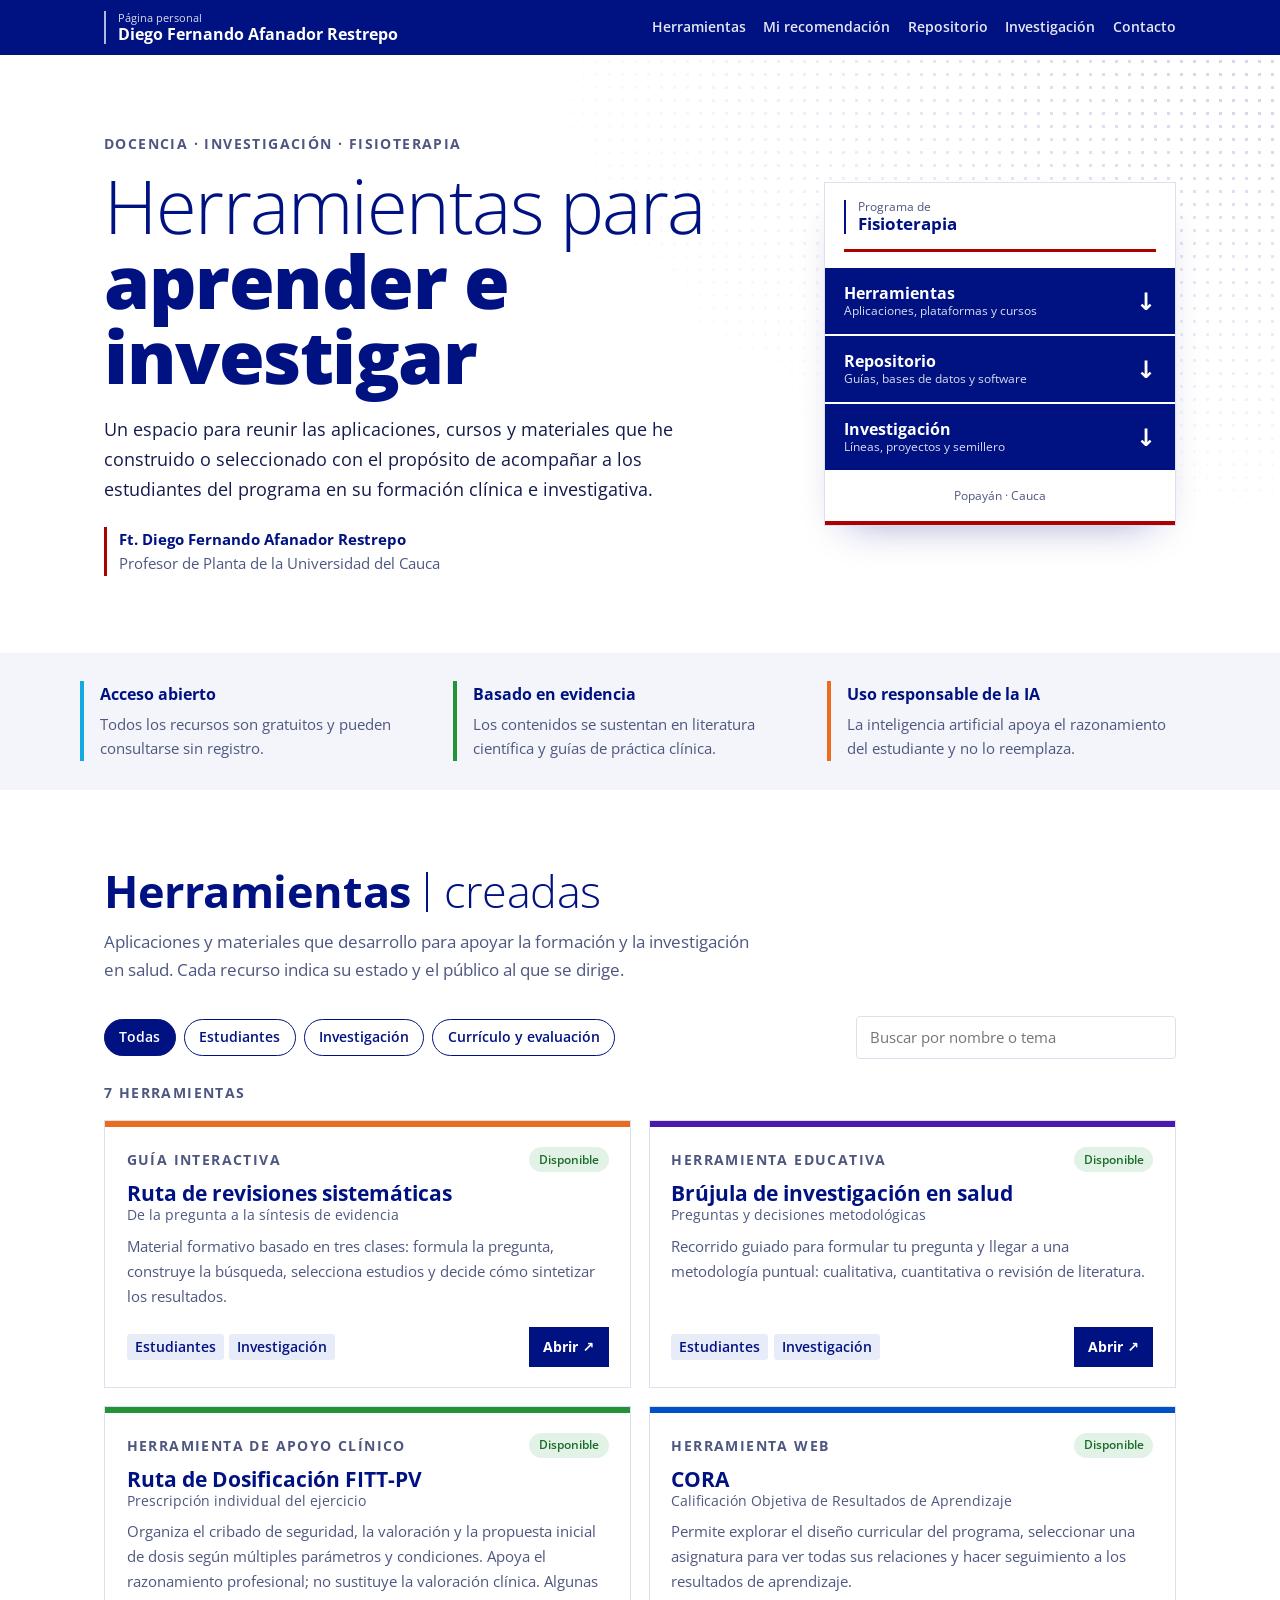
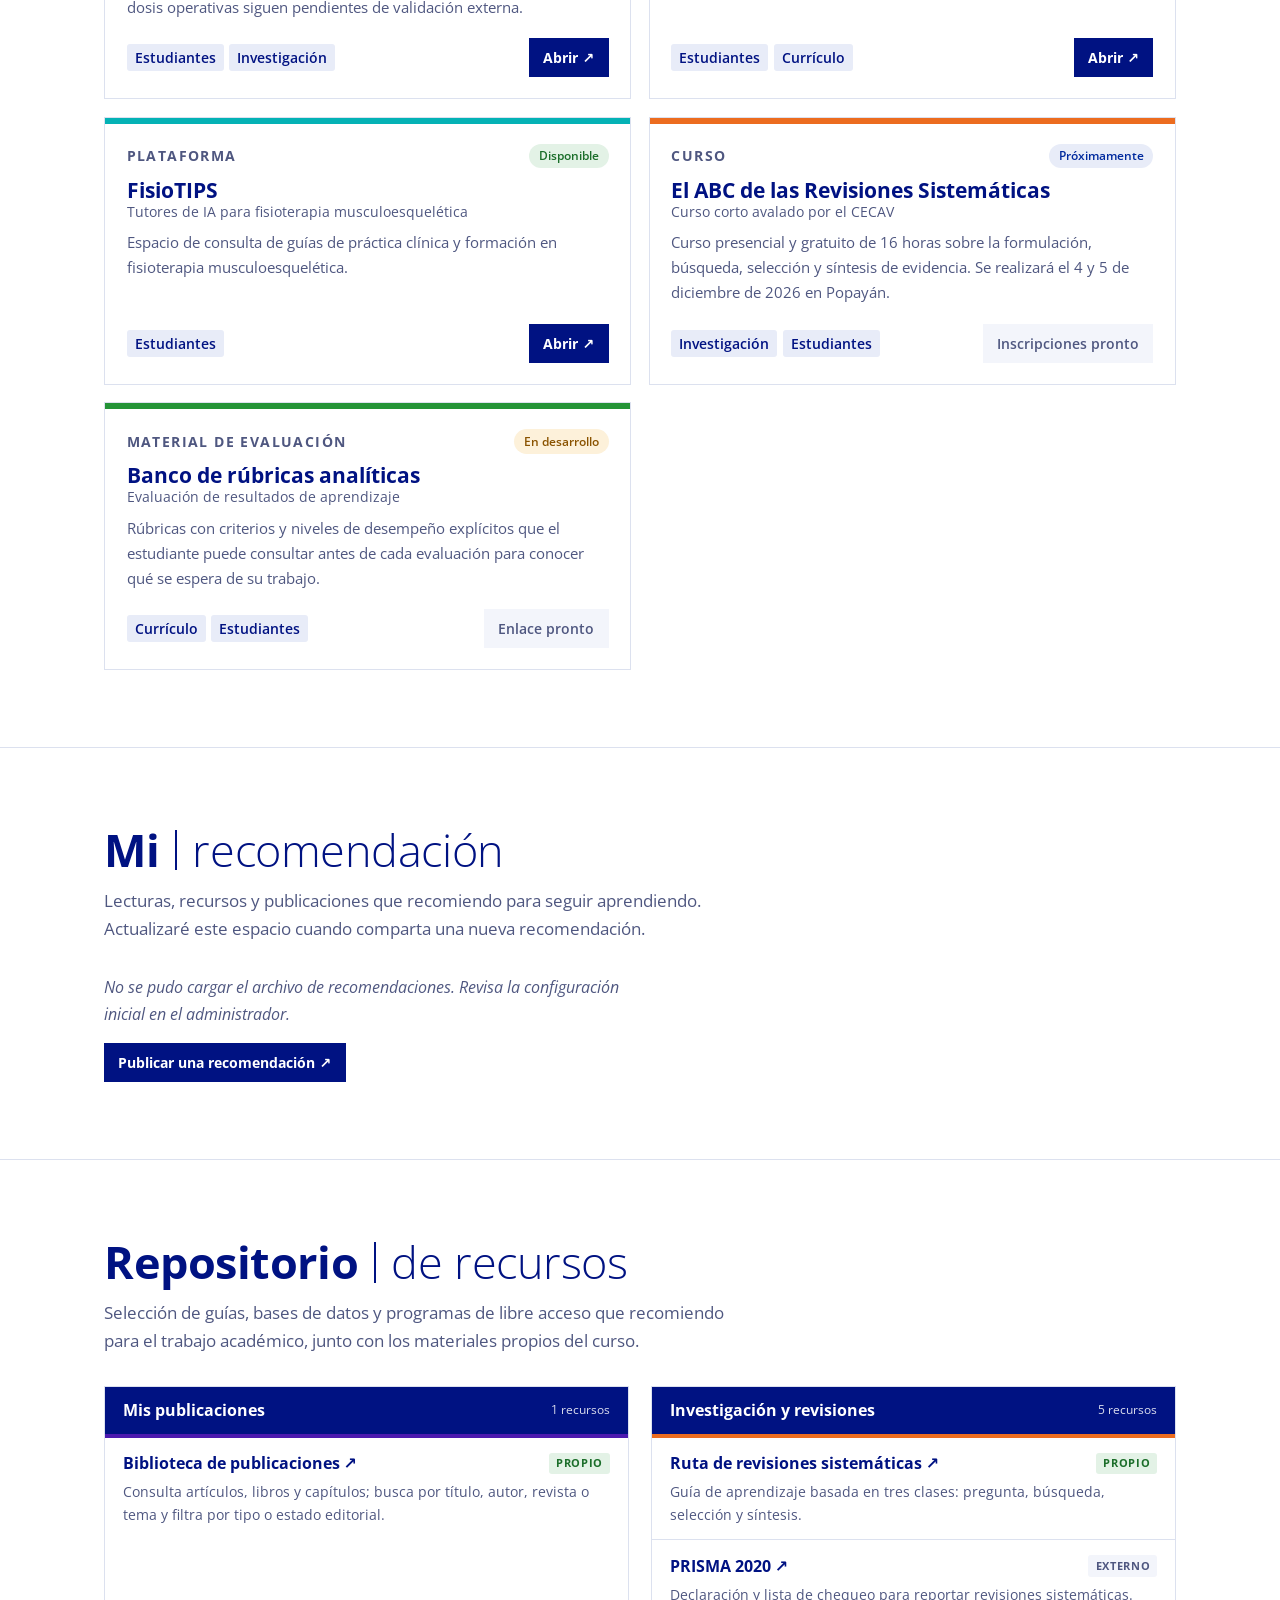
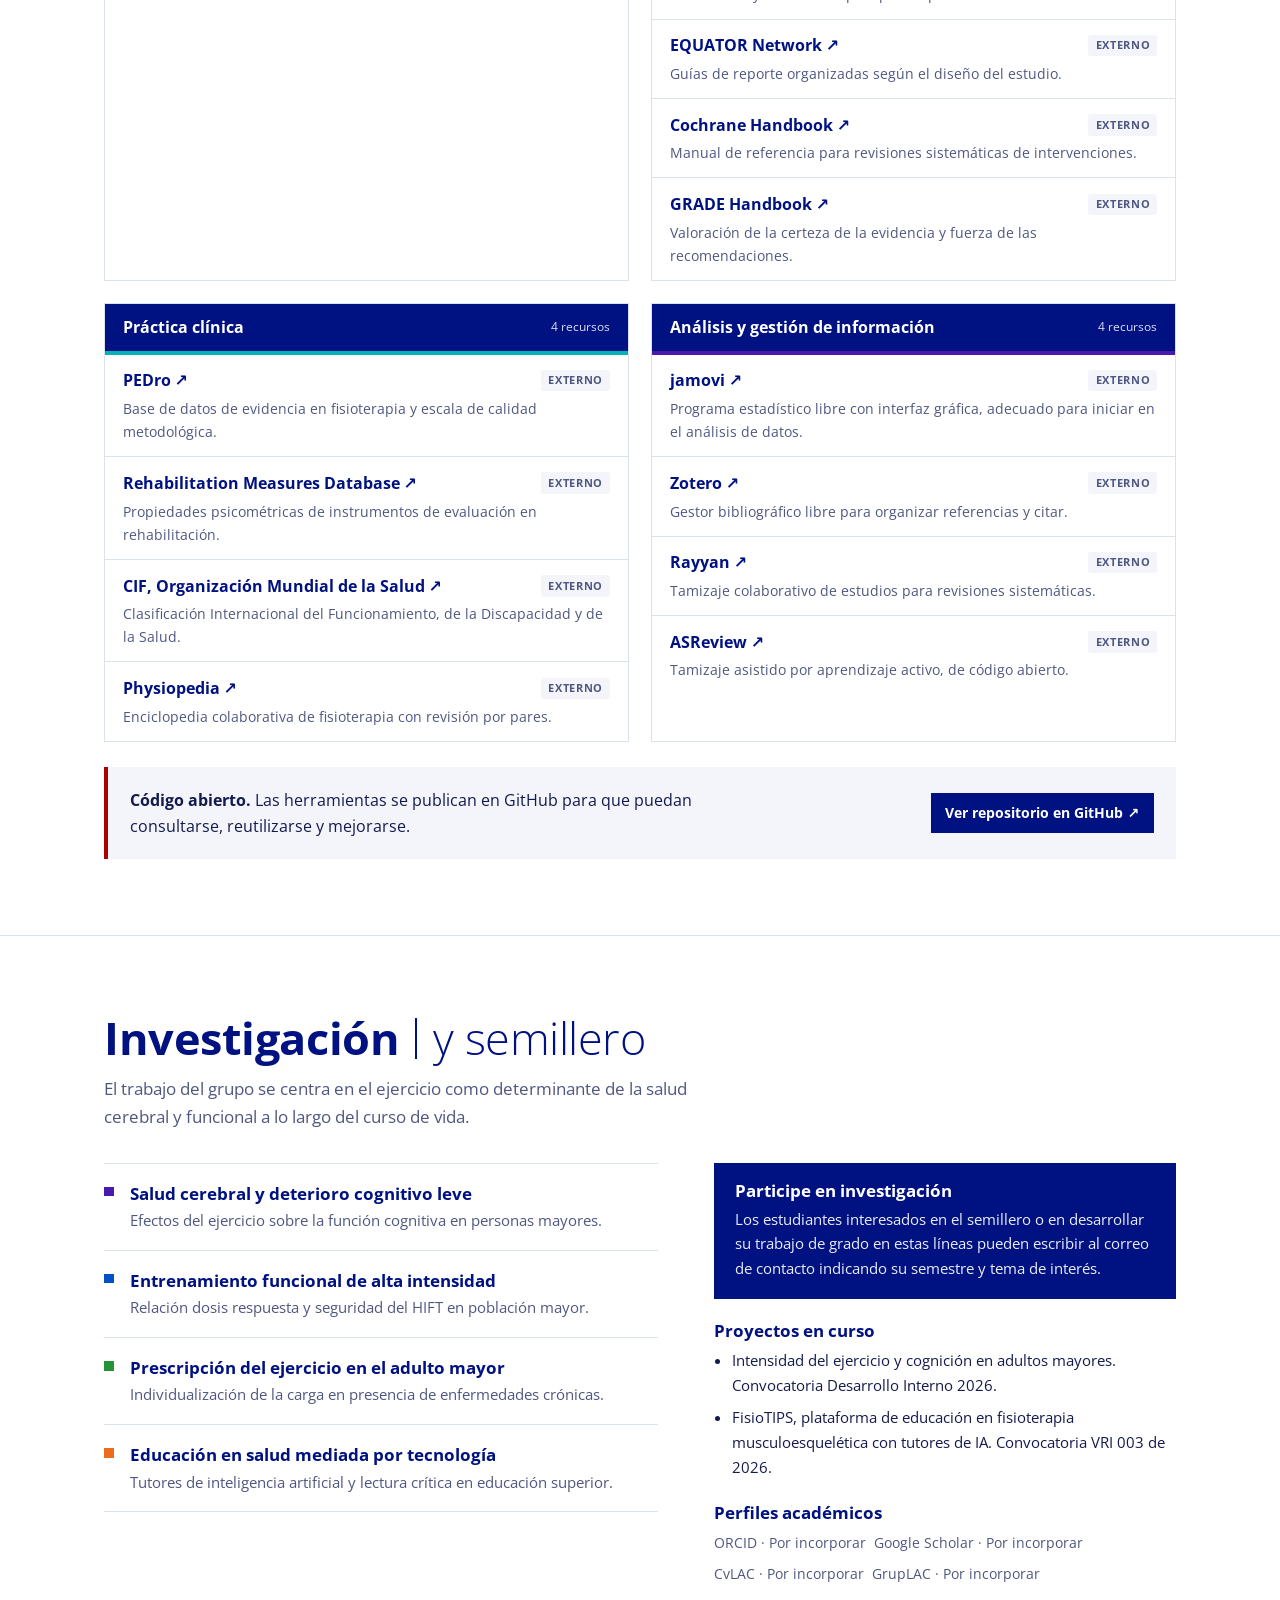
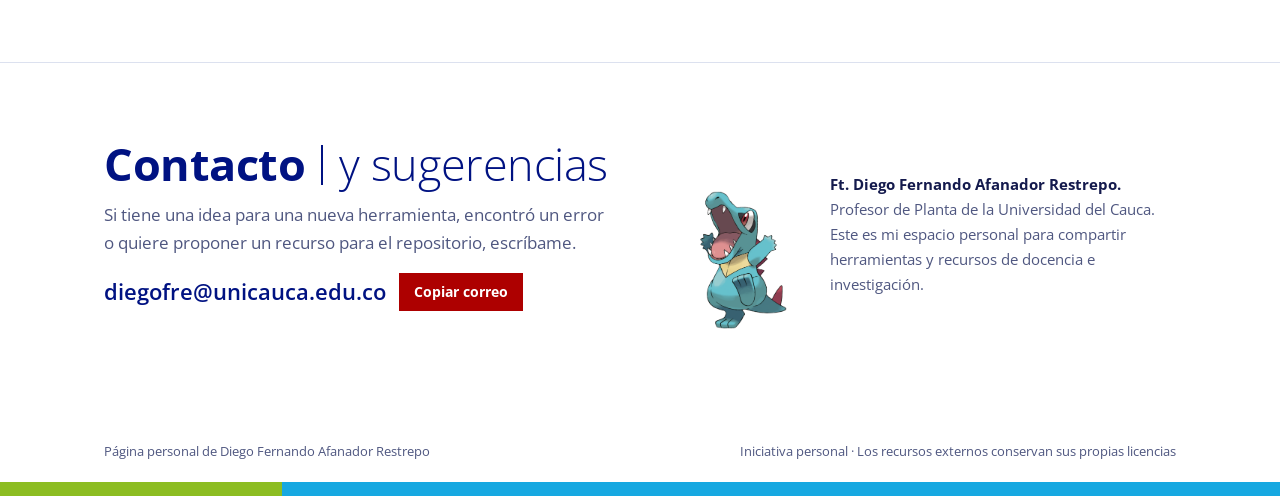
==== commit 649e2efc: "Add files via upload" ====
--- a/index.html
+++ b/index.html
@@ -374,6 +374,9 @@
   { name:"Brújula de investigación en salud", sub:"Preguntas y decisiones metodológicas", kind:"Herramienta educativa", status:"disponible",
     audience:["estudiantes","investigacion"], color:"--c-purpura",
     desc:"Recorrido guiado para formular tu pregunta y llegar a una metodología puntual: cualitativa, cuantitativa o revisión de literatura.", url:"./brujula/" },
+  { name:"Ruta de Dosificación FITT-PV", sub:"Prescripción individual del ejercicio", kind:"Herramienta de apoyo clínico", status:"disponible",
+    audience:["estudiantes","investigacion"], color:"--c-verde",
+    desc:"Organiza el cribado de seguridad, la valoración y la propuesta inicial de dosis según múltiples parámetros y condiciones. Apoya el razonamiento profesional; no sustituye la valoración clínica. Algunas dosis operativas siguen pendientes de validación externa.", url:"./dosificacion/" },
   { name:"CORA", sub:"Calificación Objetiva de Resultados de Aprendizaje", kind:"Herramienta web", status:"disponible",
     audience:["estudiantes","curriculo"], color:"--c-azul",
     desc:"Permite explorar el diseño curricular del programa, seleccionar una asignatura para ver todas sus relaciones y hacer seguimiento a los resultados de aprendizaje.",
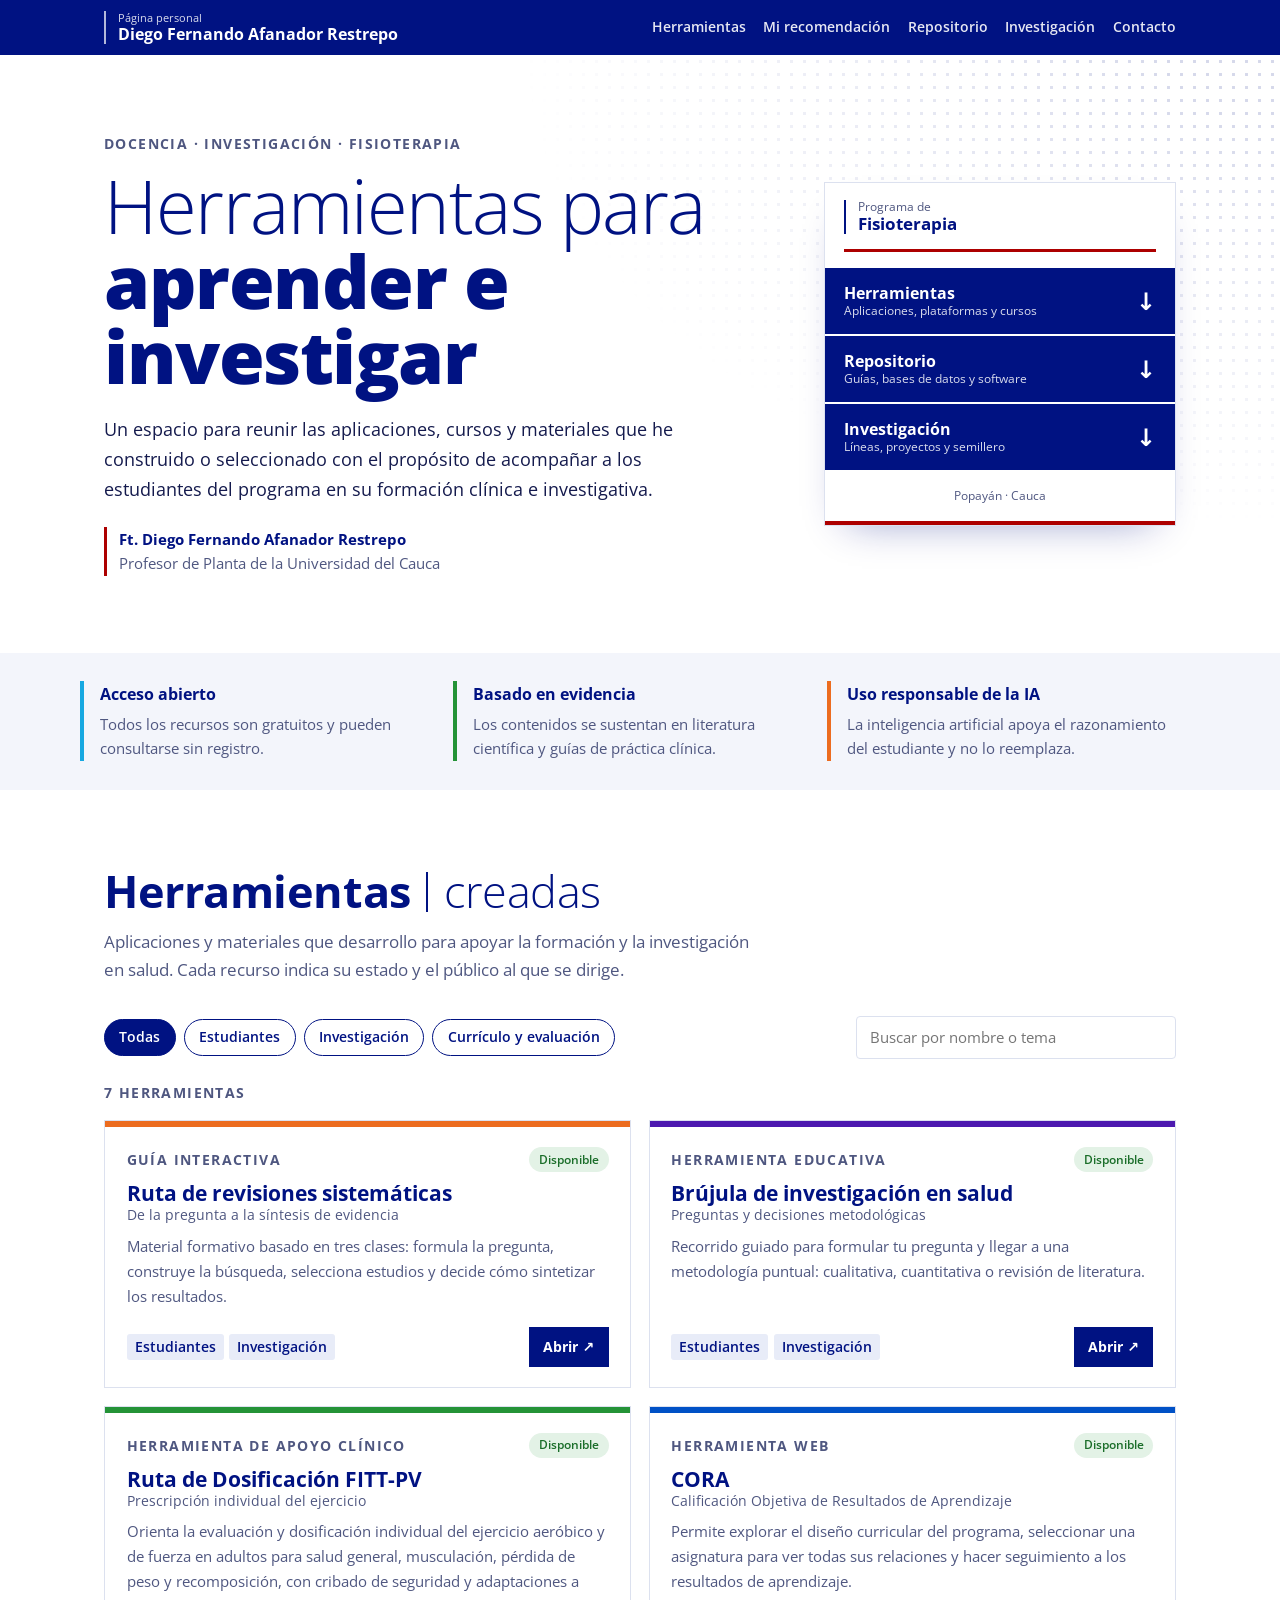
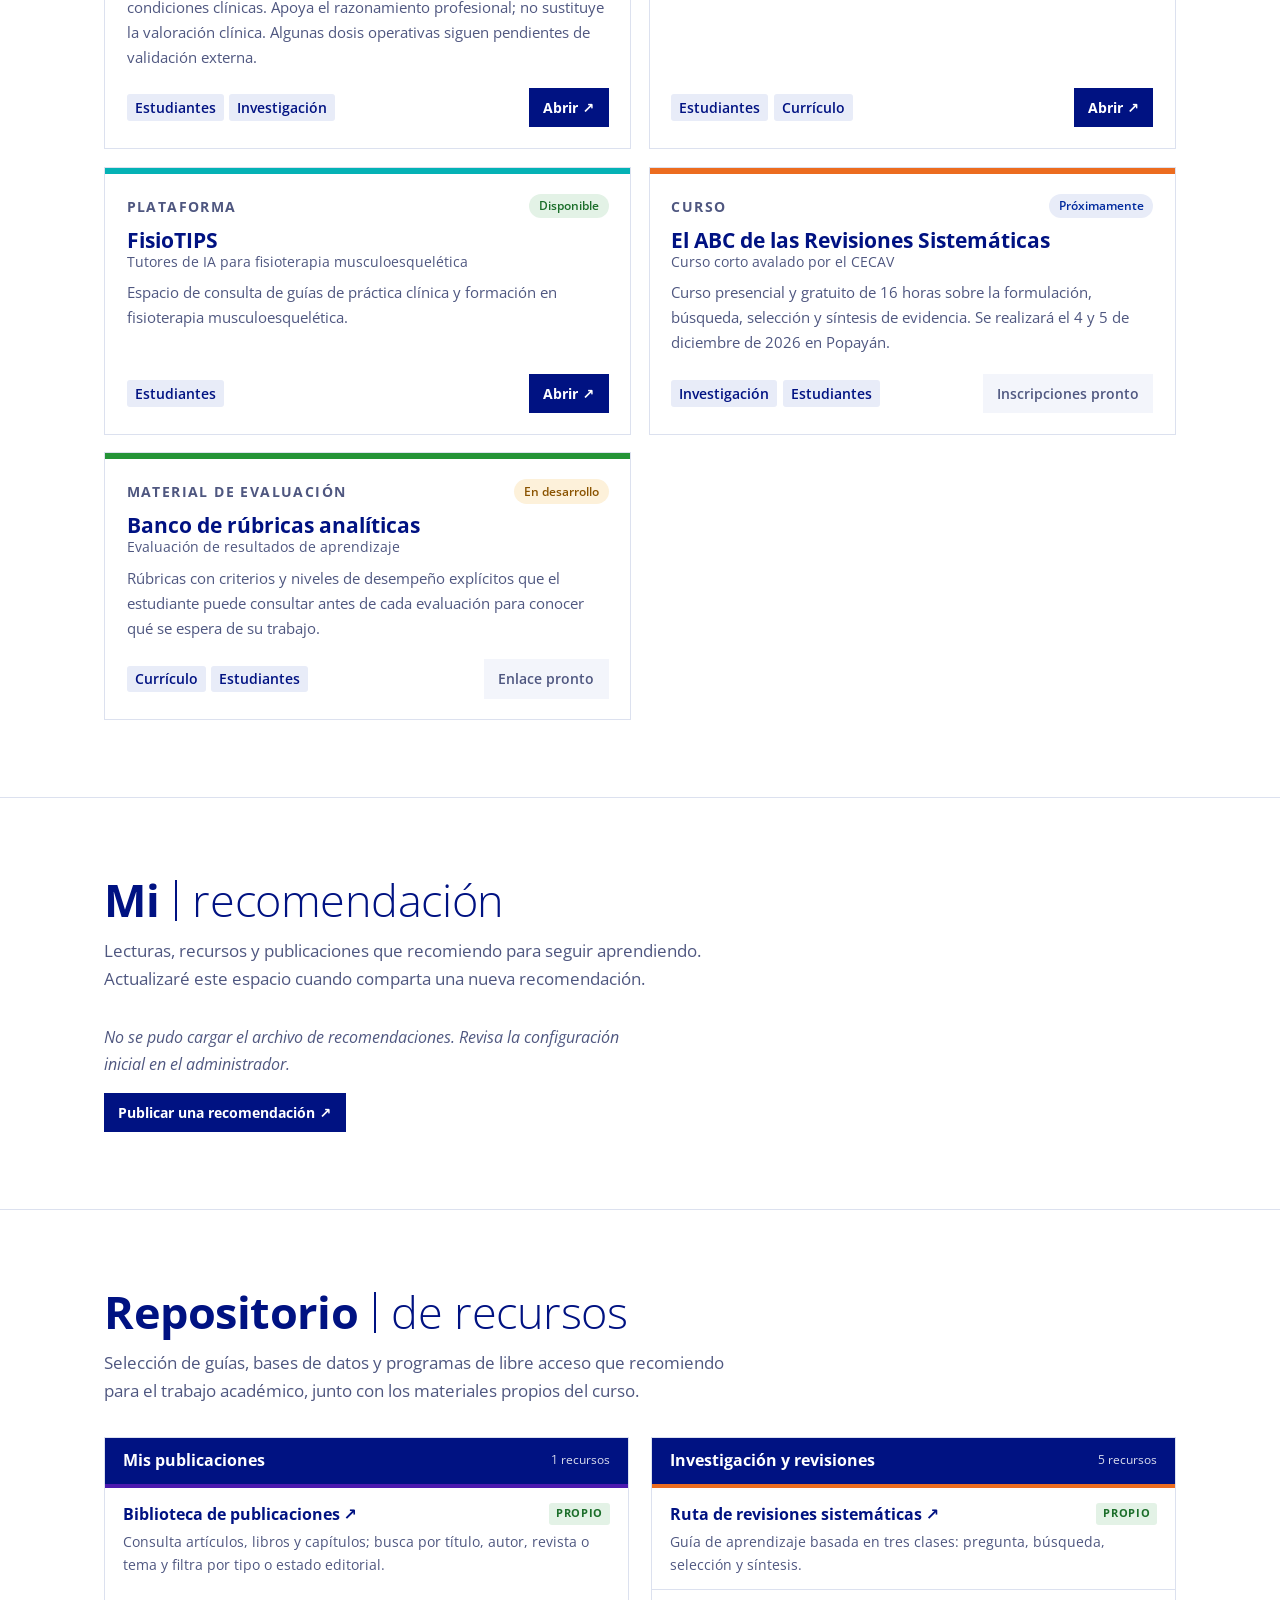
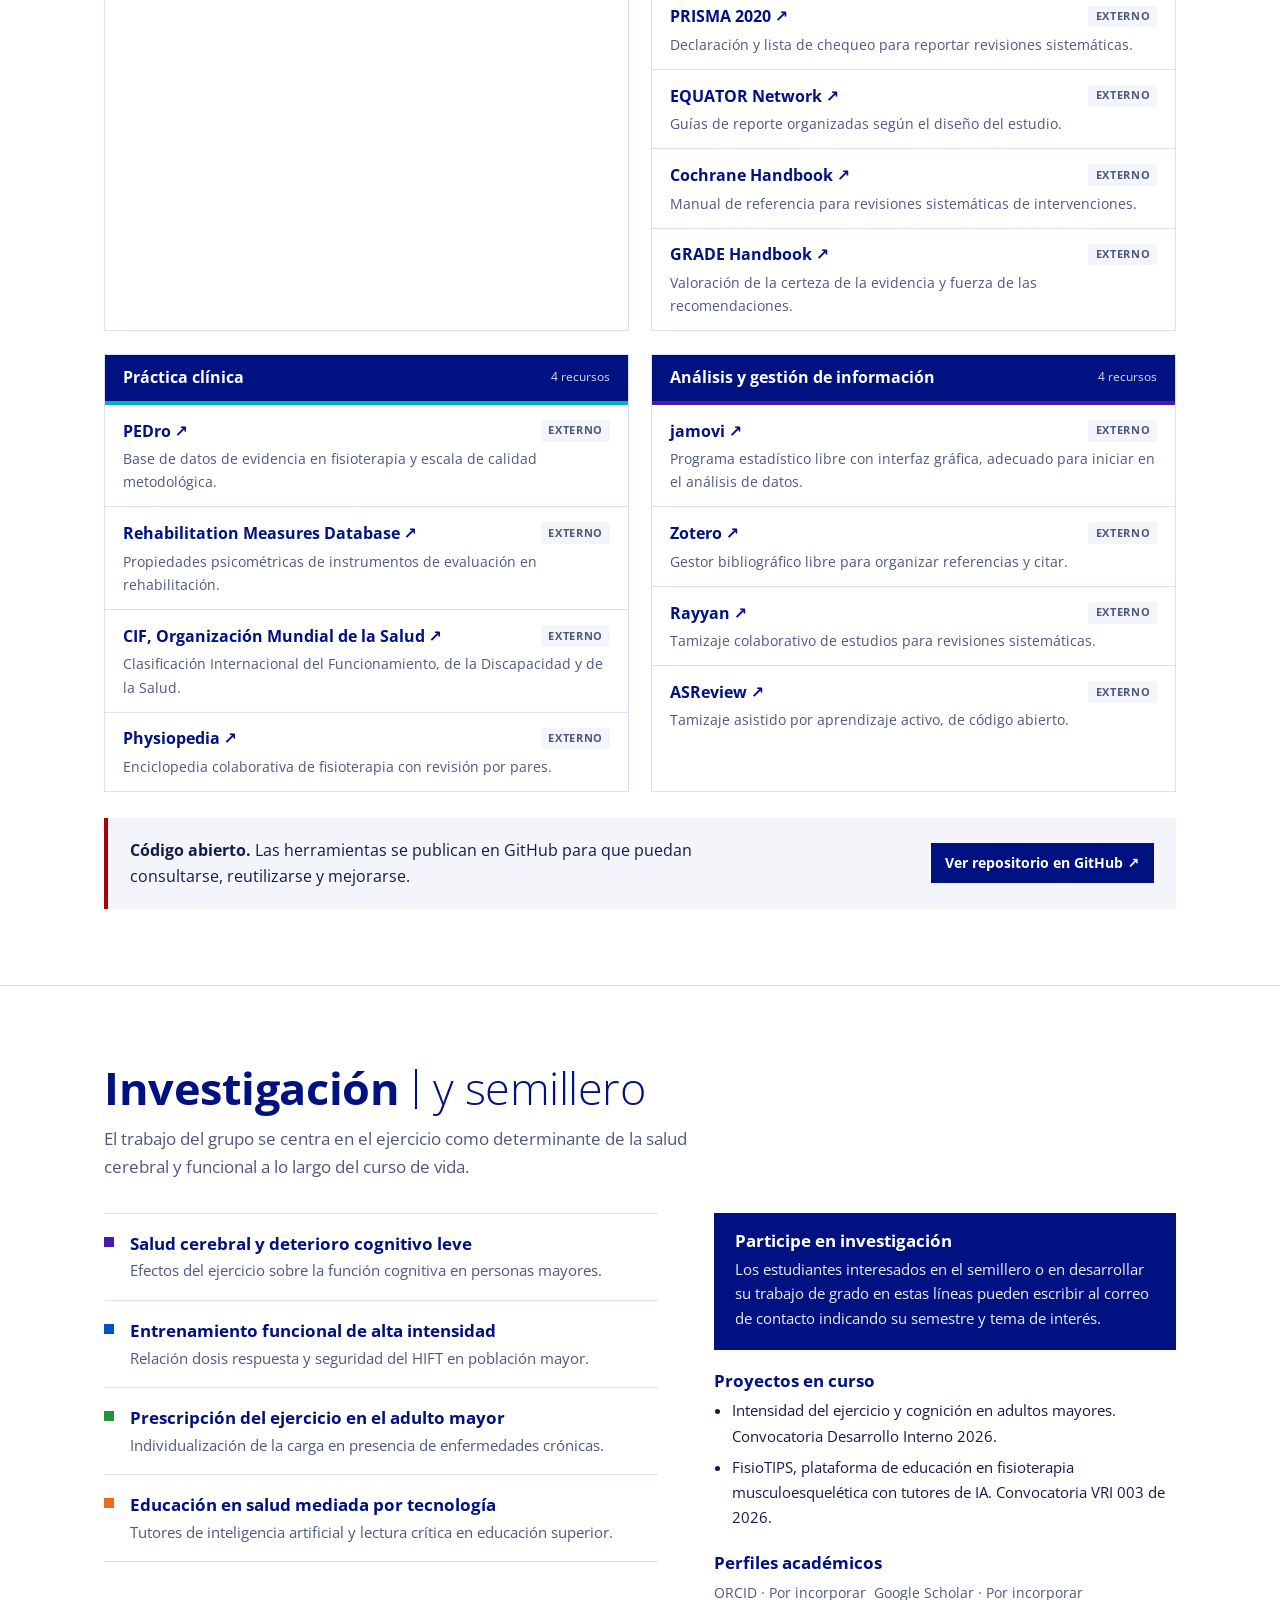
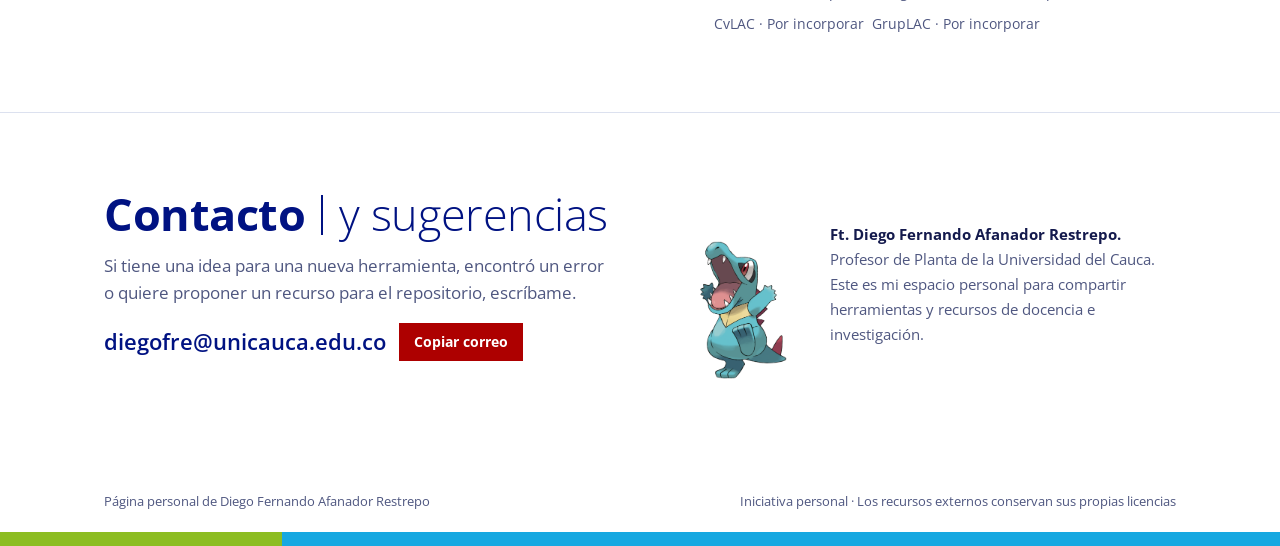
==== commit 5ff4a963: "Add files via upload" ====
--- a/index.html
+++ b/index.html
@@ -376,7 +376,7 @@
     desc:"Recorrido guiado para formular tu pregunta y llegar a una metodología puntual: cualitativa, cuantitativa o revisión de literatura.", url:"./brujula/" },
   { name:"Ruta de Dosificación FITT-PV", sub:"Prescripción individual del ejercicio", kind:"Herramienta de apoyo clínico", status:"disponible",
     audience:["estudiantes","investigacion"], color:"--c-verde",
-    desc:"Organiza el cribado de seguridad, la valoración y la propuesta inicial de dosis según múltiples parámetros y condiciones. Apoya el razonamiento profesional; no sustituye la valoración clínica. Algunas dosis operativas siguen pendientes de validación externa.", url:"./dosificacion/" },
+    desc:"Orienta la evaluación y dosificación individual del ejercicio aeróbico y de fuerza en adultos para salud general, musculación, pérdida de peso y recomposición, con cribado de seguridad y adaptaciones a condiciones clínicas. Apoya el razonamiento profesional; no sustituye la valoración clínica. Algunas dosis operativas siguen pendientes de validación externa.", url:"./dosificacion/" },
   { name:"CORA", sub:"Calificación Objetiva de Resultados de Aprendizaje", kind:"Herramienta web", status:"disponible",
     audience:["estudiantes","curriculo"], color:"--c-azul",
     desc:"Permite explorar el diseño curricular del programa, seleccionar una asignatura para ver todas sus relaciones y hacer seguimiento a los resultados de aprendizaje.",
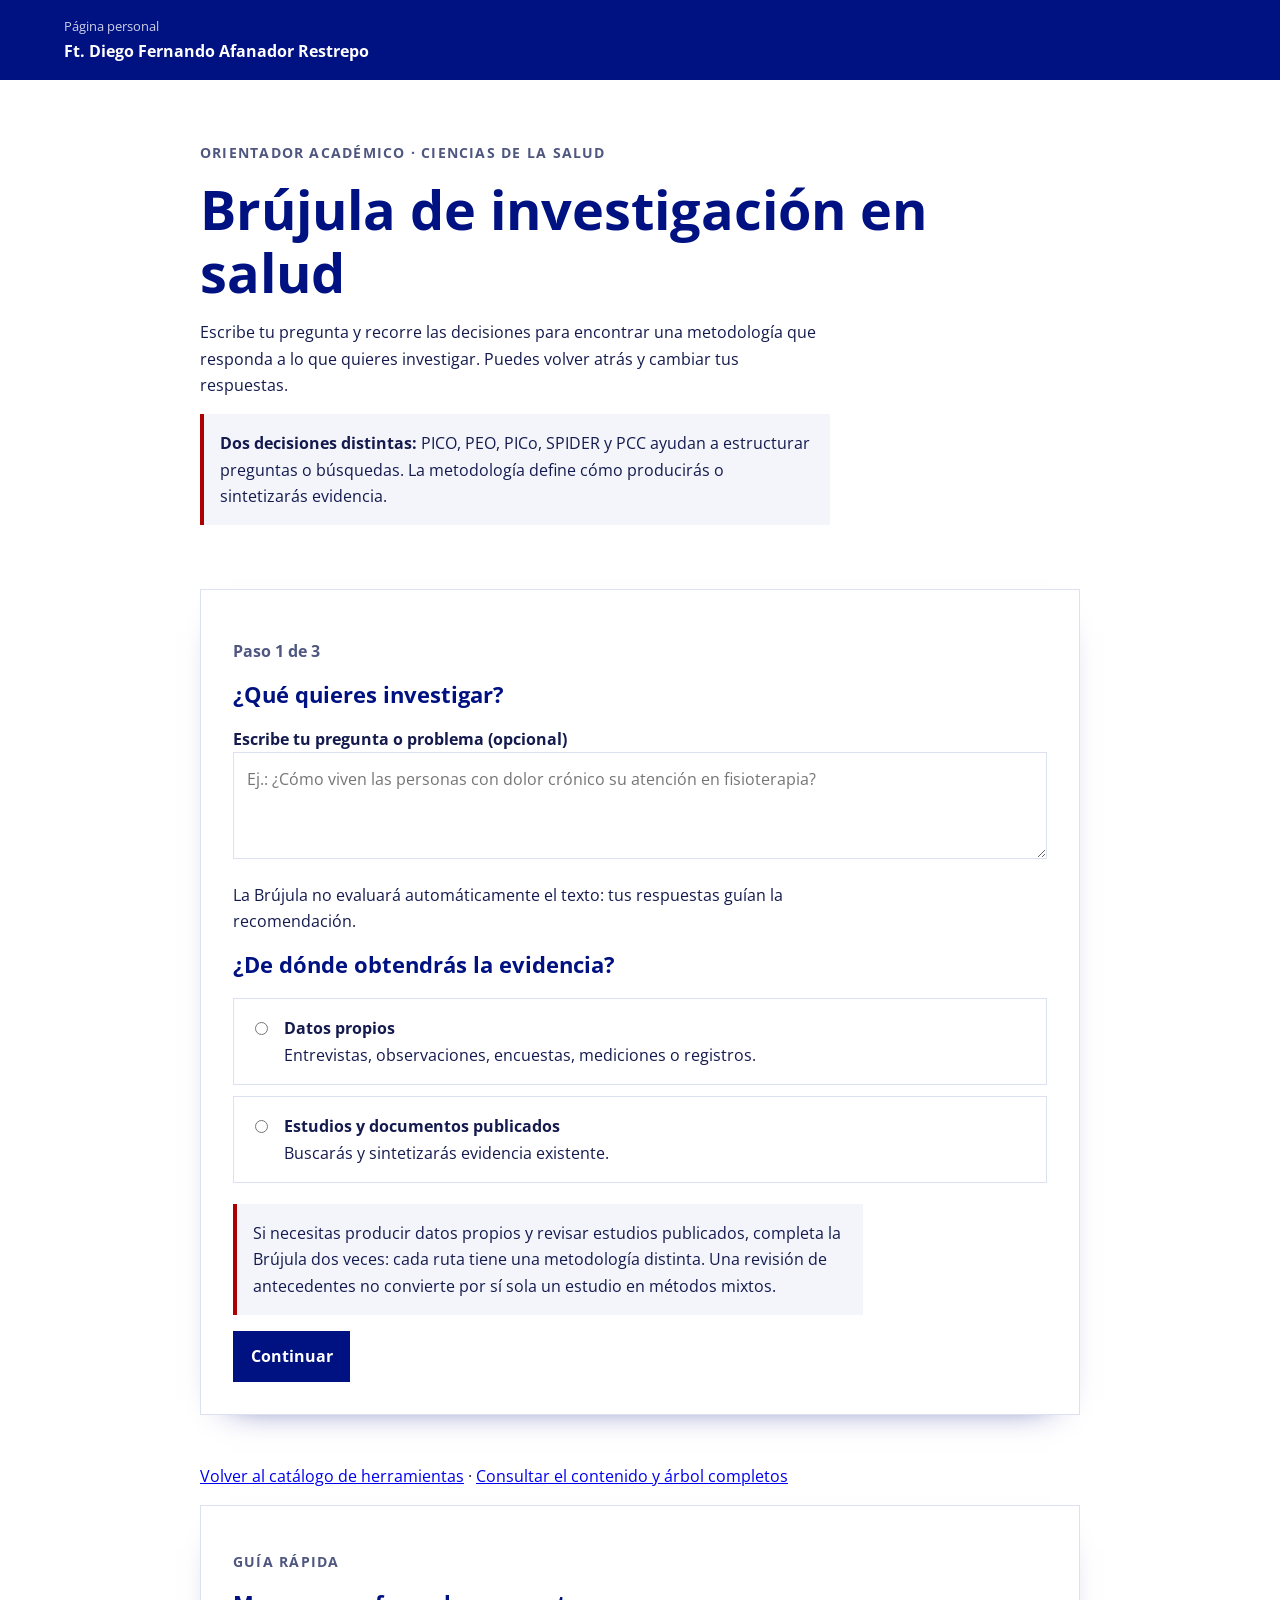
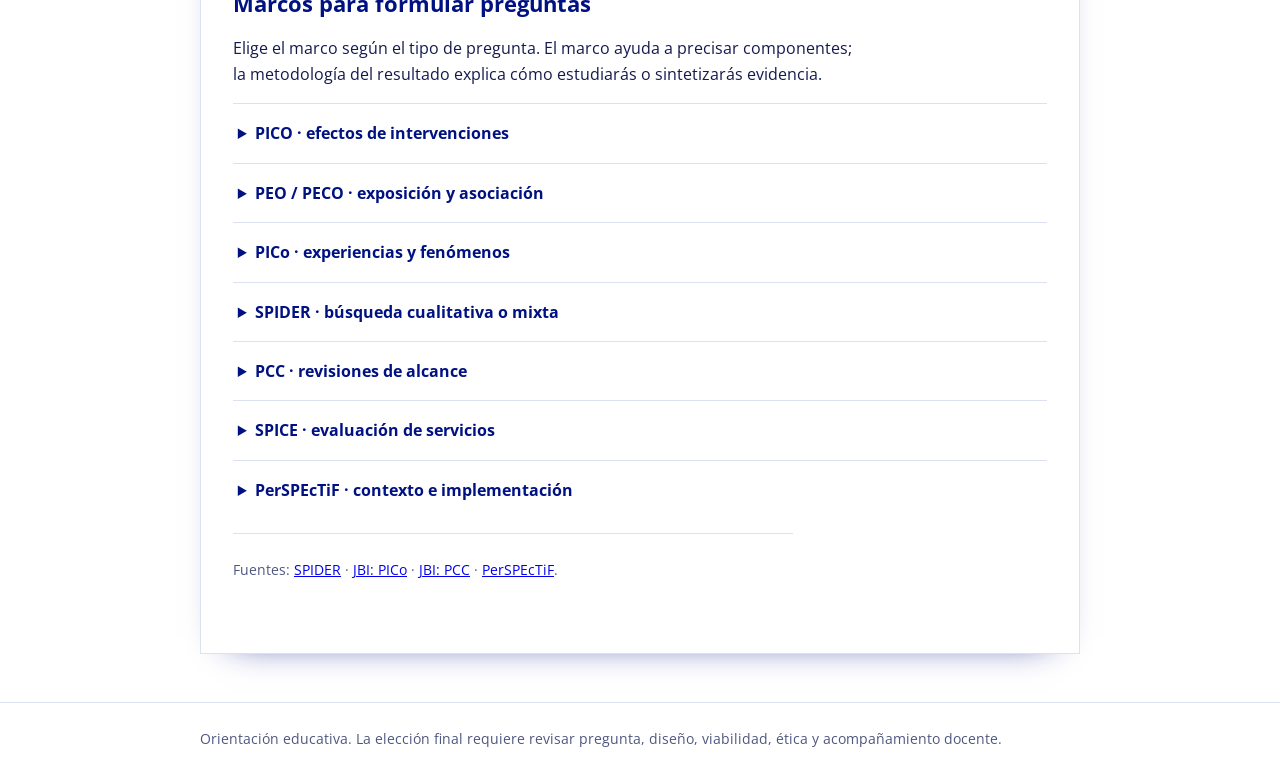
==== commit 84d00ece: "Add files via upload" ====
--- a/index.html
+++ b/index.html
@@ -1,493 +1,121 @@
-<!DOCTYPE html>
-<html lang="es">
-<head>
-<meta charset="utf-8">
-<meta name="viewport" content="width=device-width, initial-scale=1, viewport-fit=cover">
-<title>Diego Fernando Afanador Restrepo | Herramientas y recursos</title>
-<meta name="description" content="Página personal del Ft. Diego Fernando Afanador Restrepo, Profesor de Planta de la Universidad del Cauca. Herramientas y recursos para la formación y la investigación en salud.">
-<link rel="icon" href="favicon.svg" type="image/svg+xml">
-<!--
-  Página personal de recursos académicos.
-  Referentes de identidad visual: colores, Open Sans y sistema de señalética institucional.
-  Para editar contenidos modifique las listas TOOLS y REPO al final del archivo.
-  Los textos entre corchetes [ ] y los enlaces href="#" son espacios por completar.
--->
-<link rel="preconnect" href="https://fonts.googleapis.com">
-<link rel="preconnect" href="https://fonts.gstatic.com" crossorigin>
-<link rel="stylesheet" href="https://fonts.googleapis.com/css2?family=Open+Sans:ital,wght@0,300..800;1,400&display=swap">
-<style>
-/* Layout: lenguaje de señalética institucional. Hero con tótem de orientación, secciones con títulos "Negrita | Ligera",
-   placas azules como encabezados de grupo, banda inferior bicolor con colores complementarios.
-   Identidad institucional sobre fondo blanco, por decisión se mantiene un solo tema claro. */
-:root{
-  --azul:#001282;      /* Azul institucional R0 G18 B130 */
-  --rojo:#AD0000;      /* Rojo institucional R173 G0 B0 */
-  --bg:#FFFFFF;
-  --paper:#F3F5FB;
-  --ink:#141A4D;
-  --muted:#4F5780;
-  --line:#DCE1EF;
-  /* Complementarios del manual */
-  --c-purpura:#4C19AF; --c-real:#002A9E; --c-azul:#0051C6; --c-cian:#16A8E1; --c-turquesa:#04B2B5;
-  --c-verde:#249337; --c-lima:#8CBD22; --c-rojo:#E52724; --c-naranja:#EC6C1F; --c-amarillo:#F8AE15;
-  --ok:#1B6E2A; --ok-bg:#E3F2E6; --warn:#8A5300; --warn-bg:#FDF1DA; --soon:#002A9E; --soon-bg:#E8ECF8;
-  --f:"Open Sans",system-ui,-apple-system,"Segoe UI",Roboto,Arial,sans-serif;
-  --maxw:72rem;
-  color-scheme:light;
-}
-*{box-sizing:border-box}
-body{background:var(--bg);color:var(--ink);font-family:var(--f);font-size:1rem;line-height:1.65;margin:0}
-a{color:var(--c-azul);text-underline-offset:3px}
-a:focus-visible,button:focus-visible,input:focus-visible{outline:3px solid var(--c-cian);outline-offset:2px}
-.wrap{max-width:var(--maxw);margin:0 auto;padding-inline:clamp(16px,4vw,40px)}
-h1,h2,h3{margin:0;color:var(--azul);text-wrap:balance;line-height:1.1}
-p{margin:0;max-width:65ch}
-/* Título institucional "Negrita | Ligera" */
-.t{font-size:clamp(1.9rem,4.2vw,2.8rem);font-weight:300;letter-spacing:-.01em}
-.t b{font-weight:700}
-.t .bar{display:inline-block;width:2px;height:.9em;background:var(--azul);margin:0 .35em;vertical-align:-.08em}
-.lead-in{color:var(--muted);margin-top:.8rem;font-size:1.05rem}
-.label{font-size:.875rem;font-weight:700;letter-spacing:.1em;text-transform:uppercase;color:var(--muted)}
+<!doctype html>
+<html lang="es">
+<head>
+<meta charset="utf-8"><meta name="viewport" content="width=device-width,initial-scale=1">
+<meta name="description" content="Orientador de preguntas y metodologías de investigación en salud.">
+<title>Brújula de investigación en salud</title><link rel="icon" href="../favicon.svg" type="image/svg+xml">
+<link rel="preconnect" href="https://fonts.googleapis.com"><link rel="preconnect" href="https://fonts.gstatic.com" crossorigin>
+<link href="https://fonts.googleapis.com/css2?family=Open+Sans:wght@400;600;700;800&display=swap" rel="stylesheet">
+<style>
+:root{--blue:#001282;--red:#ad0000;--ink:#141a4d;--muted:#4f5780;--paper:#f3f5fb;--line:#dce1ef;font:16px/1.65 "Open Sans",system-ui,sans-serif;color:var(--ink);background:white}*{box-sizing:border-box}body{margin:0}.top{background:var(--blue);color:white;padding:1rem clamp(1rem,5vw,4rem)}.top a{color:white;text-decoration:none}.top small,.top strong{display:block}.top small{opacity:.8}.wrap{width:min(880px,calc(100% - 2rem));margin:0 auto}.intro{padding:3rem 0 2rem}.eyebrow{text-transform:uppercase;font-weight:700;letter-spacing:.09em;color:var(--muted);font-size:.85rem}h1,h2,h3{line-height:1.15;color:var(--blue)}h1{font-size:clamp(2rem,6vw,3.4rem);margin:.5rem 0}h2{font-size:1.35rem}p{max-width:70ch}.panel{border:1px solid var(--line);padding:clamp(1rem,4vw,2rem);margin:1rem 0 3rem;box-shadow:0 14px 36px -30px var(--blue)}.step{display:none}.step.active{display:block}.options{display:grid;gap:.7rem;margin:1.3rem 0}.option{display:flex;gap:.8rem;align-items:flex-start;border:1px solid var(--line);padding:1rem;cursor:pointer}.option:has(input:checked){border-color:var(--blue);background:var(--paper)}input[type=radio]{margin-top:.4rem;accent-color:var(--blue);flex:none}.question{width:100%;padding:.8rem;font:inherit;border:1px solid var(--line)}button,.button{background:var(--blue);color:white;border:0;padding:.75rem 1.1rem;font:inherit;font-weight:700;cursor:pointer;text-decoration:none;display:inline-block}button:hover,.button:hover{background:#002a9e}.secondary{background:white;color:var(--blue);border:1px solid var(--blue)}.actions{display:flex;gap:.75rem;flex-wrap:wrap;margin-top:1.4rem}.hint{background:var(--paper);padding:1rem;border-left:4px solid var(--red)}.result{border-top:4px solid var(--red);padding-top:1rem}.tag{display:inline-block;background:var(--paper);padding:.2rem .6rem;color:var(--blue);font-weight:700}.foot{border-top:1px solid var(--line);padding:1.5rem 0;color:var(--muted);font-size:.9rem}a:focus-visible,button:focus-visible,input:focus-visible{outline:3px solid #16a8e1;outline-offset:3px}.progress{color:var(--muted);font-weight:700} @media(prefers-reduced-motion:reduce){*{scroll-behavior:auto!important;transition:none!important}}
+</style><style>details{border-top:1px solid var(--line);padding:1rem .3rem}details summary{color:var(--blue);cursor:pointer}details p{margin:.65rem 0 0}</style></head>
+<body>
+<header class="top"><a href="../"><small>Página personal</small><strong>Ft. Diego Fernando Afanador Restrepo</strong></a></header>
+<main class="wrap">
+<section class="intro"><p class="eyebrow">Orientador académico · Ciencias de la salud</p><h1>Brújula de investigación en salud</h1><p>Escribe tu pregunta y recorre las decisiones para encontrar una metodología que responda a lo que quieres investigar. Puedes volver atrás y cambiar tus respuestas.</p><p class="hint"><strong>Dos decisiones distintas:</strong> PICO, PEO, PICo, SPIDER y PCC ayudan a estructurar preguntas o búsquedas. La metodología define cómo producirás o sintetizarás evidencia.</p></section>
+<section class="panel" aria-live="polite">
+<div id="wizard">
+<div class="step active" data-step="0"><p class="progress">Paso 1 de 3</p><h2>¿Qué quieres investigar?</h2><label for="research-question"><strong>Escribe tu pregunta o problema (opcional)</strong></label><textarea id="research-question" class="question" rows="3" placeholder="Ej.: ¿Cómo viven las personas con dolor crónico su atención en fisioterapia?"></textarea><p>La Brújula no evaluará automáticamente el texto: tus respuestas guían la recomendación.</p><h2>¿De dónde obtendrás la evidencia?</h2><div class="options">
+<label class="option"><input type="radio" name="source" value="primary"><span><strong>Datos propios</strong><br>Entrevistas, observaciones, encuestas, mediciones o registros.</span></label>
+<label class="option"><input type="radio" name="source" value="review"><span><strong>Estudios y documentos publicados</strong><br>Buscarás y sintetizarás evidencia existente.</span></label>
+</div><p class="hint">Si necesitas producir datos propios y revisar estudios publicados, completa la Brújula dos veces: cada ruta tiene una metodología distinta. Una revisión de antecedentes no convierte por sí sola un estudio en métodos mixtos.</p><button data-next>Continuar</button></div>
+<div class="step" data-step="1"><p class="progress">Paso 2 de 3</p><h2>¿Qué quieres conocer principalmente?</h2><div class="options" id="aims"></div><div class="actions"><button class="secondary" data-back>Volver</button><button data-next>Continuar</button></div></div>
+<div class="step" data-step="2"><p class="progress">Paso 3 de 3</p><h2>Precisa el propósito</h2><div id="detail"></div><div class="actions"><button class="secondary" data-back>Volver</button><button id="recommend">Ver metodología sugerida</button></div></div>
+<div class="step" data-step="3" id="answer"></div>
+</div></section>
+<p><a href="../">Volver al catálogo de herramientas</a> · <a href="contenido-y-arbol-de-decisiones.md">Consultar el contenido y árbol completos</a></p>
+<section class="panel" id="marcos"><p class="eyebrow">Guía rápida</p><h2>Marcos para formular preguntas</h2><p>Elige el marco según el tipo de pregunta. El marco ayuda a precisar componentes; la metodología del resultado explica cómo estudiarás o sintetizarás evidencia.</p>
+<details><summary><strong>PICO · efectos de intervenciones</strong></summary><p><b>P</b> población · <b>I</b> intervención · <b>C</b> comparación · <b>O</b> desenlace.</p><p>Ejemplo: En adultos con hipertensión, ¿qué efecto tiene el seguimiento por enfermería frente a la atención habitual sobre la presión arterial?</p></details>
+<details><summary><strong>PEO / PECO · exposición y asociación</strong></summary><p><b>P</b> población · <b>E</b> exposición · <b>O</b> desenlace · <b>C</b> comparación opcional en PECO.</p><p>Ejemplo: ¿Qué asociación existe entre el trabajo nocturno y la calidad del sueño en personal de enfermería? PEO no significa automáticamente investigación cualitativa.</p></details>
+<details><summary><strong>PICo · experiencias y fenómenos</strong></summary><p><b>P</b> participantes · <b>I</b> fenómeno de interés · <b>Co</b> contexto.</p><p>Ejemplo: ¿Cómo viven las personas con enfermedad renal el inicio de hemodiálisis en su centro de atención? JBI recomienda PICo para preguntas de revisiones cualitativas.</p></details>
+<details><summary><strong>SPIDER · búsqueda cualitativa o mixta</strong></summary><p><b>S</b> muestra · <b>PI</b> fenómeno de interés · <b>D</b> diseño · <b>E</b> evaluación o experiencia · <b>R</b> tipo de investigación.</p><p>Ayuda a formular preguntas y delimitar búsquedas. Completar cada componente no obliga a incluirlo como término de búsqueda: demasiadas restricciones pueden omitir estudios.</p></details>
+<details><summary><strong>PCC · revisiones de alcance</strong></summary><p><b>P</b> población · <b>C</b> concepto · <b>C</b> contexto.</p><p>Ejemplo: ¿Qué evidencia existe sobre necesidades de apoyo de cuidadores de personas con demencia en atención domiciliaria?</p></details>
+<details><summary><strong>SPICE · evaluación de servicios</strong></summary><p><b>S</b> entorno · <b>P</b> perspectiva · <b>I</b> intervención · <b>C</b> comparación · <b>E</b> evaluación.</p><p>Permite precisar para quién y dónde se evalúa una actuación; no es exclusivo de investigación cualitativa.</p></details>
+<details><summary><strong>PerSPEcTiF · contexto e implementación</strong></summary><p>Perspectiva · entorno · fenómeno o problema · ambiente amplio · comparación opcional · tiempo · hallazgos.</p><p>Útil cuando la implementación y los contextos sociales u organizacionales son centrales.</p></details>
+<p class="foot">Fuentes: <a href="https://pubmed.ncbi.nlm.nih.gov/22829486/" target="_blank" rel="noopener">SPIDER</a> · <a href="https://jbi-global.atlassian.net/wiki/spaces/MANUAL/pages/863895732/3.3.7+Determining+the+review+question" target="_blank" rel="noopener">JBI: PICo</a> · <a href="https://jbi-global.atlassian.net/wiki/spaces/MANUAL/pages/355862707/10.2.4+Developing+and+aligning+the+eligibility+criteria+with+the+objective+s+and+question+s" target="_blank" rel="noopener">JBI: PCC</a> · <a href="https://pmc.ncbi.nlm.nih.gov/articles/PMC6350737/" target="_blank" rel="noopener">PerSPEcTiF</a>.</p>
+</section>
+</main><footer class="foot"><div class="wrap">Orientación educativa. La elección final requiere revisar pregunta, diseño, viabilidad, ética y acompañamiento docente.</div></footer>
+<script>
+const steps=[...document.querySelectorAll('.step')];let current=0;
+const choices={
+ primary:[['qual','Comprender experiencias, significados, prácticas, lenguaje o procesos'],['effect','Estimar el efecto de una intervención'],['assoc','Estudiar la asociación entre una exposición y un desenlace'],['freq','Estimar frecuencia o prevalencia'],['mixed','Integrar objetivos cualitativos y cuantitativos']],
+ review:[['qual','Sintetizar experiencias o hallazgos cualitativos'],['effect','Sintetizar efectos de intervenciones'],['assoc','Sintetizar asociaciones de exposición y desenlace'],['freq','Sintetizar frecuencia o prevalencia'],['map','Mapear conceptos, tipos de evidencia y vacíos'],['realist','Explicar qué funciona, para quién y en qué contexto'],['critical','Cuestionar supuestos y construir una explicación conceptual'],['meta-narrative','Comparar cómo tradiciones distintas investigan un problema'],['mixed','Integrar evidencia cualitativa y cuantitativa']]
+};
+const recommendations={
+ primary:{
+ qual:{options:[['describe','Describir necesidades o perspectivas para orientar la práctica'],['interpret','Interpretar patrones con utilidad para el cuidado'],['phen-desc','Comprender la estructura de una experiencia vivida'],['phen-herm','Interpretar una experiencia situada'],['ipa','Comprender en profundidad cómo personas concretas dan sentido a una experiencia'],['grounded','Construir una explicación teórica de un proceso mediante análisis y muestreo iterativos'],['ethno','Comprender prácticas y cultura compartida mediante trabajo de campo'],['focused-ethno','Comprender una práctica concreta en un servicio o contexto delimitado'],['netnography','Comprender prácticas y cultura de una comunidad digital'],['case','Estudiar en profundidad un caso delimitado'],['narrative','Analizar relatos y trayectorias'],['participatory','Transformar una situación con participantes que comparten decisiones'],['discourse','Analizar cómo el lenguaje construye significados e identidades'],['conversation','Analizar acciones y secuencias en interacciones naturales'],['doc-content','Analizar documentos como datos para describir contenidos y categorías'],['auto','Relacionar experiencia propia y cultura'],['longitudinal','Comprender cómo cambia un fenómeno mediante seguimiento en varios momentos']]},
+ effect:{options:[['rand','Asignaré aleatoriamente la intervención'],['controlled','La asignaré sin aleatorizar y compararé medidas antes y después'],['its','La asignaré sin aleatorizar y tendré varias medidas antes y después'],['beforeafter','Mediré un grupo antes y después, sin grupo control'],['observational','No asignaré la intervención']]},
+ assoc:{options:[['cohort-pro','Seguiré hacia el futuro desde la exposición'],['cohort-retro','Reconstruiré exposición y seguimiento con registros'],['casecontrol','Seleccionaré participantes según el desenlace'],['cross','Mediré exposición y desenlace en un corte']]},
+ freq:{options:[['prev','Contaré casos existentes en un momento o periodo'],['inc-pro','Seguiré hacia el futuro para identificar casos nuevos'],['inc-retro','Usaré registros para identificar casos nuevos en un periodo pasado']]},
+ mixed:{options:[['seq-exp','Primero mediré y luego explicaré los resultados con datos cualitativos'],['seq-expl','Primero exploraré cualitativamente y luego mediré o probaré lo encontrado'],['convergent','Recogeré datos cualitativos y cuantitativos en paralelo y los integraré']]}
+ },
+ review:{
+ qual:{options:[['aggregate','Agregar hallazgos para orientar la práctica'],['thematic','Construir temas entre los estudios'],['metaethno','Traducir conceptos entre estudios y desarrollar una interpretación'],['framework','Sintetizar hallazgos mediante un marco conceptual']],framework:'PICo (población, fenómeno de interés, contexto) estructura preguntas cualitativas. SPIDER (muestra, fenómeno, diseño, evaluación, tipo de investigación) puede ayudar a delimitar búsquedas de evidencia cualitativa o mixta.'},
+ effect:{options:[['systematic-effect','Estimar efectos con una búsqueda sistemática']],framework:'PICO organiza población, intervención, comparación y desenlace.'},
+ assoc:{options:[['systematic-etiology','Sintetizar asociaciones entre exposición y desenlace']],framework:'PEO o PECO organiza población, exposición y desenlace, con comparador cuando corresponda.'},
+ freq:{options:[['systematic-prev','Estimar prevalencia de casos existentes'],['systematic-inc','Estimar incidencia de casos nuevos']],framework:'Define población, condición, lugar y periodo.'},
+ map:{options:[['scoping','Mapear evidencia, conceptos y vacíos']],framework:'PCC organiza población, concepto y contexto en revisiones de alcance.'},
+ realist:{options:[['realist-review','Explicar qué funciona, para quién y en qué circunstancias']],framework:'PICo puede delimitar participantes, fenómeno y contexto; la pregunta realista relaciona contexto, mecanismo y resultado.'},
+ critical:{options:[['critical-synthesis','Cuestionar supuestos y construir una explicación conceptual de la literatura']],framework:'La pregunta puede evolucionar iterativamente. El método exige justificar búsqueda y selección interpretativas.'},
+ 'meta-narrative':{options:[['meta-narrative-review','Comparar cómo tradiciones distintas han investigado y explicado el problema']],framework:'La pregunta se centra en las tradiciones de investigación, sus conceptos y desarrollos históricos.'},
+ mixed:{options:[['mixed-integrated','Integrar evidencia cualitativa y cuantitativa sobre la misma pregunta mediante transformación justificada'],['mixed-segregated','Sintetizar por separado dimensiones complementarias e integrarlas al final']],framework:'Puede formular preguntas complementarias, como PICO y PICo, y especificar cómo se integran sus hallazgos.'}
+ }};
+const finalText={
+ describe:['Estudio cualitativo descriptivo','Adecuado cuando quieres describir perspectivas o necesidades para orientar la práctica y mantenerte próxima a los relatos. PICo puede ordenar participantes, fenómeno y contexto. Entrevistas semiestructuradas y análisis cualitativo de contenido son opciones a justificar.'],
+ interpret:['Descripción interpretativa','Adecuada para producir una interpretación aplicada al cuidado, basada en patrones y diferencias de las experiencias. Explicita tu perspectiva disciplinar y cómo aporta a la práctica.'],
+ 'focused-ethno':['Etnografía focalizada','Estudia una práctica concreta en su contexto cultural, con observación focalizada y fuentes complementarias. Define el campo y el periodo de observación.'],
+ netnography:['Etnografía digital (netnografía)','Estudia prácticas y cultura de una comunidad en línea. La presencia de datos publicados en internet por sí sola no basta para elegir este enfoque.'],
+ 'doc-content':['Estudio cualitativo descriptivo con análisis documental y análisis cualitativo de contenido','Usa documentos como datos primarios para describir categorías o contenidos. Define el corpus, periodo, criterios de selección y procedimiento analítico.'],
+ longitudinal:['Estudio cualitativo longitudinal','Recoge datos en varios momentos para analizar continuidad y cambio. Un único relato retrospectivo no equivale a seguimiento longitudinal.'],
+ 'phen-desc':['Fenomenología descriptiva','Busca describir la estructura de una experiencia vivida desde una tradición fenomenológica descriptiva. Requiere relatos detallados y un método de análisis congruente.'],
+ 'phen-herm':['Fenomenología hermenéutica','Busca interpretar una experiencia situada y sus significados. Explicita el papel de la interpretación, el contexto y los supuestos del equipo investigador.'],
+ ipa:['Análisis fenomenológico interpretativo (IPA)','Explora cómo personas concretas dan sentido a una experiencia relevante. Analiza cada caso en profundidad antes de buscar patrones entre casos.'],
+ grounded:['Teoría fundamentada','Busca desarrollar una explicación teórica de un proceso. Requiere análisis y recogida iterativos, comparación constante y muestreo teórico.'],
+ ethno:['Etnografía','Busca comprender prácticas, creencias y normas compartidas en su contexto cultural. Implica trabajo de campo y observación contextual, además de otras fuentes.'],
+ case:['Estudio de caso cualitativo','Examina en profundidad una unidad delimitada, como un programa o servicio, dentro de un lugar y periodo definidos. Puede reunir entrevistas, observaciones y documentos.'],
+ narrative:['Investigación narrativa','Analiza cómo las personas organizan y dan sentido a sus historias y trayectorias. Conserva secuencia, forma y contexto de los relatos.'],
+ participatory:['Investigación acción participativa','Integra producción de conocimiento con ciclos de acción y reflexión decididos junto con participantes. Define cómo compartirán las decisiones.'],
+ discourse:['Estudio cualitativo de análisis del discurso','Analiza cómo el lenguaje construye versiones de la realidad, identidades o responsabilidades. Define tradición, corpus y relación entre texto y contexto.'],
+ conversation:['Estudio cualitativo con análisis de la conversación','Analiza cómo se realizan acciones turno a turno en interacciones naturales. Requiere grabaciones y transcripciones detalladas.'],
+ auto:['Autoetnografía','Conecta una experiencia personal con significados sociales y culturales. Requiere análisis reflexivo y cuidado de la privacidad de otras personas.'],
+ rand:['Ensayo controlado aleatorizado','El equipo asigna aleatoriamente la intervención y compara resultados entre grupos. Confirma viabilidad, ética, desenlace y seguimiento.'],
+ controlled:['Estudio cuasiexperimental controlado antes-después','Evalúa una intervención sin asignación aleatoria, comparando grupos con mediciones antes y después. Atiende diferencias iniciales y factores de confusión.'],
+ its:['Serie temporal interrumpida','Evalúa cambios en una serie de medidas antes y después de una intervención con momento de inicio definido. Considera cambios concurrentes.'],
+ beforeafter:['Estudio antes-después no controlado','Compara medidas del mismo grupo antes y después. Los cambios observados no pueden atribuirse con seguridad a la intervención sin comparación.'],
+ 'cohort-pro':['Estudio de cohorte prospectiva','Parte de la exposición y sigue a la población hacia desenlaces futuros. Define seguimiento, pérdidas y factores de confusión.'],
+ 'cohort-retro':['Estudio de cohorte retrospectiva','Reconstruye exposición y desenlaces pasados con registros. Verifica que estos documenten población en riesgo, temporalidad y variables pertinentes.'],
+ casecontrol:['Estudio de casos y controles','Selecciona participantes según presencia o ausencia del desenlace y compara exposiciones previas. Define la fuente de controles y posibles sesgos de recuerdo y selección.'],
+ cross:['Estudio transversal analítico','Mide exposición y desenlace en un corte temporal. Puede estimar asociaciones, pero suele tener límites para establecer qué ocurrió primero.'],
+ prev:['Estudio transversal descriptivo de prevalencia','Estima casos existentes en una población y periodo definidos. Precisa denominador, definición de caso y marco de muestreo.'],
+ 'inc-pro':['Estudio de cohorte prospectiva de incidencia','Sigue una población inicialmente en riesgo para contar casos nuevos. Define inicio, tiempo en riesgo y seguimiento.'],
+ 'inc-retro':['Estudio de cohorte retrospectiva de incidencia','Usa registros pasados para identificar casos nuevos en una población en riesgo. Comprueba fechas y completitud de los registros.'],
+ 'seq-exp':['Diseño mixto secuencial explicativo','Recoge datos cuantitativos primero y usa una fase cualitativa posterior para explicar resultados seleccionados. Planifica dónde se integran ambas fases.'],
+ 'seq-expl':['Diseño mixto secuencial exploratorio','Explora cualitativamente primero y desarrolla o prueba después medidas o hipótesis cuantitativas. Planifica cómo la primera fase informa la segunda.'],
+ convergent:['Diseño mixto convergente','Recoge datos cualitativos y cuantitativos en periodos próximos, los analiza y los integra para comparar o complementar hallazgos.'],
+ aggregate:['Revisión sistemática cualitativa con metaagregación','Reúne hallazgos cualitativos para producir conclusiones aplicables a la práctica. Evalúa coherencia y sustento en los estudios incluidos.'],
+ thematic:['Revisión sistemática cualitativa con síntesis temática','Codifica hallazgos de estudios y desarrolla temas descriptivos o analíticos entre ellos.'],
+ metaethno:['Metaetnografía','Traduce conceptos entre estudios cualitativos y construye una interpretación de orden superior. Requiere hallazgos conceptualmente ricos.'],
+ framework:['Síntesis cualitativa por marcos','Organiza hallazgos mediante un marco explícito y permite revisar o ampliar ese marco cuando la evidencia no encaja.'],
+ 'critical-synthesis':['Síntesis interpretativa crítica','Examina críticamente supuestos y conceptos de la literatura para construir una explicación teórica. La pregunta, la búsqueda y la selección pueden desarrollarse iterativamente.'],
+ 'meta-narrative-review':['Revisión metanarrativa','Compara cómo diferentes tradiciones de investigación han definido, estudiado y explicado un problema a lo largo del tiempo.'],
+ 'systematic-effect':['Revisión sistemática de intervenciones','Busca y sintetiza estudios de intervención con criterios explícitos. El metaanálisis depende de la compatibilidad y calidad de los estudios.'],
+ 'systematic-etiology':['Revisión sistemática de etiología y riesgo','Sintetiza estudios sobre exposiciones y desenlaces con criterios explícitos de búsqueda, selección y evaluación.'],
+ 'systematic-prev':['Revisión sistemática de prevalencia','Identifica y sintetiza estudios de casos existentes en poblaciones y periodos definidos.'],
+ 'systematic-inc':['Revisión sistemática de incidencia','Identifica y sintetiza estudios de casos nuevos y tiempo en riesgo en una población definida.'],
+ scoping:['Revisión de alcance','Mapea conceptos, tipos de evidencia y vacíos de investigación. No estima por sí sola qué intervención es más efectiva.'],
+ 'realist-review':['Revisión realista','Desarrolla y examina explicaciones sobre qué funciona, para quién, cómo y en qué circunstancias, relacionando contexto, mecanismo y resultado.'],
+ 'mixed-integrated':['Revisión sistemática de métodos mixtos con síntesis convergente integrada','Transforma hallazgos de distinto tipo para responder una pregunta integrada. Explicita cómo se realizan y justifican las transformaciones.'],
+ 'mixed-segregated':['Revisión sistemática de métodos mixtos con síntesis convergente segregada','Sintetiza componentes cualitativos y cuantitativos por separado y luego integra sus implicaciones.']
+};
+function show(n){current=n;steps.forEach((s,i)=>s.classList.toggle('active',i===n));}
+function checked(name){return document.querySelector(`input[name="${name}"]:checked`)?.value}
+function radioGroup(name,items){return `<div class="options">${items.map(([v,label])=>`<label class="option"><input type="radio" name="${name}" value="${v}"><span>${label}</span></label>`).join('')}</div>`}
+function setSource(){const src=checked('source');if(!src){alert('Elige de dónde obtendrás la evidencia.');return}const list=choices[src];document.querySelector('#aims').innerHTML=radioGroup('aim',list);document.querySelectorAll('input[name="aim"]').forEach(x=>x.addEventListener('change',setDetail));show(1)}
+function setDetail(){const src=checked('source'),aim=checked('aim'),cfg=recommendations[src]?.[aim];if(!cfg)return;document.querySelector('#detail').innerHTML=`<p>Elige la opción que mejor describe tu propósito:</p>${radioGroup('detail',cfg.options)}${cfg.framework?`<p class="hint">${cfg.framework}</p>`:''}`;show(2)}
+document.querySelector('[data-step="0"] [data-next]').addEventListener('click',setSource);
+document.querySelector('[data-step="1"] [data-next]').addEventListener('click',()=>{if(!checked('aim')){alert('Elige qué necesitas conocer.');return}setDetail()});
+document.querySelectorAll('[data-back]').forEach(b=>b.addEventListener('click',()=>show(current-1)));
+document.querySelector('#recommend').addEventListener('click',()=>{const id=checked('detail');if(!id){alert('Elige la opción que mejor describe tu propósito.');return}const [name,why]=finalText[id]||['Metodología por precisar','Revisa la pregunta con tu docente para completar las decisiones necesarias.'];const src=checked('source'),aim=checked('aim'),cfg=recommendations[src][aim];const frame=cfg.framework||(src==='review'?(aim==='effect'?'PICO: población, intervención, comparación y desenlace.':aim==='assoc'?'PEO o PECO: población, exposición, desenlace y comparación cuando corresponda.':aim==='freq'?'Población, condición y periodo; define prevalencia o incidencia.':'El marco organiza la pregunta; la metodología define la síntesis.'):(aim==='effect'?'PICO: población, intervención, comparación y desenlace.':aim==='assoc'?'PEO o PECO: población, exposición, desenlace y comparación cuando corresponda.':aim==='freq'?'Define población, condición, lugar y periodo.':'PICo puede ayudarte a precisar población, fenómeno de interés y contexto.'));const q=document.querySelector('#research-question').value.trim();const sample=src==='review'?(aim==='qual'?'¿Qué se conoce sobre las experiencias de [población] respecto a [fenómeno] en [contexto]?':aim==='map'?'¿Qué evidencia existe sobre [concepto] en [población] y [contexto]?':'¿Qué efecto o relación presenta [intervención/exposición] frente a [comparador] sobre [desenlace] en [población]?'):(aim==='qual'?'¿Cómo experimentan o interpretan [población] [fenómeno] en [contexto]?':aim==='freq'?'¿Cuál es la frecuencia de [condición] en [población] de [lugar] durante [periodo]?':'En [población], ¿qué relación/efecto tiene [exposición/intervención] sobre [desenlace]?');document.querySelector('#answer').innerHTML=`<p class="progress">Tu orientación metodológica</p><span class="tag">Metodología sugerida</span><h2>${name}</h2><p>${why}</p>${q?`<h3>Tu pregunta</h3><p>${escapeHtml(q)}</p>`:''}<h3>Marco para formularla</h3><p class="hint">${frame}</p><h3>Plantilla para precisar la pregunta</h3><p>${sample}</p><p>Completa y ajusta la plantilla a tu tema. El marco organiza componentes de la pregunta; no determina el diseño por sí mismo.</p><h3>Próximas decisiones</h3><p>Delimita población y contexto, fuentes o participantes, criterios de selección, análisis, tiempo y recursos. Para datos propios, consulta los requisitos éticos y de protección de datos con tu institución.</p><p class="foot">Orientación educativa basada en el contenido metodológico de esta herramienta. Contrasta la decisión con tu tutor o tutora y con las guías actualizadas de tu área.</p><div class="actions"><button class="secondary" id="again">Empezar de nuevo</button><a class="button" href="../">Volver al catálogo</a></div>`;show(3);document.querySelector('#again').addEventListener('click',()=>{document.querySelectorAll('input').forEach(i=>i.checked=false);document.querySelector('#research-question').value='';document.querySelector('#aims').innerHTML='';document.querySelector('#detail').innerHTML='';show(0)})});
+function escapeHtml(value){return value.replace(/[&<>"']/g,c=>({'&':'&amp;','<':'&lt;','>':'&gt;','"':'&quot;',"'":'&#39;'}[c]))}
+</script></body></html>
 
-/* Barra superior tipo placa */
-.top{position:sticky;top:env(safe-area-inset-top,0px);z-index:10;background:var(--azul);color:#fff}
-.top .wrap{display:flex;align-items:center;justify-content:space-between;gap:.6rem 1.2rem;padding-block:.7rem;flex-wrap:wrap}
-.plate{display:flex;align-items:center;gap:.8rem;color:#fff;text-decoration:none}
-.plate .rule{width:1.5px;align-self:stretch;background:rgba(255,255,255,.7)}
-.plate small{display:block;font-size:.7rem;opacity:.85;line-height:1.2}
-.plate strong{display:block;font-size:1rem;line-height:1.2}
-.top nav{display:flex;gap:1.1rem;flex-wrap:wrap}
-.top nav a{color:#fff;text-decoration:none;font-size:.85rem;font-weight:600;opacity:.9}
-.top nav a:hover{opacity:1;text-decoration:underline}
-
-/* Hero */
-.hero{position:relative;overflow:hidden}
-.dots{position:absolute;inset:0 0 auto auto;width:min(48rem,70vw);height:30rem;pointer-events:none;
-  background:radial-gradient(circle,rgba(0,18,130,.16) 1.4px,transparent 1.9px) 0 0/13px 13px;
-  -webkit-mask-image:radial-gradient(ellipse at top right,#000 10%,transparent 70%);mask-image:radial-gradient(ellipse at top right,#000 10%,transparent 70%)}
-.hero .wrap{position:relative;display:grid;grid-template-columns:minmax(0,1.35fr) minmax(0,.85fr);gap:clamp(1.8rem,5vw,4rem);align-items:center;padding-block:clamp(2.5rem,7vw,4.8rem)}
-.hero h1{font-size:clamp(2.6rem,6.5vw,4.6rem);font-weight:300;letter-spacing:-.02em;line-height:1.02}
-.hero h1 b{font-weight:800;display:block}
-.hero .lede{font-size:1.15rem;margin-top:1.3rem;color:var(--ink)}
-.byline{margin-top:1.4rem;display:flex;gap:.75rem;align-items:stretch;color:var(--muted);font-size:.92rem}
-.byline::before{content:"";width:3px;background:var(--rojo);flex:none}
-
-/* Tótem de orientación */
-.totem{background:var(--bg);border:1px solid var(--line);box-shadow:0 18px 40px -24px rgba(0,18,130,.45);padding:1.1rem 0 0;max-width:22rem;width:100%;justify-self:end}
-.totem .head{display:flex;gap:.8rem;align-items:center;padding:0 1.2rem .9rem}
-.totem .head .rule{width:1.5px;align-self:stretch;background:var(--azul)}
-.totem .head small{display:block;font-size:.72rem;color:var(--muted);line-height:1.2}
-.totem .head strong{display:block;color:var(--azul);font-size:1.05rem;line-height:1.2}
-.totem .red{height:3px;background:var(--rojo);margin:0 1.2rem .9rem}
-.totem a.sign{display:flex;justify-content:space-between;align-items:center;gap:1rem;background:var(--azul);color:#fff;text-decoration:none;padding:.95rem 1.2rem;font-weight:700;line-height:1.25;border-top:2px solid var(--bg)}
-.totem a.sign span small{display:block;font-weight:400;font-size:.78rem;opacity:.85}
-.totem a.sign .arr{font-size:1.5rem;line-height:1;transition:transform .2s}
-.totem a.sign:hover .arr{transform:translateY(3px)}
-.totem a.sign:hover{background:var(--c-real)}
-.totem .base{padding:.9rem 1.2rem;text-align:center;font-size:.75rem;color:var(--muted);border-top:2px solid var(--bg)}
-.totem .foot{height:4px;background:var(--rojo)}
-
-/* Principios */
-.principles{background:var(--paper)}
-.principles .wrap{display:grid;grid-template-columns:repeat(3,minmax(0,1fr));gap:1.5rem;padding-block:1.8rem}
-.principles div{display:flex;flex-direction:column;gap:.25rem;padding-left:1rem;border-left:4px solid var(--k)}
-.principles strong{color:var(--azul)}
-.principles span{color:var(--muted);font-size:.93rem}
-
-section.block{padding-block:clamp(3rem,7vw,4.8rem)}
-section.block + section.block{border-top:1px solid var(--line)}
-.sec-head{margin-bottom:2rem}
-
-/* Herramientas */
-.controls{display:flex;flex-wrap:wrap;gap:.5rem;align-items:center;margin-bottom:1.4rem}
-.chip{font:inherit;font-size:.85rem;font-weight:600;border:1.5px solid var(--azul);background:var(--bg);color:var(--azul);padding:.38rem .9rem;border-radius:999px;cursor:pointer}
-.chip[aria-pressed="true"]{background:var(--azul);color:#fff}
-.search{margin-left:auto;flex:1 1 14rem;max-width:20rem;font:inherit;font-size:.95rem;padding:.5rem .8rem;border:1.5px solid var(--line);border-radius:4px;background:var(--bg);color:var(--ink)}
-.grid{display:grid;grid-template-columns:repeat(2,minmax(0,1fr));gap:1.1rem}
-.tool{border:1px solid var(--line);background:var(--bg);display:flex;flex-direction:column;min-width:0;position:relative}
-.tool::before{content:"";height:6px;background:var(--k,var(--c-azul))}
-.tool .in{padding:1.25rem 1.35rem 1.3rem;display:flex;flex-direction:column;gap:.65rem;flex:1}
-.tool .meta{display:flex;justify-content:space-between;align-items:center;gap:.5rem;flex-wrap:wrap}
-.kind{font-size:.875rem;font-weight:700;letter-spacing:.1em;text-transform:uppercase;color:var(--muted)}
-.status{font-size:.75rem;font-weight:600;padding:.15rem .6rem;border-radius:999px}
-.status.disponible{color:var(--ok);background:var(--ok-bg)}
-.status.desarrollo{color:var(--warn);background:var(--warn-bg)}
-.status.proximamente{color:var(--soon);background:var(--soon-bg)}
-.tool h3{font-size:1.3rem;font-weight:700}
-.tool h3 small{display:block;font-size:.85rem;font-weight:400;color:var(--muted);margin-top:.2rem}
-.tool p{font-size:.95rem;color:var(--muted)}
-.tool .bottom{margin-top:auto;padding-top:.5rem;display:flex;justify-content:space-between;align-items:center;gap:.6rem;flex-wrap:wrap}
-.tags{display:flex;gap:.35rem;flex-wrap:wrap}
-.tags span{font-size:.875rem;font-weight:600;color:var(--azul);background:var(--soon-bg);padding:.12rem .5rem;border-radius:3px}
-.go{display:inline-flex;gap:.5rem;align-items:center;background:var(--azul);color:#fff;text-decoration:none;font-weight:700;font-size:.88rem;padding:.5rem .9rem}
-.go:hover{background:var(--c-real)}
-.go.off{background:var(--paper);color:var(--muted);font-weight:600}
-.empty{color:var(--muted);font-style:italic}
-
-/* Repositorio */
-.repo{display:grid;grid-template-columns:repeat(2,minmax(0,1fr));gap:1.4rem}
-.group{border:1px solid var(--line);min-width:0}
-.group .placa{display:flex;justify-content:space-between;align-items:center;gap:1rem;background:var(--azul);color:#fff;padding:.8rem 1.1rem;border-bottom:4px solid var(--k)}
-.group .placa h3{color:#fff;font-size:1rem;font-weight:700}
-.group .placa span{font-size:.78rem;opacity:.85;font-variant-numeric:tabular-nums}
-.group ul{list-style:none;margin:0;padding:0}
-.group li{display:grid;grid-template-columns:minmax(0,1fr) auto;gap:.2rem 1rem;padding:.8rem 1.1rem;border-top:1px solid var(--line)}
-.group li:first-child{border-top:0}
-.group li a,.group li .nolink{font-weight:700;text-decoration:none;color:var(--azul)}
-.group li a:hover{text-decoration:underline}
-.group li p{grid-column:1/-1;font-size:.88rem;color:var(--muted)}
-.src{font-size:.7rem;font-weight:700;letter-spacing:.06em;text-transform:uppercase;align-self:center;padding:.1rem .45rem;border-radius:3px}
-.src.ext{color:var(--muted);background:var(--paper)}
-.src.own{color:var(--ok);background:var(--ok-bg)}
-.src.pend{color:var(--warn);background:var(--warn-bg)}
-.gh{margin-top:1.6rem;display:flex;flex-wrap:wrap;justify-content:space-between;align-items:center;gap:1rem;background:var(--paper);padding:1.2rem 1.4rem;border-left:4px solid var(--rojo)}
-.gh p{color:var(--ink)}
-
-/* Investigación */
-.research{display:grid;grid-template-columns:minmax(0,1.2fr) minmax(0,1fr);gap:2.5rem 3.5rem}
-.lines{list-style:none;padding:0;margin:0}
-.lines li{display:grid;grid-template-columns:.6rem minmax(0,1fr);gap:1rem;padding-block:1rem;border-bottom:1px solid var(--line)}
-.lines li:first-child{border-top:1px solid var(--line)}
-.lines li::before{content:"";width:.6rem;height:.6rem;margin-top:.45rem;background:var(--k)}
-.lines strong{display:block;color:var(--azul);font-size:1.05rem}
-.lines span{color:var(--muted);font-size:.93rem}
-.side h3{font-size:1.05rem;font-weight:700;margin-bottom:.5rem}
-.side ul{margin:0 0 1.5rem;padding-left:1.1rem;font-size:.95rem}
-.side li{margin-bottom:.4rem}
-.join{background:var(--azul);color:#fff;padding:1.2rem 1.3rem;margin-bottom:1.4rem}
-.join h3{color:#fff;margin-bottom:.4rem}
-.join p{font-size:.93rem;opacity:.92}
-.profiles{display:flex;flex-wrap:wrap;gap:.5rem}
-.profiles a{font-size:.82rem;font-weight:600;border:1.5px solid var(--line);padding:.35rem .75rem;text-decoration:none;color:var(--azul)}
-.profiles a:hover{border-color:var(--azul)}
-
-/* Recomendaciones publicadas mediante GitHub */
-.recommendations{display:grid;grid-template-columns:repeat(2,minmax(0,1fr));gap:1rem}
-.recommendation{border:1px solid var(--line);padding:1.1rem 1.25rem;background:#fff;border-top:5px solid var(--c-cian)}
-.recommendation h3{font-size:1.15rem;margin:.25rem 0 .5rem}
-.recommendation p{font-size:.93rem;color:var(--muted);white-space:pre-wrap}
-.recommendation .rec-meta{font-size:.78rem;color:var(--muted);font-weight:700}
-.recommendation .go{margin-top:.8rem}
-
-/* Contacto */
-.contact{display:grid;grid-template-columns:minmax(0,1fr) minmax(0,1fr);gap:2rem 3rem;align-items:start}
-.mailrow{display:flex;flex-wrap:wrap;gap:.8rem;align-items:center;margin-top:1rem}
-.mail{font-size:clamp(1.05rem,2.6vw,1.35rem);font-weight:600;color:var(--azul);user-select:all;word-break:break-all}
-.copy{font:inherit;font-size:.85rem;font-weight:700;border:0;background:var(--rojo);color:#fff;padding:.5rem .95rem;cursor:pointer}
-.about{font-size:.95rem;color:var(--muted)}
-.about strong{color:var(--ink)}
-.about-block{display:grid;grid-template-columns:minmax(90px,150px) minmax(0,1fr);gap:1rem;align-items:center}
-.mascot{display:block;width:100%;max-height:190px;object-fit:contain;object-position:center bottom}
-
-footer{margin-top:1rem}
-footer .txt{padding-block:1.2rem;display:flex;justify-content:space-between;gap:.6rem;flex-wrap:wrap;font-size:.8rem;color:var(--muted)}
-footer .band{display:grid;grid-template-columns:22% 1fr;height:14px}
-footer .band i:first-child{background:var(--c-lima)}
-footer .band i:last-child{background:var(--c-cian)}
-
-@media (max-width:820px){
-  .hero .wrap,.research,.contact{grid-template-columns:1fr}
-  .totem{justify-self:start;max-width:none}
-  .grid,.repo{grid-template-columns:1fr}
-  .recommendations{grid-template-columns:1fr}
-  .principles .wrap{grid-template-columns:1fr;gap:1rem}
-  .search{margin-left:0;max-width:none}
-  .top nav{display:none}
-}
-html{scroll-behavior:smooth}
-@media (prefers-reduced-motion:reduce){html{scroll-behavior:auto}.totem a.sign .arr{transition:none}}
-section[id]{scroll-margin-top:4.2rem}
-
-.skip{position:absolute;top:-100px;left:1rem;z-index:100;background:white;color:var(--azul);padding:1rem}
-.skip:focus{top:1rem}
-.profiles span{font-size:.875rem;color:var(--muted)}
-.byline strong{color:var(--azul)}
-.search:focus-visible{outline:3px solid var(--azul)}
-@media(prefers-reduced-motion:reduce){*{scroll-behavior:auto!important;transition:none!important}}
-</style>
-</head>
-<body>
-<a class="skip" href="#herramientas">Ir a las herramientas</a>
-
-<header class="top">
-  <div class="wrap">
-    <a class="plate" href="#inicio">
-      <span class="rule" aria-hidden="true"></span>
-      <span><small>Página personal</small><strong>Diego Fernando Afanador Restrepo</strong></span>
-    </a>
-    <nav aria-label="Secciones">
-      <a href="#herramientas">Herramientas</a>
-      <a href="#mi-recomendacion">Mi recomendación</a>
-      <a href="#repositorio">Repositorio</a>
-      <a href="#investigacion">Investigación</a>
-      <a href="#contacto">Contacto</a>
-    </nav>
-  </div>
-</header>
-
-<main id="inicio">
-  <section class="hero">
-    <div class="dots" aria-hidden="true"></div>
-    <div class="wrap">
-      <div>
-        <p class="label">Docencia · Investigación · Fisioterapia</p>
-        <h1 style="margin-top:.8rem">Herramientas para <b>aprender e investigar</b></h1>
-        <p class="lede">Un espacio para reunir las aplicaciones, cursos y materiales que he construido o seleccionado con el propósito de acompañar a los estudiantes del programa en su formación clínica e investigativa.</p>
-        <p class="byline"><span><strong>Ft. Diego Fernando Afanador Restrepo</strong><br>Profesor de Planta de la Universidad del Cauca</span></p>
-      </div>
-      <nav class="totem" aria-label="Orientación">
-        <div class="head">
-          <span class="rule" aria-hidden="true"></span>
-          <span><small>Programa de</small><strong>Fisioterapia</strong></span>
-        </div>
-        <div class="red" aria-hidden="true"></div>
-        <a class="sign" href="#herramientas"><span>Herramientas<small>Aplicaciones, plataformas y cursos</small></span><span class="arr" aria-hidden="true">↓</span></a>
-        <a class="sign" href="#repositorio"><span>Repositorio<small>Guías, bases de datos y software</small></span><span class="arr" aria-hidden="true">↓</span></a>
-        <a class="sign" href="#investigacion"><span>Investigación<small>Líneas, proyectos y semillero</small></span><span class="arr" aria-hidden="true">↓</span></a>
-        <div class="base">Popayán · Cauca</div>
-        <div class="foot" aria-hidden="true"></div>
-      </nav>
-    </div>
-  </section>
-
-  <div class="principles">
-    <div class="wrap">
-      <div style="--k:var(--c-cian)"><strong>Acceso abierto</strong><span>Todos los recursos son gratuitos y pueden consultarse sin registro.</span></div>
-      <div style="--k:var(--c-verde)"><strong>Basado en evidencia</strong><span>Los contenidos se sustentan en literatura científica y guías de práctica clínica.</span></div>
-      <div style="--k:var(--c-naranja)"><strong>Uso responsable de la IA</strong><span>La inteligencia artificial apoya el razonamiento del estudiante y no lo reemplaza.</span></div>
-    </div>
-  </div>
-
-  <section class="block" id="herramientas">
-    <div class="wrap">
-      <div class="sec-head">
-        <h2 class="t"><b>Herramientas</b><span class="bar" aria-hidden="true"></span>creadas</h2>
-        <p class="lead-in">Aplicaciones y materiales que desarrollo para apoyar la formación y la investigación en salud. Cada recurso indica su estado y el público al que se dirige.</p>
-      </div>
-      <div class="controls">
-        <button class="chip" type="button" id="f-todas" data-filter="todas" aria-pressed="true">Todas</button>
-        <button class="chip" type="button" id="f-estudiantes" data-filter="estudiantes" aria-pressed="false">Estudiantes</button>
-        <button class="chip" type="button" id="f-investigacion" data-filter="investigacion" aria-pressed="false">Investigación</button>
-        <button class="chip" type="button" id="f-curriculo" data-filter="curriculo" aria-pressed="false">Currículo y evaluación</button>
-        <label for="q" style="position:absolute;left:-9999px">Buscar herramienta</label>
-        <input id="q" class="search" type="search" placeholder="Buscar por nombre o tema">
-      </div>
-      <p id="results" role="status" class="label" style="margin-bottom:1rem"></p><div class="grid" id="tools"></div>
-<noscript>Activa JavaScript para consultar el catálogo interactivo de herramientas y recursos.</noscript>
-    </div>
-  </section>
-
-  <section class="block" id="mi-recomendacion">
-    <div class="wrap">
-      <div class="sec-head">
-        <h2 class="t"><b>Mi</b><span class="bar" aria-hidden="true"></span>recomendación</h2>
-        <p class="lead-in">Lecturas, recursos y publicaciones que recomiendo para seguir aprendiendo. Actualizaré este espacio cuando comparta una nueva recomendación.</p>
-      </div>
-      <div id="recommendations" class="recommendations" aria-live="polite"><p class="empty">Cargando recomendaciones…</p></div>
-      <p style="margin-top:1rem"><a class="go" href="./recomendaciones/admin.html">Publicar una recomendación ↗</a></p>
-    </div>
-  </section>
-
-  <section class="block" id="repositorio">
-    <div class="wrap">
-      <div class="sec-head">
-        <h2 class="t"><b>Repositorio</b><span class="bar" aria-hidden="true"></span>de recursos</h2>
-        <p class="lead-in">Selección de guías, bases de datos y programas de libre acceso que recomiendo para el trabajo académico, junto con los materiales propios del curso.</p>
-      </div>
-      <div class="repo" id="repo"></div>
-      <div class="gh">
-        <p><strong>Código abierto.</strong> Las herramientas se publican en GitHub para que puedan consultarse, reutilizarse y mejorarse.</p>
-        <a class="go" href="https://github.com/afanador807-bit" target="_blank" rel="noopener">Ver repositorio en GitHub ↗</a>
-      </div>
-    </div>
-  </section>
-
-  <section class="block" id="investigacion">
-    <div class="wrap">
-      <div class="sec-head">
-        <h2 class="t"><b>Investigación</b><span class="bar" aria-hidden="true"></span>y semillero</h2>
-        <p class="lead-in">El trabajo del grupo se centra en el ejercicio como determinante de la salud cerebral y funcional a lo largo del curso de vida.</p>
-      </div>
-      <div class="research">
-        <ul class="lines">
-          <li style="--k:var(--c-purpura)"><div><strong>Salud cerebral y deterioro cognitivo leve</strong><span>Efectos del ejercicio sobre la función cognitiva en personas mayores.</span></div></li>
-          <li style="--k:var(--c-azul)"><div><strong>Entrenamiento funcional de alta intensidad</strong><span>Relación dosis respuesta y seguridad del HIFT en población mayor.</span></div></li>
-          <li style="--k:var(--c-verde)"><div><strong>Prescripción del ejercicio en el adulto mayor</strong><span>Individualización de la carga en presencia de enfermedades crónicas.</span></div></li>
-          <li style="--k:var(--c-naranja)"><div><strong>Educación en salud mediada por tecnología</strong><span>Tutores de inteligencia artificial y lectura crítica en educación superior.</span></div></li>
-        </ul>
-        <div class="side">
-          <div class="join">
-            <h3>Participe en investigación</h3>
-            <p>Los estudiantes interesados en el semillero o en desarrollar su trabajo de grado en estas líneas pueden escribir al correo de contacto indicando su semestre y tema de interés.</p>
-          </div>
-          <h3>Proyectos en curso</h3>
-          <ul>
-            <li>Intensidad del ejercicio y cognición en adultos mayores. Convocatoria Desarrollo Interno 2026.</li>
-            <li>FisioTIPS, plataforma de educación en fisioterapia musculoesquelética con tutores de IA. Convocatoria VRI 003 de 2026.</li>
-          </ul>
-          <h3>Perfiles académicos</h3>
-          <div class="profiles">
-            <!-- Reemplace href="#" por las URL de cada perfil -->
-            <span>ORCID · Por incorporar</span>
-            <span>Google Scholar · Por incorporar</span>
-            <span>CvLAC · Por incorporar</span>
-            <span>GrupLAC · Por incorporar</span>
-          </div>
-        </div>
-      </div>
-    </div>
-  </section>
-
-  <section class="block" id="contacto">
-    <div class="wrap contact">
-      <div>
-        <h2 class="t"><b>Contacto</b><span class="bar" aria-hidden="true"></span>y sugerencias</h2>
-        <p class="lead-in">Si tiene una idea para una nueva herramienta, encontró un error o quiere proponer un recurso para el repositorio, escríbame.</p>
-        <div class="mailrow">
-          <span class="mail" id="mail">diegofre@unicauca.edu.co</span>
-          <button class="copy" type="button" id="copy">Copiar correo</button>
-        </div>
-      </div>
-      <div class="about-block"><img class="mascot" src="assets/mascota-totodile.png" alt="Totodile, mascota de esta página personal" width="800" height="739"><p class="about"><strong>Ft. Diego Fernando Afanador Restrepo.</strong> Profesor de Planta de la Universidad del Cauca. Este es mi espacio personal para compartir herramientas y recursos de docencia e investigación.</p></div>
-    </div>
-  </section>
-</main>
-
-<footer>
-  <div class="wrap txt">
-    <span>Página personal de Diego Fernando Afanador Restrepo</span>
-    <span>Iniciativa personal · Los recursos externos conservan sus propias licencias</span>
-  </div>
-  <div class="band" aria-hidden="true"><i></i><i></i></div>
-</footer>
-
-<script>
-/* ===== HERRAMIENTAS =====
-   status: "disponible" | "desarrollo" | "proximamente"
-   audience: "estudiantes", "investigacion", "curriculo"
-   color: uno de los complementarios del manual (franja superior de la tarjeta)
-   url: enlace público; deje "" si aún no se publica */
-const TOOLS = [
-  { name:"Ruta de revisiones sistemáticas", sub:"De la pregunta a la síntesis de evidencia", kind:"Guía interactiva", status:"disponible",
-    audience:["estudiantes","investigacion"], color:"--c-naranja",
-    desc:"Material formativo basado en tres clases: formula la pregunta, construye la búsqueda, selecciona estudios y decide cómo sintetizar los resultados.", url:"./revisiones/" },
-  { name:"Brújula de investigación en salud", sub:"Preguntas y decisiones metodológicas", kind:"Herramienta educativa", status:"disponible",
-    audience:["estudiantes","investigacion"], color:"--c-purpura",
-    desc:"Recorrido guiado para formular tu pregunta y llegar a una metodología puntual: cualitativa, cuantitativa o revisión de literatura.", url:"./brujula/" },
-  { name:"Ruta de Dosificación FITT-PV", sub:"Prescripción individual del ejercicio", kind:"Herramienta de apoyo clínico", status:"disponible",
-    audience:["estudiantes","investigacion"], color:"--c-verde",
-    desc:"Orienta la evaluación y dosificación individual del ejercicio aeróbico y de fuerza en adultos para salud general, musculación, pérdida de peso y recomposición, con cribado de seguridad y adaptaciones a condiciones clínicas. Apoya el razonamiento profesional; no sustituye la valoración clínica. Algunas dosis operativas siguen pendientes de validación externa.", url:"./dosificacion/" },
-  { name:"CORA", sub:"Calificación Objetiva de Resultados de Aprendizaje", kind:"Herramienta web", status:"disponible",
-    audience:["estudiantes","curriculo"], color:"--c-azul",
-    desc:"Permite explorar el diseño curricular del programa, seleccionar una asignatura para ver todas sus relaciones y hacer seguimiento a los resultados de aprendizaje.",
-    url:"https://afanador807-bit.github.io/cora/" },
-  { name:"FisioTIPS", sub:"Tutores de IA para fisioterapia musculoesquelética", kind:"Plataforma", status:"disponible",
-    audience:["estudiantes"], color:"--c-turquesa",
-    desc:"Espacio de consulta de guías de práctica clínica y formación en fisioterapia musculoesquelética.",
-    url:"https://fisiotips.vercel.app/" },
-  { name:"El ABC de las Revisiones Sistemáticas", sub:"Curso corto avalado por el CECAV", kind:"Curso", status:"proximamente",
-    audience:["investigacion","estudiantes"], color:"--c-naranja",
-    desc:"Curso presencial y gratuito de 16 horas sobre la formulación, búsqueda, selección y síntesis de evidencia. Se realizará el 4 y 5 de diciembre de 2026 en Popayán.",
-    url:"" },
-  { name:"Banco de rúbricas analíticas", sub:"Evaluación de resultados de aprendizaje", kind:"Material de evaluación", status:"desarrollo",
-    audience:["curriculo","estudiantes"], color:"--c-verde",
-    desc:"Rúbricas con criterios y niveles de desempeño explícitos que el estudiante puede consultar antes de cada evaluación para conocer qué se espera de su trabajo.",
-    url:"" }
-];
-
-/* ===== REPOSITORIO =====
-   src: "ext" (recurso externo), "own" (material propio publicado), "pend" (material propio por cargar) */
-const REPO = [
-  { area:"Mis publicaciones", color:"--c-purpura", items:[
-    { name:"Biblioteca de publicaciones", desc:"Consulta artículos, libros y capítulos; busca por título, autor, revista o tema y filtra por tipo o estado editorial.", url:"./publicaciones/", src:"own" }
-  ]},
-  { area:"Investigación y revisiones", color:"--c-naranja", items:[
-    { name:"Ruta de revisiones sistemáticas", desc:"Guía de aprendizaje basada en tres clases: pregunta, búsqueda, selección y síntesis.", url:"./revisiones/", src:"own" },
-    { name:"PRISMA 2020", desc:"Declaración y lista de chequeo para reportar revisiones sistemáticas.", url:"https://www.prisma-statement.org/", src:"ext" },
-    { name:"EQUATOR Network", desc:"Guías de reporte organizadas según el diseño del estudio.", url:"https://www.equator-network.org/", src:"ext" },
-    { name:"Cochrane Handbook", desc:"Manual de referencia para revisiones sistemáticas de intervenciones.", url:"https://training.cochrane.org/handbook", src:"ext" },
-    { name:"GRADE Handbook", desc:"Valoración de la certeza de la evidencia y fuerza de las recomendaciones.", url:"https://gdt.gradepro.org/app/handbook/handbook.html", src:"ext" }
-  ]},
-  { area:"Práctica clínica", color:"--c-turquesa", items:[
-    { name:"PEDro", desc:"Base de datos de evidencia en fisioterapia y escala de calidad metodológica.", url:"https://pedro.org.au/", src:"ext" },
-    { name:"Rehabilitation Measures Database", desc:"Propiedades psicométricas de instrumentos de evaluación en rehabilitación.", url:"https://www.sralab.org/rehabilitation-measures", src:"ext" },
-    { name:"CIF, Organización Mundial de la Salud", desc:"Clasificación Internacional del Funcionamiento, de la Discapacidad y de la Salud.", url:"https://www.who.int/standards/classifications/international-classification-of-functioning-disability-and-health", src:"ext" },
-    { name:"Physiopedia", desc:"Enciclopedia colaborativa de fisioterapia con revisión por pares.", url:"https://www.physio-pedia.com/", src:"ext" }
-  ]},
-  { area:"Análisis y gestión de información", color:"--c-purpura", items:[
-    { name:"jamovi", desc:"Programa estadístico libre con interfaz gráfica, adecuado para iniciar en el análisis de datos.", url:"https://www.jamovi.org/", src:"ext" },
-    { name:"Zotero", desc:"Gestor bibliográfico libre para organizar referencias y citar.", url:"https://www.zotero.org/", src:"ext" },
-    { name:"Rayyan", desc:"Tamizaje colaborativo de estudios para revisiones sistemáticas.", url:"https://www.rayyan.ai/", src:"ext" },
-    { name:"ASReview", desc:"Tamizaje asistido por aprendizaje activo, de código abierto.", url:"https://asreview.nl/", src:"ext" }
-  ]},
-];
-
-const LABELS = {disponible:"Disponible",desarrollo:"En desarrollo",proximamente:"Próximamente"};
-const AUD = {estudiantes:"Estudiantes",investigacion:"Investigación",curriculo:"Currículo"};
-const SRC = {ext:"Externo",own:"Propio",pend:"Por cargar"};
-let filter = "todas", query = "";
-const esc = s => s.replace(/[&<>"]/g,c=>({"&":"&amp;","<":"&lt;",">":"&gt;",'"':"&quot;"}[c]));
-const norm = s => s.normalize("NFD").replace(/[̀-ͯ]/g,"").toLowerCase();
-
-function renderTools(){
-  const q = norm(query.trim());
-  const list = TOOLS.filter(t => (filter==="todas" || t.audience.includes(filter)) && (!q || norm([t.name,t.sub,t.desc,t.kind].join(" ")).includes(q)));
-  document.getElementById("results").textContent = `${list.length} herramientas`;
-  document.getElementById("tools").innerHTML = list.length ? list.map(t => `
-    <article class="tool" style="--k:var(${t.color})">
-      <div class="in">
-        <div class="meta"><span class="kind">${esc(t.kind)}</span><span class="status ${t.status}">${LABELS[t.status]}</span></div>
-        <h3>${esc(t.name)}<small>${esc(t.sub)}</small></h3>
-        <p>${esc(t.desc)}</p>
-        <div class="bottom">
-          <div class="tags">${t.audience.map(a=>`<span>${AUD[a]}</span>`).join("")}</div>
-          ${t.url ? `<a class="go" href="${esc(t.url)}" target="_blank" rel="noopener">Abrir ↗</a>` : `<span class="go off">${t.status==="proximamente" ? "Inscripciones pronto" : "Enlace pronto"}</span>`}
-        </div>
-      </div>
-    </article>`).join("") : `<p class="empty">No hay herramientas que coincidan con la búsqueda.</p>`;
-}
-function renderRepo(){
-  document.getElementById("repo").innerHTML = REPO.map(g => `
-    <div class="group">
-      <div class="placa" style="--k:var(${g.color})"><h3>${esc(g.area)}</h3><span>${g.items.length} recursos</span></div>
-      <ul>${g.items.map(i => `
-        <li>${i.url ? `<a href="${esc(i.url)}" target="_blank" rel="noopener">${esc(i.name)} ↗</a>` : `<span class="nolink">${esc(i.name)}</span>`}
-          <span class="src ${i.src}">${SRC[i.src]}</span>
-          <p>${esc(i.desc)}</p></li>`).join("")}
-      </ul>
-    </div>`).join("");
-}
-document.querySelectorAll(".chip").forEach(b => b.addEventListener("click", () => {
-  filter = b.dataset.filter;
-  document.querySelectorAll(".chip").forEach(x => x.setAttribute("aria-pressed", x===b ? "true" : "false"));
-  renderTools();
-}));
-document.getElementById("q").addEventListener("input", e => { query = e.target.value; renderTools(); });
-renderTools(); renderRepo();
-
-async function renderRecommendations(){
-  const box=document.getElementById("recommendations");
-  try{
-    const response=await fetch(`./recomendaciones.json?v=${Date.now()}`,{cache:"no-store"});
-    if(!response.ok) throw new Error("feed unavailable");
-    const items=await response.json();
-    if(!Array.isArray(items)||!items.length){box.innerHTML='<p class="empty">Aún no hay recomendaciones publicadas.</p>';return;}
-    const escRec=s=>String(s||"").replace(/[&<>\"]/g,c=>({"&":"&amp;","<":"&lt;",">":"&gt;",'"':"&quot;"}[c]));
-    box.innerHTML=items.slice().sort((a,b)=>(b.date||"").localeCompare(a.date||"")).map(item=>{
-      const url=/^https:\/\//i.test(item.url||"")?item.url:"";
-      const date=item.date?new Date(`${item.date}T12:00:00`).toLocaleDateString("es-CO",{year:"numeric",month:"long",day:"numeric"}):"";
-      return `<article class="recommendation"><span class="rec-meta">${escRec(item.category||"Recomendación")}${date?` · ${escRec(date)}`:""}</span><h3>${escRec(item.title)}</h3><p>${escRec(item.description)}</p>${url?`<a class="go" href="${escRec(url)}" target="_blank" rel="noopener noreferrer">Consultar recurso ↗</a>`:""}</article>`;
-    }).join("");
-  }catch{box.innerHTML='<p class="empty">No se pudo cargar el archivo de recomendaciones. Revisa la configuración inicial en el administrador.</p>';}
-}
-renderRecommendations();
-
-document.getElementById("copy").addEventListener("click", async e => {
-  const btn = e.currentTarget, el = document.getElementById("mail");
-  try { await navigator.clipboard.writeText(el.textContent); btn.textContent = "Correo copiado"; }
-  catch { const r = document.createRange(); r.selectNodeContents(el); const s = getSelection(); s.removeAllRanges(); s.addRange(r); btn.textContent = "Seleccionado, use Ctrl+C"; }
-  setTimeout(() => btn.textContent = "Copiar correo", 2200);
-});
-</script>
-</body>
-</html>
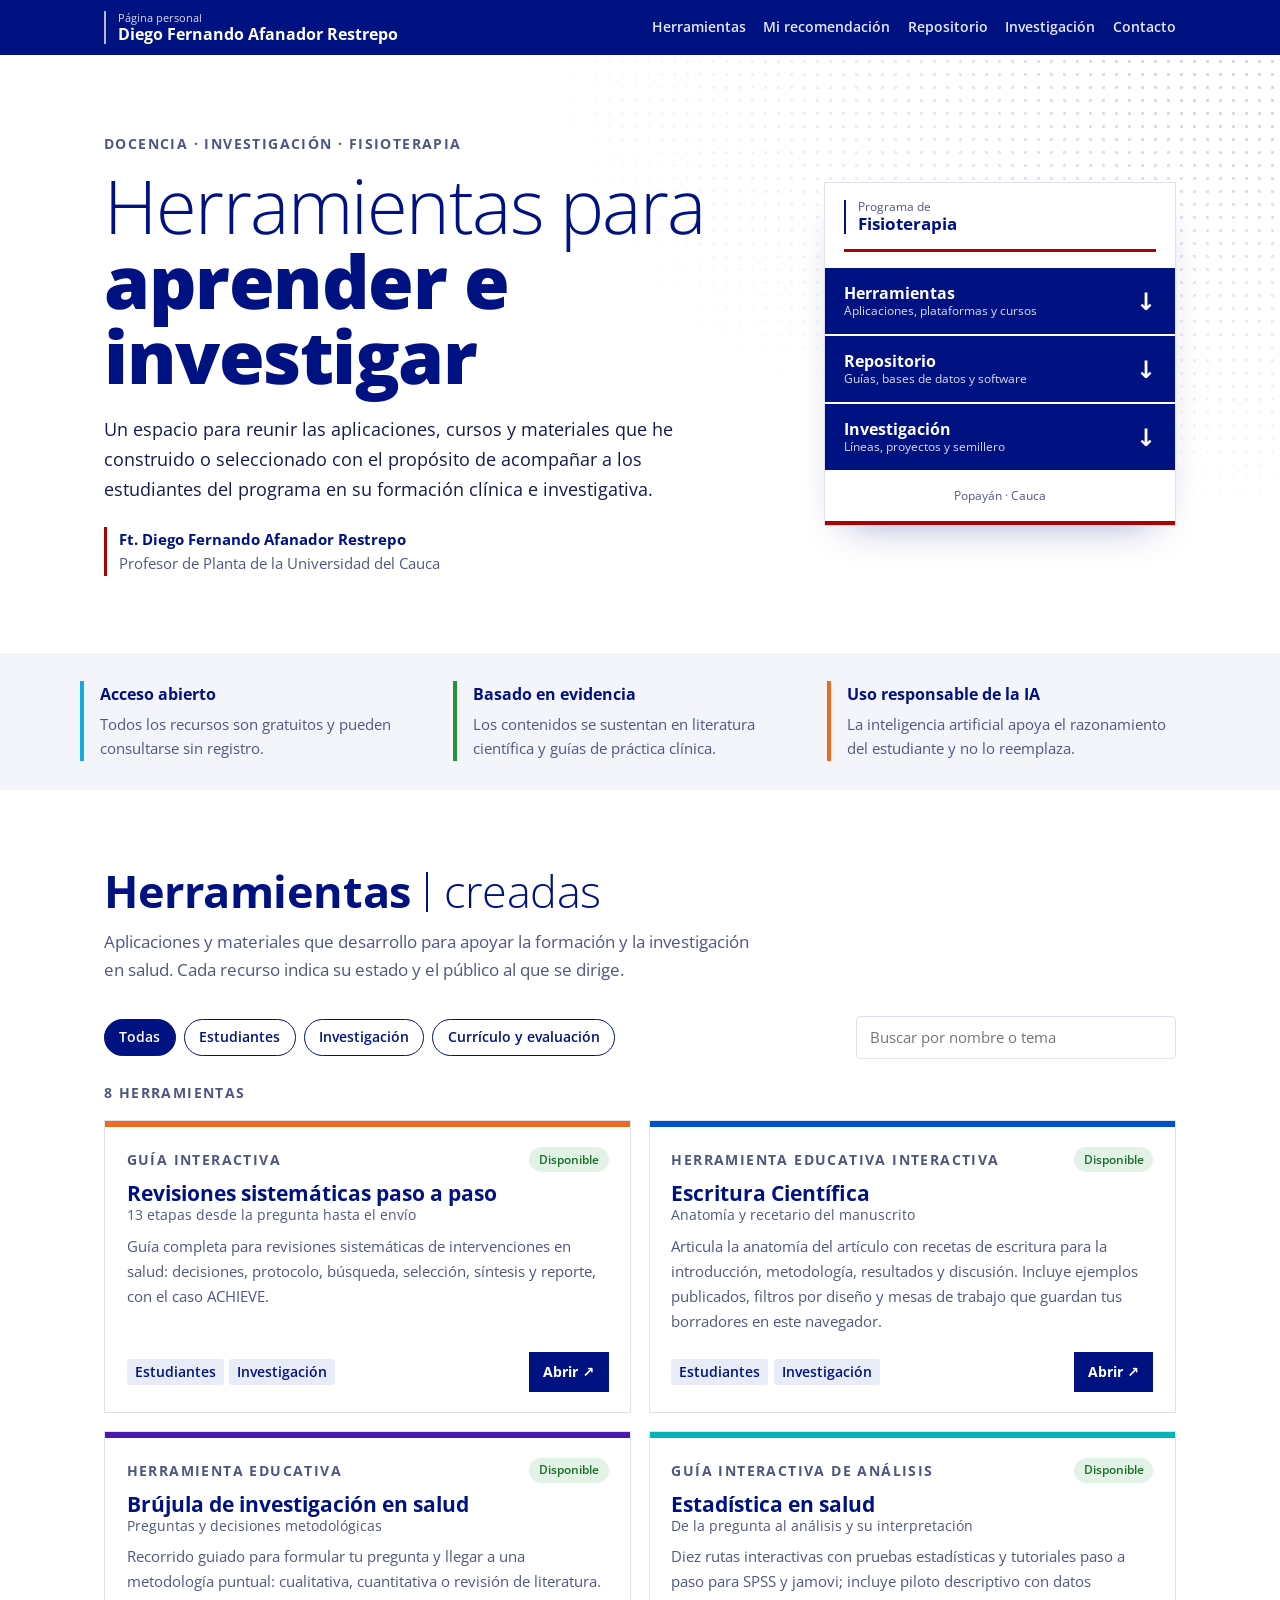
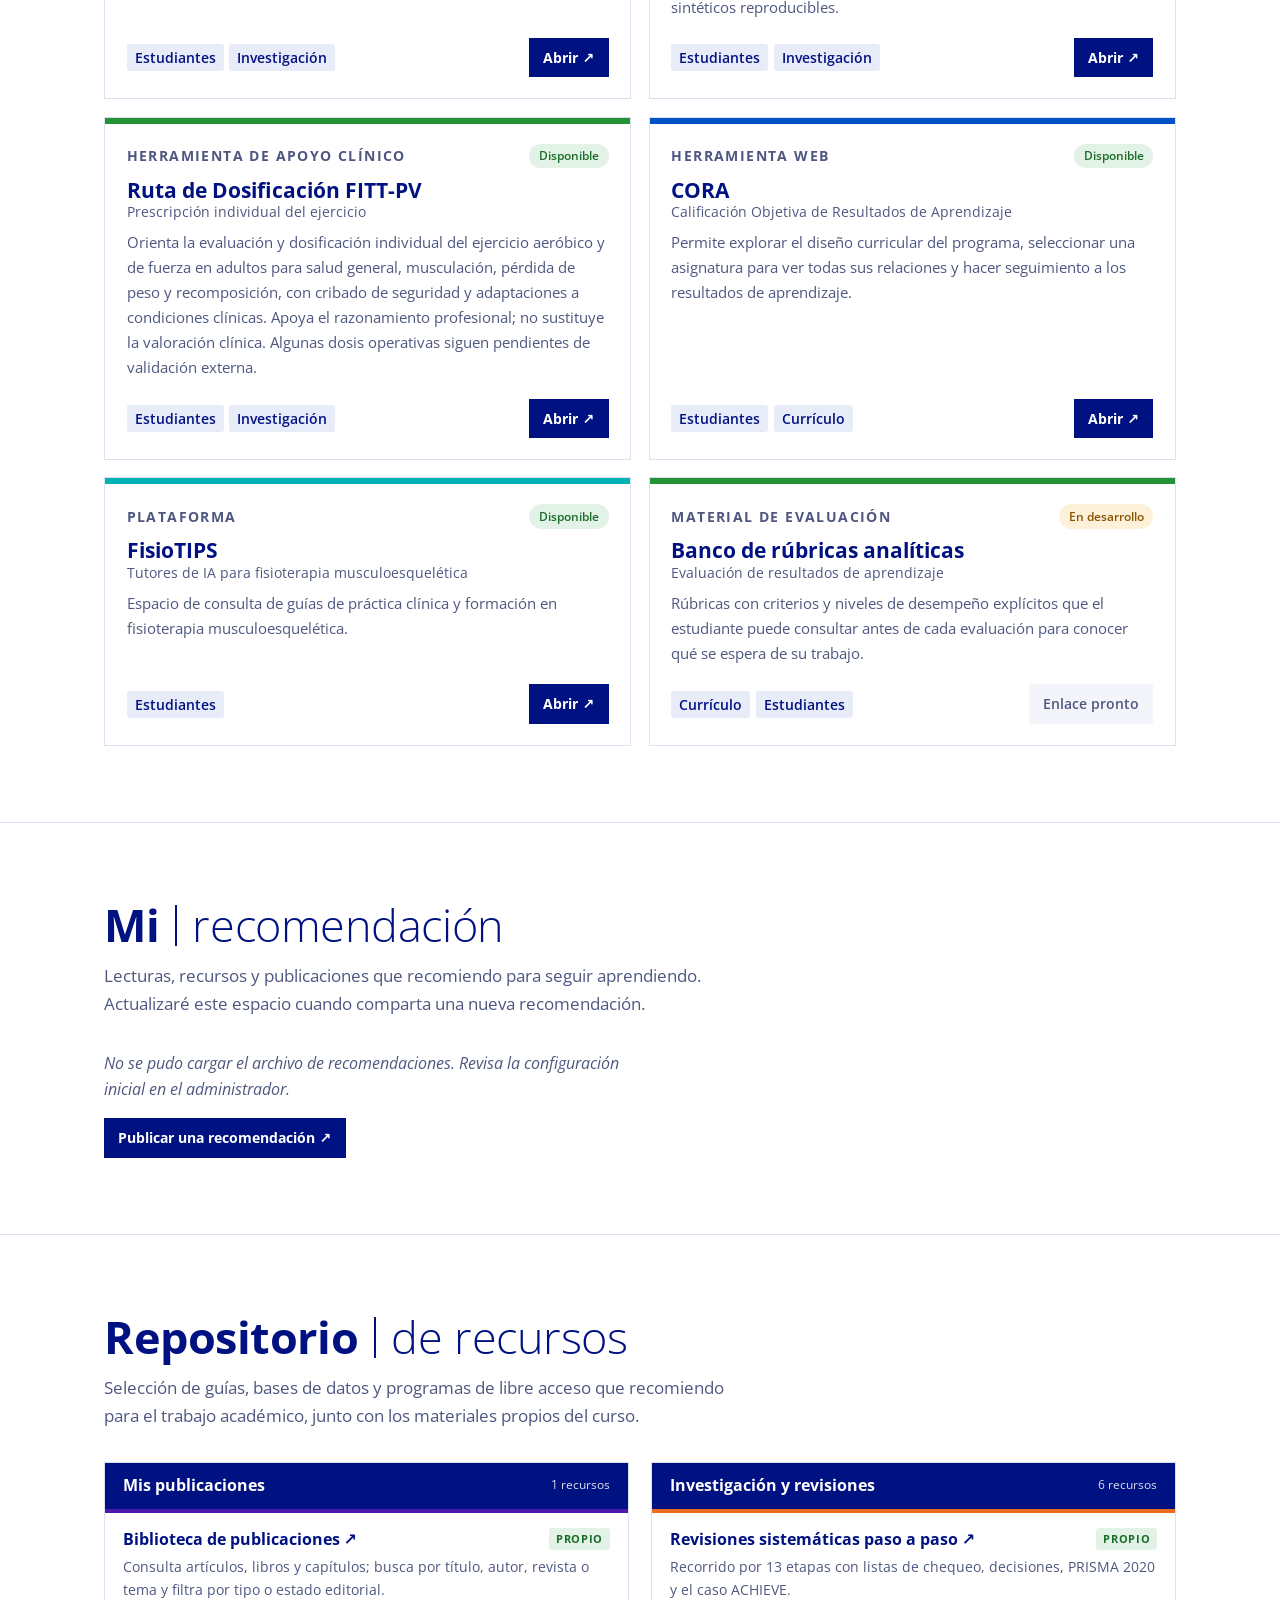
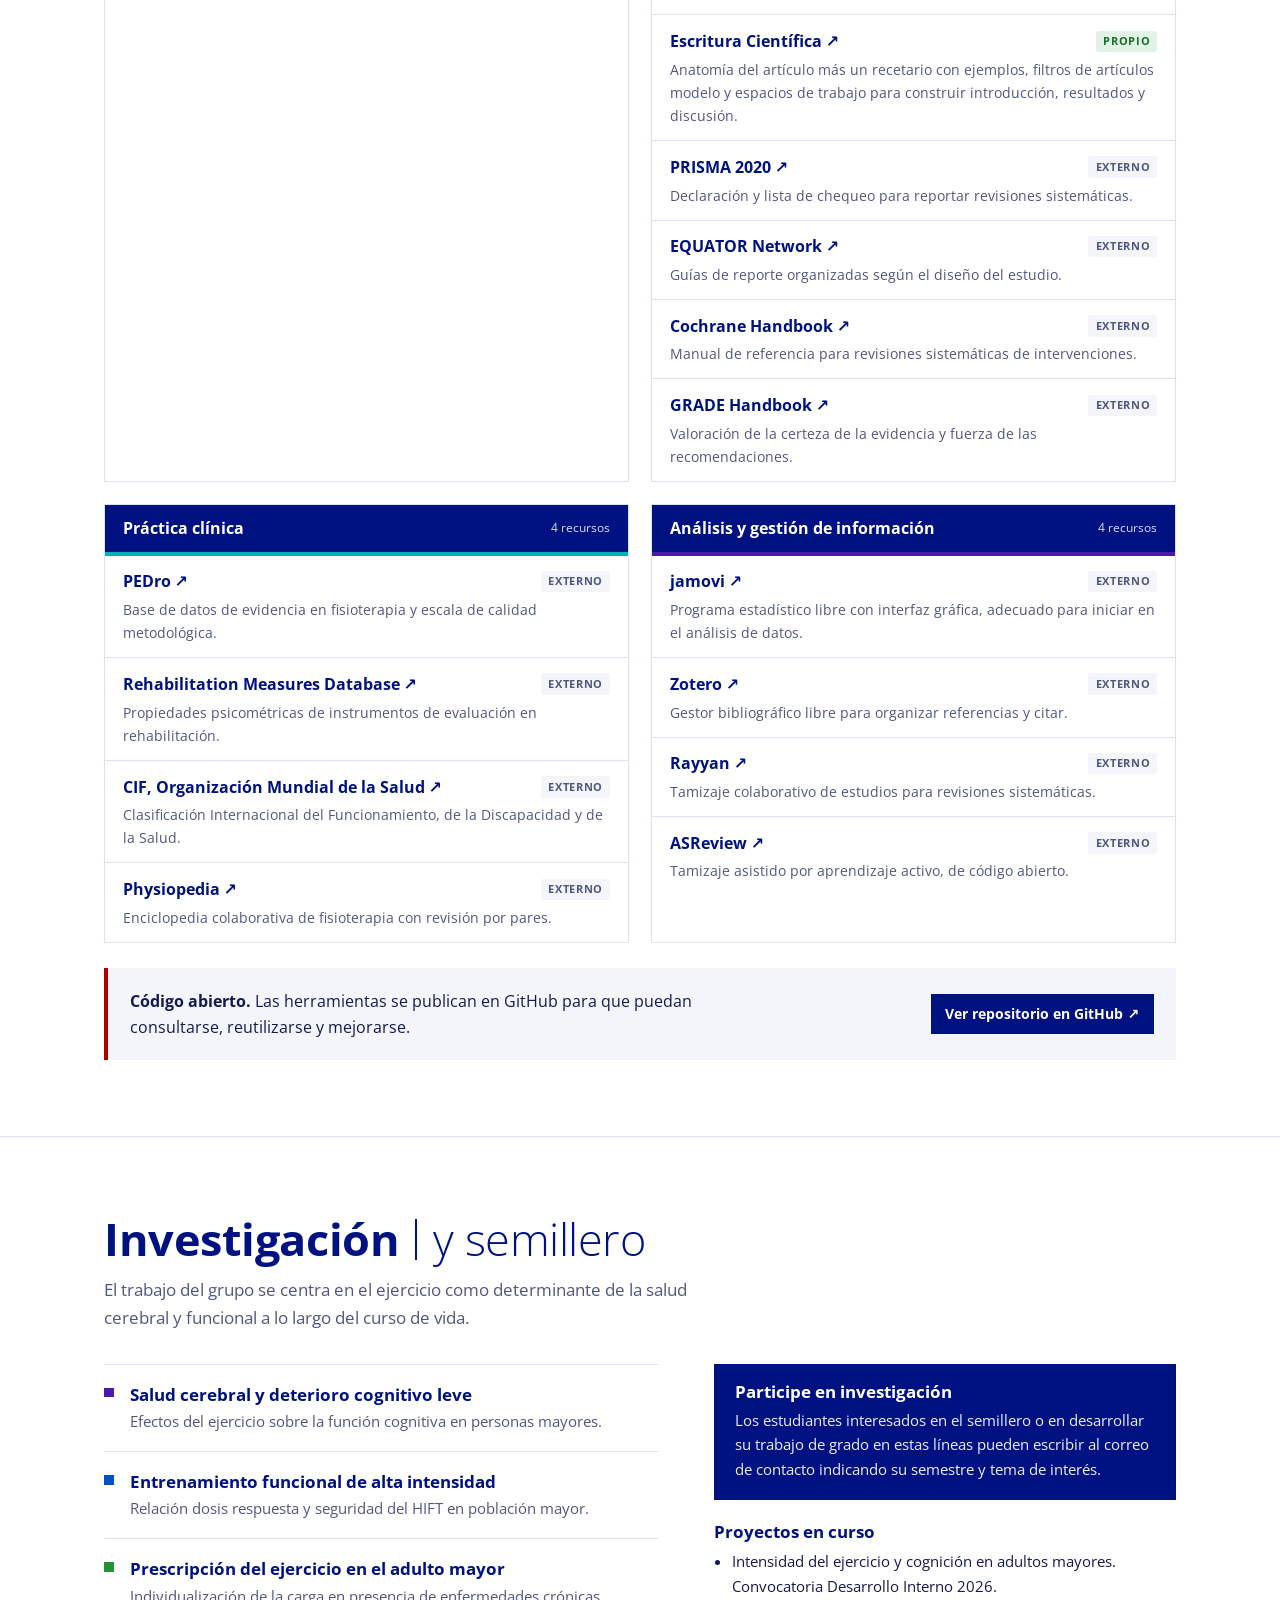
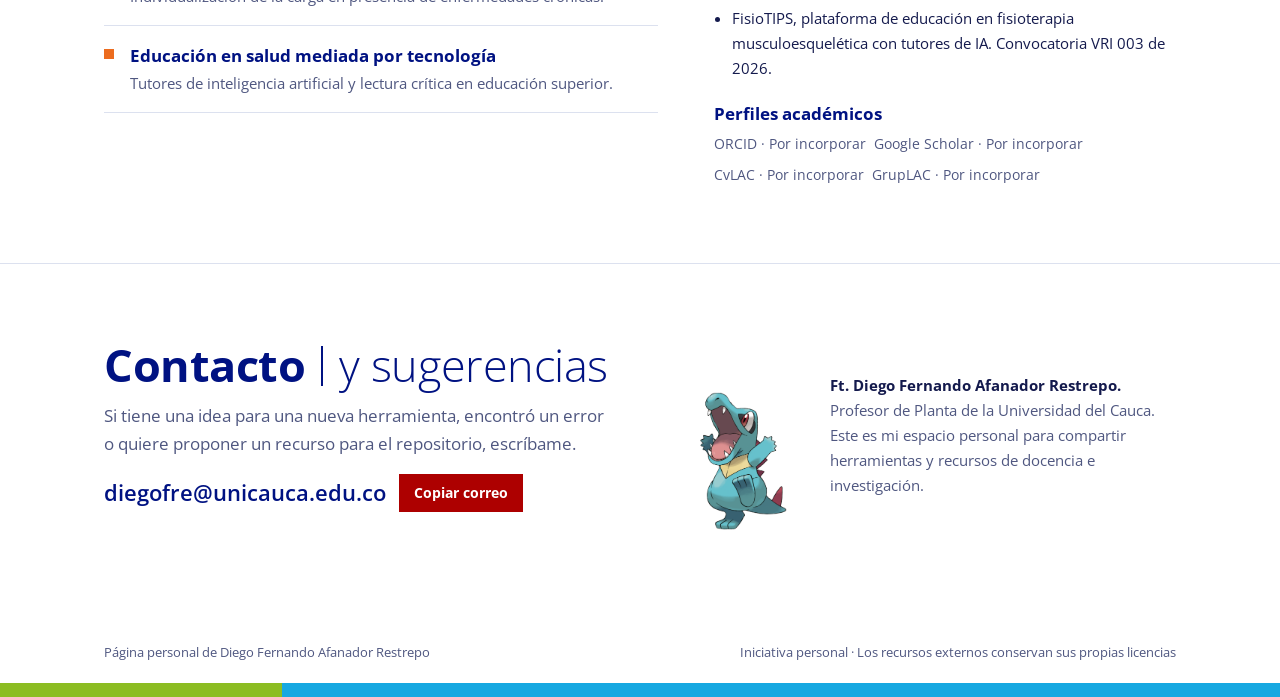
==== commit 8dc8d7dc: "Add files via upload" ====
--- a/index.html
+++ b/index.html
@@ -1,121 +1,496 @@
-<!doctype html>
-<html lang="es">
-<head>
-<meta charset="utf-8"><meta name="viewport" content="width=device-width,initial-scale=1">
-<meta name="description" content="Orientador de preguntas y metodologías de investigación en salud.">
-<title>Brújula de investigación en salud</title><link rel="icon" href="../favicon.svg" type="image/svg+xml">
-<link rel="preconnect" href="https://fonts.googleapis.com"><link rel="preconnect" href="https://fonts.gstatic.com" crossorigin>
-<link href="https://fonts.googleapis.com/css2?family=Open+Sans:wght@400;600;700;800&display=swap" rel="stylesheet">
-<style>
-:root{--blue:#001282;--red:#ad0000;--ink:#141a4d;--muted:#4f5780;--paper:#f3f5fb;--line:#dce1ef;font:16px/1.65 "Open Sans",system-ui,sans-serif;color:var(--ink);background:white}*{box-sizing:border-box}body{margin:0}.top{background:var(--blue);color:white;padding:1rem clamp(1rem,5vw,4rem)}.top a{color:white;text-decoration:none}.top small,.top strong{display:block}.top small{opacity:.8}.wrap{width:min(880px,calc(100% - 2rem));margin:0 auto}.intro{padding:3rem 0 2rem}.eyebrow{text-transform:uppercase;font-weight:700;letter-spacing:.09em;color:var(--muted);font-size:.85rem}h1,h2,h3{line-height:1.15;color:var(--blue)}h1{font-size:clamp(2rem,6vw,3.4rem);margin:.5rem 0}h2{font-size:1.35rem}p{max-width:70ch}.panel{border:1px solid var(--line);padding:clamp(1rem,4vw,2rem);margin:1rem 0 3rem;box-shadow:0 14px 36px -30px var(--blue)}.step{display:none}.step.active{display:block}.options{display:grid;gap:.7rem;margin:1.3rem 0}.option{display:flex;gap:.8rem;align-items:flex-start;border:1px solid var(--line);padding:1rem;cursor:pointer}.option:has(input:checked){border-color:var(--blue);background:var(--paper)}input[type=radio]{margin-top:.4rem;accent-color:var(--blue);flex:none}.question{width:100%;padding:.8rem;font:inherit;border:1px solid var(--line)}button,.button{background:var(--blue);color:white;border:0;padding:.75rem 1.1rem;font:inherit;font-weight:700;cursor:pointer;text-decoration:none;display:inline-block}button:hover,.button:hover{background:#002a9e}.secondary{background:white;color:var(--blue);border:1px solid var(--blue)}.actions{display:flex;gap:.75rem;flex-wrap:wrap;margin-top:1.4rem}.hint{background:var(--paper);padding:1rem;border-left:4px solid var(--red)}.result{border-top:4px solid var(--red);padding-top:1rem}.tag{display:inline-block;background:var(--paper);padding:.2rem .6rem;color:var(--blue);font-weight:700}.foot{border-top:1px solid var(--line);padding:1.5rem 0;color:var(--muted);font-size:.9rem}a:focus-visible,button:focus-visible,input:focus-visible{outline:3px solid #16a8e1;outline-offset:3px}.progress{color:var(--muted);font-weight:700} @media(prefers-reduced-motion:reduce){*{scroll-behavior:auto!important;transition:none!important}}
-</style><style>details{border-top:1px solid var(--line);padding:1rem .3rem}details summary{color:var(--blue);cursor:pointer}details p{margin:.65rem 0 0}</style></head>
-<body>
-<header class="top"><a href="../"><small>Página personal</small><strong>Ft. Diego Fernando Afanador Restrepo</strong></a></header>
-<main class="wrap">
-<section class="intro"><p class="eyebrow">Orientador académico · Ciencias de la salud</p><h1>Brújula de investigación en salud</h1><p>Escribe tu pregunta y recorre las decisiones para encontrar una metodología que responda a lo que quieres investigar. Puedes volver atrás y cambiar tus respuestas.</p><p class="hint"><strong>Dos decisiones distintas:</strong> PICO, PEO, PICo, SPIDER y PCC ayudan a estructurar preguntas o búsquedas. La metodología define cómo producirás o sintetizarás evidencia.</p></section>
-<section class="panel" aria-live="polite">
-<div id="wizard">
-<div class="step active" data-step="0"><p class="progress">Paso 1 de 3</p><h2>¿Qué quieres investigar?</h2><label for="research-question"><strong>Escribe tu pregunta o problema (opcional)</strong></label><textarea id="research-question" class="question" rows="3" placeholder="Ej.: ¿Cómo viven las personas con dolor crónico su atención en fisioterapia?"></textarea><p>La Brújula no evaluará automáticamente el texto: tus respuestas guían la recomendación.</p><h2>¿De dónde obtendrás la evidencia?</h2><div class="options">
-<label class="option"><input type="radio" name="source" value="primary"><span><strong>Datos propios</strong><br>Entrevistas, observaciones, encuestas, mediciones o registros.</span></label>
-<label class="option"><input type="radio" name="source" value="review"><span><strong>Estudios y documentos publicados</strong><br>Buscarás y sintetizarás evidencia existente.</span></label>
-</div><p class="hint">Si necesitas producir datos propios y revisar estudios publicados, completa la Brújula dos veces: cada ruta tiene una metodología distinta. Una revisión de antecedentes no convierte por sí sola un estudio en métodos mixtos.</p><button data-next>Continuar</button></div>
-<div class="step" data-step="1"><p class="progress">Paso 2 de 3</p><h2>¿Qué quieres conocer principalmente?</h2><div class="options" id="aims"></div><div class="actions"><button class="secondary" data-back>Volver</button><button data-next>Continuar</button></div></div>
-<div class="step" data-step="2"><p class="progress">Paso 3 de 3</p><h2>Precisa el propósito</h2><div id="detail"></div><div class="actions"><button class="secondary" data-back>Volver</button><button id="recommend">Ver metodología sugerida</button></div></div>
-<div class="step" data-step="3" id="answer"></div>
-</div></section>
-<p><a href="../">Volver al catálogo de herramientas</a> · <a href="contenido-y-arbol-de-decisiones.md">Consultar el contenido y árbol completos</a></p>
-<section class="panel" id="marcos"><p class="eyebrow">Guía rápida</p><h2>Marcos para formular preguntas</h2><p>Elige el marco según el tipo de pregunta. El marco ayuda a precisar componentes; la metodología del resultado explica cómo estudiarás o sintetizarás evidencia.</p>
-<details><summary><strong>PICO · efectos de intervenciones</strong></summary><p><b>P</b> población · <b>I</b> intervención · <b>C</b> comparación · <b>O</b> desenlace.</p><p>Ejemplo: En adultos con hipertensión, ¿qué efecto tiene el seguimiento por enfermería frente a la atención habitual sobre la presión arterial?</p></details>
-<details><summary><strong>PEO / PECO · exposición y asociación</strong></summary><p><b>P</b> población · <b>E</b> exposición · <b>O</b> desenlace · <b>C</b> comparación opcional en PECO.</p><p>Ejemplo: ¿Qué asociación existe entre el trabajo nocturno y la calidad del sueño en personal de enfermería? PEO no significa automáticamente investigación cualitativa.</p></details>
-<details><summary><strong>PICo · experiencias y fenómenos</strong></summary><p><b>P</b> participantes · <b>I</b> fenómeno de interés · <b>Co</b> contexto.</p><p>Ejemplo: ¿Cómo viven las personas con enfermedad renal el inicio de hemodiálisis en su centro de atención? JBI recomienda PICo para preguntas de revisiones cualitativas.</p></details>
-<details><summary><strong>SPIDER · búsqueda cualitativa o mixta</strong></summary><p><b>S</b> muestra · <b>PI</b> fenómeno de interés · <b>D</b> diseño · <b>E</b> evaluación o experiencia · <b>R</b> tipo de investigación.</p><p>Ayuda a formular preguntas y delimitar búsquedas. Completar cada componente no obliga a incluirlo como término de búsqueda: demasiadas restricciones pueden omitir estudios.</p></details>
-<details><summary><strong>PCC · revisiones de alcance</strong></summary><p><b>P</b> población · <b>C</b> concepto · <b>C</b> contexto.</p><p>Ejemplo: ¿Qué evidencia existe sobre necesidades de apoyo de cuidadores de personas con demencia en atención domiciliaria?</p></details>
-<details><summary><strong>SPICE · evaluación de servicios</strong></summary><p><b>S</b> entorno · <b>P</b> perspectiva · <b>I</b> intervención · <b>C</b> comparación · <b>E</b> evaluación.</p><p>Permite precisar para quién y dónde se evalúa una actuación; no es exclusivo de investigación cualitativa.</p></details>
-<details><summary><strong>PerSPEcTiF · contexto e implementación</strong></summary><p>Perspectiva · entorno · fenómeno o problema · ambiente amplio · comparación opcional · tiempo · hallazgos.</p><p>Útil cuando la implementación y los contextos sociales u organizacionales son centrales.</p></details>
-<p class="foot">Fuentes: <a href="https://pubmed.ncbi.nlm.nih.gov/22829486/" target="_blank" rel="noopener">SPIDER</a> · <a href="https://jbi-global.atlassian.net/wiki/spaces/MANUAL/pages/863895732/3.3.7+Determining+the+review+question" target="_blank" rel="noopener">JBI: PICo</a> · <a href="https://jbi-global.atlassian.net/wiki/spaces/MANUAL/pages/355862707/10.2.4+Developing+and+aligning+the+eligibility+criteria+with+the+objective+s+and+question+s" target="_blank" rel="noopener">JBI: PCC</a> · <a href="https://pmc.ncbi.nlm.nih.gov/articles/PMC6350737/" target="_blank" rel="noopener">PerSPEcTiF</a>.</p>
-</section>
-</main><footer class="foot"><div class="wrap">Orientación educativa. La elección final requiere revisar pregunta, diseño, viabilidad, ética y acompañamiento docente.</div></footer>
-<script>
-const steps=[...document.querySelectorAll('.step')];let current=0;
-const choices={
- primary:[['qual','Comprender experiencias, significados, prácticas, lenguaje o procesos'],['effect','Estimar el efecto de una intervención'],['assoc','Estudiar la asociación entre una exposición y un desenlace'],['freq','Estimar frecuencia o prevalencia'],['mixed','Integrar objetivos cualitativos y cuantitativos']],
- review:[['qual','Sintetizar experiencias o hallazgos cualitativos'],['effect','Sintetizar efectos de intervenciones'],['assoc','Sintetizar asociaciones de exposición y desenlace'],['freq','Sintetizar frecuencia o prevalencia'],['map','Mapear conceptos, tipos de evidencia y vacíos'],['realist','Explicar qué funciona, para quién y en qué contexto'],['critical','Cuestionar supuestos y construir una explicación conceptual'],['meta-narrative','Comparar cómo tradiciones distintas investigan un problema'],['mixed','Integrar evidencia cualitativa y cuantitativa']]
-};
-const recommendations={
- primary:{
- qual:{options:[['describe','Describir necesidades o perspectivas para orientar la práctica'],['interpret','Interpretar patrones con utilidad para el cuidado'],['phen-desc','Comprender la estructura de una experiencia vivida'],['phen-herm','Interpretar una experiencia situada'],['ipa','Comprender en profundidad cómo personas concretas dan sentido a una experiencia'],['grounded','Construir una explicación teórica de un proceso mediante análisis y muestreo iterativos'],['ethno','Comprender prácticas y cultura compartida mediante trabajo de campo'],['focused-ethno','Comprender una práctica concreta en un servicio o contexto delimitado'],['netnography','Comprender prácticas y cultura de una comunidad digital'],['case','Estudiar en profundidad un caso delimitado'],['narrative','Analizar relatos y trayectorias'],['participatory','Transformar una situación con participantes que comparten decisiones'],['discourse','Analizar cómo el lenguaje construye significados e identidades'],['conversation','Analizar acciones y secuencias en interacciones naturales'],['doc-content','Analizar documentos como datos para describir contenidos y categorías'],['auto','Relacionar experiencia propia y cultura'],['longitudinal','Comprender cómo cambia un fenómeno mediante seguimiento en varios momentos']]},
- effect:{options:[['rand','Asignaré aleatoriamente la intervención'],['controlled','La asignaré sin aleatorizar y compararé medidas antes y después'],['its','La asignaré sin aleatorizar y tendré varias medidas antes y después'],['beforeafter','Mediré un grupo antes y después, sin grupo control'],['observational','No asignaré la intervención']]},
- assoc:{options:[['cohort-pro','Seguiré hacia el futuro desde la exposición'],['cohort-retro','Reconstruiré exposición y seguimiento con registros'],['casecontrol','Seleccionaré participantes según el desenlace'],['cross','Mediré exposición y desenlace en un corte']]},
- freq:{options:[['prev','Contaré casos existentes en un momento o periodo'],['inc-pro','Seguiré hacia el futuro para identificar casos nuevos'],['inc-retro','Usaré registros para identificar casos nuevos en un periodo pasado']]},
- mixed:{options:[['seq-exp','Primero mediré y luego explicaré los resultados con datos cualitativos'],['seq-expl','Primero exploraré cualitativamente y luego mediré o probaré lo encontrado'],['convergent','Recogeré datos cualitativos y cuantitativos en paralelo y los integraré']]}
- },
- review:{
- qual:{options:[['aggregate','Agregar hallazgos para orientar la práctica'],['thematic','Construir temas entre los estudios'],['metaethno','Traducir conceptos entre estudios y desarrollar una interpretación'],['framework','Sintetizar hallazgos mediante un marco conceptual']],framework:'PICo (población, fenómeno de interés, contexto) estructura preguntas cualitativas. SPIDER (muestra, fenómeno, diseño, evaluación, tipo de investigación) puede ayudar a delimitar búsquedas de evidencia cualitativa o mixta.'},
- effect:{options:[['systematic-effect','Estimar efectos con una búsqueda sistemática']],framework:'PICO organiza población, intervención, comparación y desenlace.'},
- assoc:{options:[['systematic-etiology','Sintetizar asociaciones entre exposición y desenlace']],framework:'PEO o PECO organiza población, exposición y desenlace, con comparador cuando corresponda.'},
- freq:{options:[['systematic-prev','Estimar prevalencia de casos existentes'],['systematic-inc','Estimar incidencia de casos nuevos']],framework:'Define población, condición, lugar y periodo.'},
- map:{options:[['scoping','Mapear evidencia, conceptos y vacíos']],framework:'PCC organiza población, concepto y contexto en revisiones de alcance.'},
- realist:{options:[['realist-review','Explicar qué funciona, para quién y en qué circunstancias']],framework:'PICo puede delimitar participantes, fenómeno y contexto; la pregunta realista relaciona contexto, mecanismo y resultado.'},
- critical:{options:[['critical-synthesis','Cuestionar supuestos y construir una explicación conceptual de la literatura']],framework:'La pregunta puede evolucionar iterativamente. El método exige justificar búsqueda y selección interpretativas.'},
- 'meta-narrative':{options:[['meta-narrative-review','Comparar cómo tradiciones distintas han investigado y explicado el problema']],framework:'La pregunta se centra en las tradiciones de investigación, sus conceptos y desarrollos históricos.'},
- mixed:{options:[['mixed-integrated','Integrar evidencia cualitativa y cuantitativa sobre la misma pregunta mediante transformación justificada'],['mixed-segregated','Sintetizar por separado dimensiones complementarias e integrarlas al final']],framework:'Puede formular preguntas complementarias, como PICO y PICo, y especificar cómo se integran sus hallazgos.'}
- }};
-const finalText={
- describe:['Estudio cualitativo descriptivo','Adecuado cuando quieres describir perspectivas o necesidades para orientar la práctica y mantenerte próxima a los relatos. PICo puede ordenar participantes, fenómeno y contexto. Entrevistas semiestructuradas y análisis cualitativo de contenido son opciones a justificar.'],
- interpret:['Descripción interpretativa','Adecuada para producir una interpretación aplicada al cuidado, basada en patrones y diferencias de las experiencias. Explicita tu perspectiva disciplinar y cómo aporta a la práctica.'],
- 'focused-ethno':['Etnografía focalizada','Estudia una práctica concreta en su contexto cultural, con observación focalizada y fuentes complementarias. Define el campo y el periodo de observación.'],
- netnography:['Etnografía digital (netnografía)','Estudia prácticas y cultura de una comunidad en línea. La presencia de datos publicados en internet por sí sola no basta para elegir este enfoque.'],
- 'doc-content':['Estudio cualitativo descriptivo con análisis documental y análisis cualitativo de contenido','Usa documentos como datos primarios para describir categorías o contenidos. Define el corpus, periodo, criterios de selección y procedimiento analítico.'],
- longitudinal:['Estudio cualitativo longitudinal','Recoge datos en varios momentos para analizar continuidad y cambio. Un único relato retrospectivo no equivale a seguimiento longitudinal.'],
- 'phen-desc':['Fenomenología descriptiva','Busca describir la estructura de una experiencia vivida desde una tradición fenomenológica descriptiva. Requiere relatos detallados y un método de análisis congruente.'],
- 'phen-herm':['Fenomenología hermenéutica','Busca interpretar una experiencia situada y sus significados. Explicita el papel de la interpretación, el contexto y los supuestos del equipo investigador.'],
- ipa:['Análisis fenomenológico interpretativo (IPA)','Explora cómo personas concretas dan sentido a una experiencia relevante. Analiza cada caso en profundidad antes de buscar patrones entre casos.'],
- grounded:['Teoría fundamentada','Busca desarrollar una explicación teórica de un proceso. Requiere análisis y recogida iterativos, comparación constante y muestreo teórico.'],
- ethno:['Etnografía','Busca comprender prácticas, creencias y normas compartidas en su contexto cultural. Implica trabajo de campo y observación contextual, además de otras fuentes.'],
- case:['Estudio de caso cualitativo','Examina en profundidad una unidad delimitada, como un programa o servicio, dentro de un lugar y periodo definidos. Puede reunir entrevistas, observaciones y documentos.'],
- narrative:['Investigación narrativa','Analiza cómo las personas organizan y dan sentido a sus historias y trayectorias. Conserva secuencia, forma y contexto de los relatos.'],
- participatory:['Investigación acción participativa','Integra producción de conocimiento con ciclos de acción y reflexión decididos junto con participantes. Define cómo compartirán las decisiones.'],
- discourse:['Estudio cualitativo de análisis del discurso','Analiza cómo el lenguaje construye versiones de la realidad, identidades o responsabilidades. Define tradición, corpus y relación entre texto y contexto.'],
- conversation:['Estudio cualitativo con análisis de la conversación','Analiza cómo se realizan acciones turno a turno en interacciones naturales. Requiere grabaciones y transcripciones detalladas.'],
- auto:['Autoetnografía','Conecta una experiencia personal con significados sociales y culturales. Requiere análisis reflexivo y cuidado de la privacidad de otras personas.'],
- rand:['Ensayo controlado aleatorizado','El equipo asigna aleatoriamente la intervención y compara resultados entre grupos. Confirma viabilidad, ética, desenlace y seguimiento.'],
- controlled:['Estudio cuasiexperimental controlado antes-después','Evalúa una intervención sin asignación aleatoria, comparando grupos con mediciones antes y después. Atiende diferencias iniciales y factores de confusión.'],
- its:['Serie temporal interrumpida','Evalúa cambios en una serie de medidas antes y después de una intervención con momento de inicio definido. Considera cambios concurrentes.'],
- beforeafter:['Estudio antes-después no controlado','Compara medidas del mismo grupo antes y después. Los cambios observados no pueden atribuirse con seguridad a la intervención sin comparación.'],
- 'cohort-pro':['Estudio de cohorte prospectiva','Parte de la exposición y sigue a la población hacia desenlaces futuros. Define seguimiento, pérdidas y factores de confusión.'],
- 'cohort-retro':['Estudio de cohorte retrospectiva','Reconstruye exposición y desenlaces pasados con registros. Verifica que estos documenten población en riesgo, temporalidad y variables pertinentes.'],
- casecontrol:['Estudio de casos y controles','Selecciona participantes según presencia o ausencia del desenlace y compara exposiciones previas. Define la fuente de controles y posibles sesgos de recuerdo y selección.'],
- cross:['Estudio transversal analítico','Mide exposición y desenlace en un corte temporal. Puede estimar asociaciones, pero suele tener límites para establecer qué ocurrió primero.'],
- prev:['Estudio transversal descriptivo de prevalencia','Estima casos existentes en una población y periodo definidos. Precisa denominador, definición de caso y marco de muestreo.'],
- 'inc-pro':['Estudio de cohorte prospectiva de incidencia','Sigue una población inicialmente en riesgo para contar casos nuevos. Define inicio, tiempo en riesgo y seguimiento.'],
- 'inc-retro':['Estudio de cohorte retrospectiva de incidencia','Usa registros pasados para identificar casos nuevos en una población en riesgo. Comprueba fechas y completitud de los registros.'],
- 'seq-exp':['Diseño mixto secuencial explicativo','Recoge datos cuantitativos primero y usa una fase cualitativa posterior para explicar resultados seleccionados. Planifica dónde se integran ambas fases.'],
- 'seq-expl':['Diseño mixto secuencial exploratorio','Explora cualitativamente primero y desarrolla o prueba después medidas o hipótesis cuantitativas. Planifica cómo la primera fase informa la segunda.'],
- convergent:['Diseño mixto convergente','Recoge datos cualitativos y cuantitativos en periodos próximos, los analiza y los integra para comparar o complementar hallazgos.'],
- aggregate:['Revisión sistemática cualitativa con metaagregación','Reúne hallazgos cualitativos para producir conclusiones aplicables a la práctica. Evalúa coherencia y sustento en los estudios incluidos.'],
- thematic:['Revisión sistemática cualitativa con síntesis temática','Codifica hallazgos de estudios y desarrolla temas descriptivos o analíticos entre ellos.'],
- metaethno:['Metaetnografía','Traduce conceptos entre estudios cualitativos y construye una interpretación de orden superior. Requiere hallazgos conceptualmente ricos.'],
- framework:['Síntesis cualitativa por marcos','Organiza hallazgos mediante un marco explícito y permite revisar o ampliar ese marco cuando la evidencia no encaja.'],
- 'critical-synthesis':['Síntesis interpretativa crítica','Examina críticamente supuestos y conceptos de la literatura para construir una explicación teórica. La pregunta, la búsqueda y la selección pueden desarrollarse iterativamente.'],
- 'meta-narrative-review':['Revisión metanarrativa','Compara cómo diferentes tradiciones de investigación han definido, estudiado y explicado un problema a lo largo del tiempo.'],
- 'systematic-effect':['Revisión sistemática de intervenciones','Busca y sintetiza estudios de intervención con criterios explícitos. El metaanálisis depende de la compatibilidad y calidad de los estudios.'],
- 'systematic-etiology':['Revisión sistemática de etiología y riesgo','Sintetiza estudios sobre exposiciones y desenlaces con criterios explícitos de búsqueda, selección y evaluación.'],
- 'systematic-prev':['Revisión sistemática de prevalencia','Identifica y sintetiza estudios de casos existentes en poblaciones y periodos definidos.'],
- 'systematic-inc':['Revisión sistemática de incidencia','Identifica y sintetiza estudios de casos nuevos y tiempo en riesgo en una población definida.'],
- scoping:['Revisión de alcance','Mapea conceptos, tipos de evidencia y vacíos de investigación. No estima por sí sola qué intervención es más efectiva.'],
- 'realist-review':['Revisión realista','Desarrolla y examina explicaciones sobre qué funciona, para quién, cómo y en qué circunstancias, relacionando contexto, mecanismo y resultado.'],
- 'mixed-integrated':['Revisión sistemática de métodos mixtos con síntesis convergente integrada','Transforma hallazgos de distinto tipo para responder una pregunta integrada. Explicita cómo se realizan y justifican las transformaciones.'],
- 'mixed-segregated':['Revisión sistemática de métodos mixtos con síntesis convergente segregada','Sintetiza componentes cualitativos y cuantitativos por separado y luego integra sus implicaciones.']
-};
-function show(n){current=n;steps.forEach((s,i)=>s.classList.toggle('active',i===n));}
-function checked(name){return document.querySelector(`input[name="${name}"]:checked`)?.value}
-function radioGroup(name,items){return `<div class="options">${items.map(([v,label])=>`<label class="option"><input type="radio" name="${name}" value="${v}"><span>${label}</span></label>`).join('')}</div>`}
-function setSource(){const src=checked('source');if(!src){alert('Elige de dónde obtendrás la evidencia.');return}const list=choices[src];document.querySelector('#aims').innerHTML=radioGroup('aim',list);document.querySelectorAll('input[name="aim"]').forEach(x=>x.addEventListener('change',setDetail));show(1)}
-function setDetail(){const src=checked('source'),aim=checked('aim'),cfg=recommendations[src]?.[aim];if(!cfg)return;document.querySelector('#detail').innerHTML=`<p>Elige la opción que mejor describe tu propósito:</p>${radioGroup('detail',cfg.options)}${cfg.framework?`<p class="hint">${cfg.framework}</p>`:''}`;show(2)}
-document.querySelector('[data-step="0"] [data-next]').addEventListener('click',setSource);
-document.querySelector('[data-step="1"] [data-next]').addEventListener('click',()=>{if(!checked('aim')){alert('Elige qué necesitas conocer.');return}setDetail()});
-document.querySelectorAll('[data-back]').forEach(b=>b.addEventListener('click',()=>show(current-1)));
-document.querySelector('#recommend').addEventListener('click',()=>{const id=checked('detail');if(!id){alert('Elige la opción que mejor describe tu propósito.');return}const [name,why]=finalText[id]||['Metodología por precisar','Revisa la pregunta con tu docente para completar las decisiones necesarias.'];const src=checked('source'),aim=checked('aim'),cfg=recommendations[src][aim];const frame=cfg.framework||(src==='review'?(aim==='effect'?'PICO: población, intervención, comparación y desenlace.':aim==='assoc'?'PEO o PECO: población, exposición, desenlace y comparación cuando corresponda.':aim==='freq'?'Población, condición y periodo; define prevalencia o incidencia.':'El marco organiza la pregunta; la metodología define la síntesis.'):(aim==='effect'?'PICO: población, intervención, comparación y desenlace.':aim==='assoc'?'PEO o PECO: población, exposición, desenlace y comparación cuando corresponda.':aim==='freq'?'Define población, condición, lugar y periodo.':'PICo puede ayudarte a precisar población, fenómeno de interés y contexto.'));const q=document.querySelector('#research-question').value.trim();const sample=src==='review'?(aim==='qual'?'¿Qué se conoce sobre las experiencias de [población] respecto a [fenómeno] en [contexto]?':aim==='map'?'¿Qué evidencia existe sobre [concepto] en [población] y [contexto]?':'¿Qué efecto o relación presenta [intervención/exposición] frente a [comparador] sobre [desenlace] en [población]?'):(aim==='qual'?'¿Cómo experimentan o interpretan [población] [fenómeno] en [contexto]?':aim==='freq'?'¿Cuál es la frecuencia de [condición] en [población] de [lugar] durante [periodo]?':'En [población], ¿qué relación/efecto tiene [exposición/intervención] sobre [desenlace]?');document.querySelector('#answer').innerHTML=`<p class="progress">Tu orientación metodológica</p><span class="tag">Metodología sugerida</span><h2>${name}</h2><p>${why}</p>${q?`<h3>Tu pregunta</h3><p>${escapeHtml(q)}</p>`:''}<h3>Marco para formularla</h3><p class="hint">${frame}</p><h3>Plantilla para precisar la pregunta</h3><p>${sample}</p><p>Completa y ajusta la plantilla a tu tema. El marco organiza componentes de la pregunta; no determina el diseño por sí mismo.</p><h3>Próximas decisiones</h3><p>Delimita población y contexto, fuentes o participantes, criterios de selección, análisis, tiempo y recursos. Para datos propios, consulta los requisitos éticos y de protección de datos con tu institución.</p><p class="foot">Orientación educativa basada en el contenido metodológico de esta herramienta. Contrasta la decisión con tu tutor o tutora y con las guías actualizadas de tu área.</p><div class="actions"><button class="secondary" id="again">Empezar de nuevo</button><a class="button" href="../">Volver al catálogo</a></div>`;show(3);document.querySelector('#again').addEventListener('click',()=>{document.querySelectorAll('input').forEach(i=>i.checked=false);document.querySelector('#research-question').value='';document.querySelector('#aims').innerHTML='';document.querySelector('#detail').innerHTML='';show(0)})});
-function escapeHtml(value){return value.replace(/[&<>"']/g,c=>({'&':'&amp;','<':'&lt;','>':'&gt;','"':'&quot;',"'":'&#39;'}[c]))}
-</script></body></html>
-
+﻿<!DOCTYPE html>
+<html lang="es">
+<head>
+<meta charset="utf-8">
+<meta name="viewport" content="width=device-width, initial-scale=1, viewport-fit=cover">
+<title>Diego Fernando Afanador Restrepo | Herramientas y recursos</title>
+<meta name="description" content="Página personal del Ft. Diego Fernando Afanador Restrepo, Profesor de Planta de la Universidad del Cauca. Herramientas y recursos para la formación y la investigación en salud.">
+<link rel="icon" href="favicon.svg" type="image/svg+xml">
+<!--
+  Página personal de recursos académicos.
+  Referentes de identidad visual: colores, Open Sans y sistema de señalética institucional.
+  Para editar contenidos modifique las listas TOOLS y REPO al final del archivo.
+  Los textos entre corchetes [ ] y los enlaces href="#" son espacios por completar.
+-->
+<link rel="preconnect" href="https://fonts.googleapis.com">
+<link rel="preconnect" href="https://fonts.gstatic.com" crossorigin>
+<link rel="stylesheet" href="https://fonts.googleapis.com/css2?family=Open+Sans:ital,wght@0,300..800;1,400&display=swap">
+<style>
+/* Layout: lenguaje de señalética institucional. Hero con tótem de orientación, secciones con títulos "Negrita | Ligera",
+   placas azules como encabezados de grupo, banda inferior bicolor con colores complementarios.
+   Identidad institucional sobre fondo blanco, por decisión se mantiene un solo tema claro. */
+:root{
+  --azul:#001282;      /* Azul institucional R0 G18 B130 */
+  --rojo:#AD0000;      /* Rojo institucional R173 G0 B0 */
+  --bg:#FFFFFF;
+  --paper:#F3F5FB;
+  --ink:#141A4D;
+  --muted:#4F5780;
+  --line:#DCE1EF;
+  /* Complementarios del manual */
+  --c-purpura:#4C19AF; --c-real:#002A9E; --c-azul:#0051C6; --c-cian:#16A8E1; --c-turquesa:#04B2B5;
+  --c-verde:#249337; --c-lima:#8CBD22; --c-rojo:#E52724; --c-naranja:#EC6C1F; --c-amarillo:#F8AE15;
+  --ok:#1B6E2A; --ok-bg:#E3F2E6; --warn:#8A5300; --warn-bg:#FDF1DA; --soon:#002A9E; --soon-bg:#E8ECF8;
+  --f:"Open Sans",system-ui,-apple-system,"Segoe UI",Roboto,Arial,sans-serif;
+  --maxw:72rem;
+  color-scheme:light;
+}
+*{box-sizing:border-box}
+body{background:var(--bg);color:var(--ink);font-family:var(--f);font-size:1rem;line-height:1.65;margin:0}
+a{color:var(--c-azul);text-underline-offset:3px}
+a:focus-visible,button:focus-visible,input:focus-visible{outline:3px solid var(--c-cian);outline-offset:2px}
+.wrap{max-width:var(--maxw);margin:0 auto;padding-inline:clamp(16px,4vw,40px)}
+h1,h2,h3{margin:0;color:var(--azul);text-wrap:balance;line-height:1.1}
+p{margin:0;max-width:65ch}
+/* Título institucional "Negrita | Ligera" */
+.t{font-size:clamp(1.9rem,4.2vw,2.8rem);font-weight:300;letter-spacing:-.01em}
+.t b{font-weight:700}
+.t .bar{display:inline-block;width:2px;height:.9em;background:var(--azul);margin:0 .35em;vertical-align:-.08em}
+.lead-in{color:var(--muted);margin-top:.8rem;font-size:1.05rem}
+.label{font-size:.875rem;font-weight:700;letter-spacing:.1em;text-transform:uppercase;color:var(--muted)}
+
+/* Barra superior tipo placa */
+.top{position:sticky;top:env(safe-area-inset-top,0px);z-index:10;background:var(--azul);color:#fff}
+.top .wrap{display:flex;align-items:center;justify-content:space-between;gap:.6rem 1.2rem;padding-block:.7rem;flex-wrap:wrap}
+.plate{display:flex;align-items:center;gap:.8rem;color:#fff;text-decoration:none}
+.plate .rule{width:1.5px;align-self:stretch;background:rgba(255,255,255,.7)}
+.plate small{display:block;font-size:.7rem;opacity:.85;line-height:1.2}
+.plate strong{display:block;font-size:1rem;line-height:1.2}
+.top nav{display:flex;gap:1.1rem;flex-wrap:wrap}
+.top nav a{color:#fff;text-decoration:none;font-size:.85rem;font-weight:600;opacity:.9}
+.top nav a:hover{opacity:1;text-decoration:underline}
+
+/* Hero */
+.hero{position:relative;overflow:hidden}
+.dots{position:absolute;inset:0 0 auto auto;width:min(48rem,70vw);height:30rem;pointer-events:none;
+  background:radial-gradient(circle,rgba(0,18,130,.16) 1.4px,transparent 1.9px) 0 0/13px 13px;
+  -webkit-mask-image:radial-gradient(ellipse at top right,#000 10%,transparent 70%);mask-image:radial-gradient(ellipse at top right,#000 10%,transparent 70%)}
+.hero .wrap{position:relative;display:grid;grid-template-columns:minmax(0,1.35fr) minmax(0,.85fr);gap:clamp(1.8rem,5vw,4rem);align-items:center;padding-block:clamp(2.5rem,7vw,4.8rem)}
+.hero h1{font-size:clamp(2.6rem,6.5vw,4.6rem);font-weight:300;letter-spacing:-.02em;line-height:1.02}
+.hero h1 b{font-weight:800;display:block}
+.hero .lede{font-size:1.15rem;margin-top:1.3rem;color:var(--ink)}
+.byline{margin-top:1.4rem;display:flex;gap:.75rem;align-items:stretch;color:var(--muted);font-size:.92rem}
+.byline::before{content:"";width:3px;background:var(--rojo);flex:none}
+
+/* Tótem de orientación */
+.totem{background:var(--bg);border:1px solid var(--line);box-shadow:0 18px 40px -24px rgba(0,18,130,.45);padding:1.1rem 0 0;max-width:22rem;width:100%;justify-self:end}
+.totem .head{display:flex;gap:.8rem;align-items:center;padding:0 1.2rem .9rem}
+.totem .head .rule{width:1.5px;align-self:stretch;background:var(--azul)}
+.totem .head small{display:block;font-size:.72rem;color:var(--muted);line-height:1.2}
+.totem .head strong{display:block;color:var(--azul);font-size:1.05rem;line-height:1.2}
+.totem .red{height:3px;background:var(--rojo);margin:0 1.2rem .9rem}
+.totem a.sign{display:flex;justify-content:space-between;align-items:center;gap:1rem;background:var(--azul);color:#fff;text-decoration:none;padding:.95rem 1.2rem;font-weight:700;line-height:1.25;border-top:2px solid var(--bg)}
+.totem a.sign span small{display:block;font-weight:400;font-size:.78rem;opacity:.85}
+.totem a.sign .arr{font-size:1.5rem;line-height:1;transition:transform .2s}
+.totem a.sign:hover .arr{transform:translateY(3px)}
+.totem a.sign:hover{background:var(--c-real)}
+.totem .base{padding:.9rem 1.2rem;text-align:center;font-size:.75rem;color:var(--muted);border-top:2px solid var(--bg)}
+.totem .foot{height:4px;background:var(--rojo)}
+
+/* Principios */
+.principles{background:var(--paper)}
+.principles .wrap{display:grid;grid-template-columns:repeat(3,minmax(0,1fr));gap:1.5rem;padding-block:1.8rem}
+.principles div{display:flex;flex-direction:column;gap:.25rem;padding-left:1rem;border-left:4px solid var(--k)}
+.principles strong{color:var(--azul)}
+.principles span{color:var(--muted);font-size:.93rem}
+
+section.block{padding-block:clamp(3rem,7vw,4.8rem)}
+section.block + section.block{border-top:1px solid var(--line)}
+.sec-head{margin-bottom:2rem}
+
+/* Herramientas */
+.controls{display:flex;flex-wrap:wrap;gap:.5rem;align-items:center;margin-bottom:1.4rem}
+.chip{font:inherit;font-size:.85rem;font-weight:600;border:1.5px solid var(--azul);background:var(--bg);color:var(--azul);padding:.38rem .9rem;border-radius:999px;cursor:pointer}
+.chip[aria-pressed="true"]{background:var(--azul);color:#fff}
+.search{margin-left:auto;flex:1 1 14rem;max-width:20rem;font:inherit;font-size:.95rem;padding:.5rem .8rem;border:1.5px solid var(--line);border-radius:4px;background:var(--bg);color:var(--ink)}
+.grid{display:grid;grid-template-columns:repeat(2,minmax(0,1fr));gap:1.1rem}
+.tool{border:1px solid var(--line);background:var(--bg);display:flex;flex-direction:column;min-width:0;position:relative}
+.tool::before{content:"";height:6px;background:var(--k,var(--c-azul))}
+.tool .in{padding:1.25rem 1.35rem 1.3rem;display:flex;flex-direction:column;gap:.65rem;flex:1}
+.tool .meta{display:flex;justify-content:space-between;align-items:center;gap:.5rem;flex-wrap:wrap}
+.kind{font-size:.875rem;font-weight:700;letter-spacing:.1em;text-transform:uppercase;color:var(--muted)}
+.status{font-size:.75rem;font-weight:600;padding:.15rem .6rem;border-radius:999px}
+.status.disponible{color:var(--ok);background:var(--ok-bg)}
+.status.desarrollo{color:var(--warn);background:var(--warn-bg)}
+.status.proximamente{color:var(--soon);background:var(--soon-bg)}
+.tool h3{font-size:1.3rem;font-weight:700}
+.tool h3 small{display:block;font-size:.85rem;font-weight:400;color:var(--muted);margin-top:.2rem}
+.tool p{font-size:.95rem;color:var(--muted)}
+.tool .bottom{margin-top:auto;padding-top:.5rem;display:flex;justify-content:space-between;align-items:center;gap:.6rem;flex-wrap:wrap}
+.tags{display:flex;gap:.35rem;flex-wrap:wrap}
+.tags span{font-size:.875rem;font-weight:600;color:var(--azul);background:var(--soon-bg);padding:.12rem .5rem;border-radius:3px}
+.go{display:inline-flex;gap:.5rem;align-items:center;background:var(--azul);color:#fff;text-decoration:none;font-weight:700;font-size:.88rem;padding:.5rem .9rem}
+.go:hover{background:var(--c-real)}
+.go.off{background:var(--paper);color:var(--muted);font-weight:600}
+.empty{color:var(--muted);font-style:italic}
+
+/* Repositorio */
+.repo{display:grid;grid-template-columns:repeat(2,minmax(0,1fr));gap:1.4rem}
+.group{border:1px solid var(--line);min-width:0}
+.group .placa{display:flex;justify-content:space-between;align-items:center;gap:1rem;background:var(--azul);color:#fff;padding:.8rem 1.1rem;border-bottom:4px solid var(--k)}
+.group .placa h3{color:#fff;font-size:1rem;font-weight:700}
+.group .placa span{font-size:.78rem;opacity:.85;font-variant-numeric:tabular-nums}
+.group ul{list-style:none;margin:0;padding:0}
+.group li{display:grid;grid-template-columns:minmax(0,1fr) auto;gap:.2rem 1rem;padding:.8rem 1.1rem;border-top:1px solid var(--line)}
+.group li:first-child{border-top:0}
+.group li a,.group li .nolink{font-weight:700;text-decoration:none;color:var(--azul)}
+.group li a:hover{text-decoration:underline}
+.group li p{grid-column:1/-1;font-size:.88rem;color:var(--muted)}
+.src{font-size:.7rem;font-weight:700;letter-spacing:.06em;text-transform:uppercase;align-self:center;padding:.1rem .45rem;border-radius:3px}
+.src.ext{color:var(--muted);background:var(--paper)}
+.src.own{color:var(--ok);background:var(--ok-bg)}
+.src.pend{color:var(--warn);background:var(--warn-bg)}
+.gh{margin-top:1.6rem;display:flex;flex-wrap:wrap;justify-content:space-between;align-items:center;gap:1rem;background:var(--paper);padding:1.2rem 1.4rem;border-left:4px solid var(--rojo)}
+.gh p{color:var(--ink)}
+
+/* Investigación */
+.research{display:grid;grid-template-columns:minmax(0,1.2fr) minmax(0,1fr);gap:2.5rem 3.5rem}
+.lines{list-style:none;padding:0;margin:0}
+.lines li{display:grid;grid-template-columns:.6rem minmax(0,1fr);gap:1rem;padding-block:1rem;border-bottom:1px solid var(--line)}
+.lines li:first-child{border-top:1px solid var(--line)}
+.lines li::before{content:"";width:.6rem;height:.6rem;margin-top:.45rem;background:var(--k)}
+.lines strong{display:block;color:var(--azul);font-size:1.05rem}
+.lines span{color:var(--muted);font-size:.93rem}
+.side h3{font-size:1.05rem;font-weight:700;margin-bottom:.5rem}
+.side ul{margin:0 0 1.5rem;padding-left:1.1rem;font-size:.95rem}
+.side li{margin-bottom:.4rem}
+.join{background:var(--azul);color:#fff;padding:1.2rem 1.3rem;margin-bottom:1.4rem}
+.join h3{color:#fff;margin-bottom:.4rem}
+.join p{font-size:.93rem;opacity:.92}
+.profiles{display:flex;flex-wrap:wrap;gap:.5rem}
+.profiles a{font-size:.82rem;font-weight:600;border:1.5px solid var(--line);padding:.35rem .75rem;text-decoration:none;color:var(--azul)}
+.profiles a:hover{border-color:var(--azul)}
+
+/* Recomendaciones publicadas mediante GitHub */
+.recommendations{display:grid;grid-template-columns:repeat(2,minmax(0,1fr));gap:1rem}
+.recommendation{border:1px solid var(--line);padding:1.1rem 1.25rem;background:#fff;border-top:5px solid var(--c-cian)}
+.recommendation h3{font-size:1.15rem;margin:.25rem 0 .5rem}
+.recommendation p{font-size:.93rem;color:var(--muted);white-space:pre-wrap}
+.recommendation .rec-meta{font-size:.78rem;color:var(--muted);font-weight:700}
+.recommendation .go{margin-top:.8rem}
+
+/* Contacto */
+.contact{display:grid;grid-template-columns:minmax(0,1fr) minmax(0,1fr);gap:2rem 3rem;align-items:start}
+.mailrow{display:flex;flex-wrap:wrap;gap:.8rem;align-items:center;margin-top:1rem}
+.mail{font-size:clamp(1.05rem,2.6vw,1.35rem);font-weight:600;color:var(--azul);user-select:all;word-break:break-all}
+.copy{font:inherit;font-size:.85rem;font-weight:700;border:0;background:var(--rojo);color:#fff;padding:.5rem .95rem;cursor:pointer}
+.about{font-size:.95rem;color:var(--muted)}
+.about strong{color:var(--ink)}
+.about-block{display:grid;grid-template-columns:minmax(90px,150px) minmax(0,1fr);gap:1rem;align-items:center}
+.mascot{display:block;width:100%;max-height:190px;object-fit:contain;object-position:center bottom}
+
+footer{margin-top:1rem}
+footer .txt{padding-block:1.2rem;display:flex;justify-content:space-between;gap:.6rem;flex-wrap:wrap;font-size:.8rem;color:var(--muted)}
+footer .band{display:grid;grid-template-columns:22% 1fr;height:14px}
+footer .band i:first-child{background:var(--c-lima)}
+footer .band i:last-child{background:var(--c-cian)}
+
+@media (max-width:820px){
+  .hero .wrap,.research,.contact{grid-template-columns:1fr}
+  .totem{justify-self:start;max-width:none}
+  .grid,.repo{grid-template-columns:1fr}
+  .recommendations{grid-template-columns:1fr}
+  .principles .wrap{grid-template-columns:1fr;gap:1rem}
+  .search{margin-left:0;max-width:none}
+  .top nav{display:none}
+}
+html{scroll-behavior:smooth}
+@media (prefers-reduced-motion:reduce){html{scroll-behavior:auto}.totem a.sign .arr{transition:none}}
+section[id]{scroll-margin-top:4.2rem}
+
+.skip{position:absolute;top:-100px;left:1rem;z-index:100;background:white;color:var(--azul);padding:1rem}
+.skip:focus{top:1rem}
+.profiles span{font-size:.875rem;color:var(--muted)}
+.byline strong{color:var(--azul)}
+.search:focus-visible{outline:3px solid var(--azul)}
+@media(prefers-reduced-motion:reduce){*{scroll-behavior:auto!important;transition:none!important}}
+</style>
+</head>
+<body>
+<a class="skip" href="#herramientas">Ir a las herramientas</a>
+
+<header class="top">
+  <div class="wrap">
+    <a class="plate" href="#inicio">
+      <span class="rule" aria-hidden="true"></span>
+      <span><small>Página personal</small><strong>Diego Fernando Afanador Restrepo</strong></span>
+    </a>
+    <nav aria-label="Secciones">
+      <a href="#herramientas">Herramientas</a>
+      <a href="#mi-recomendacion">Mi recomendación</a>
+      <a href="#repositorio">Repositorio</a>
+      <a href="#investigacion">Investigación</a>
+      <a href="#contacto">Contacto</a>
+    </nav>
+  </div>
+</header>
+
+<main id="inicio">
+  <section class="hero">
+    <div class="dots" aria-hidden="true"></div>
+    <div class="wrap">
+      <div>
+        <p class="label">Docencia · Investigación · Fisioterapia</p>
+        <h1 style="margin-top:.8rem">Herramientas para <b>aprender e investigar</b></h1>
+        <p class="lede">Un espacio para reunir las aplicaciones, cursos y materiales que he construido o seleccionado con el propósito de acompañar a los estudiantes del programa en su formación clínica e investigativa.</p>
+        <p class="byline"><span><strong>Ft. Diego Fernando Afanador Restrepo</strong><br>Profesor de Planta de la Universidad del Cauca</span></p>
+      </div>
+      <nav class="totem" aria-label="Orientación">
+        <div class="head">
+          <span class="rule" aria-hidden="true"></span>
+          <span><small>Programa de</small><strong>Fisioterapia</strong></span>
+        </div>
+        <div class="red" aria-hidden="true"></div>
+        <a class="sign" href="#herramientas"><span>Herramientas<small>Aplicaciones, plataformas y cursos</small></span><span class="arr" aria-hidden="true">↓</span></a>
+        <a class="sign" href="#repositorio"><span>Repositorio<small>Guías, bases de datos y software</small></span><span class="arr" aria-hidden="true">↓</span></a>
+        <a class="sign" href="#investigacion"><span>Investigación<small>Líneas, proyectos y semillero</small></span><span class="arr" aria-hidden="true">↓</span></a>
+        <div class="base">Popayán · Cauca</div>
+        <div class="foot" aria-hidden="true"></div>
+      </nav>
+    </div>
+  </section>
+
+  <div class="principles">
+    <div class="wrap">
+      <div style="--k:var(--c-cian)"><strong>Acceso abierto</strong><span>Todos los recursos son gratuitos y pueden consultarse sin registro.</span></div>
+      <div style="--k:var(--c-verde)"><strong>Basado en evidencia</strong><span>Los contenidos se sustentan en literatura científica y guías de práctica clínica.</span></div>
+      <div style="--k:var(--c-naranja)"><strong>Uso responsable de la IA</strong><span>La inteligencia artificial apoya el razonamiento del estudiante y no lo reemplaza.</span></div>
+    </div>
+  </div>
+
+  <section class="block" id="herramientas">
+    <div class="wrap">
+      <div class="sec-head">
+        <h2 class="t"><b>Herramientas</b><span class="bar" aria-hidden="true"></span>creadas</h2>
+        <p class="lead-in">Aplicaciones y materiales que desarrollo para apoyar la formación y la investigación en salud. Cada recurso indica su estado y el público al que se dirige.</p>
+      </div>
+      <div class="controls">
+        <button class="chip" type="button" id="f-todas" data-filter="todas" aria-pressed="true">Todas</button>
+        <button class="chip" type="button" id="f-estudiantes" data-filter="estudiantes" aria-pressed="false">Estudiantes</button>
+        <button class="chip" type="button" id="f-investigacion" data-filter="investigacion" aria-pressed="false">Investigación</button>
+        <button class="chip" type="button" id="f-curriculo" data-filter="curriculo" aria-pressed="false">Currículo y evaluación</button>
+        <label for="q" style="position:absolute;left:-9999px">Buscar herramienta</label>
+        <input id="q" class="search" type="search" placeholder="Buscar por nombre o tema">
+      </div>
+      <p id="results" role="status" class="label" style="margin-bottom:1rem"></p><div class="grid" id="tools"></div>
+<noscript>Activa JavaScript para consultar el catálogo interactivo de herramientas y recursos.</noscript>
+    </div>
+  </section>
+
+  <section class="block" id="mi-recomendacion">
+    <div class="wrap">
+      <div class="sec-head">
+        <h2 class="t"><b>Mi</b><span class="bar" aria-hidden="true"></span>recomendación</h2>
+        <p class="lead-in">Lecturas, recursos y publicaciones que recomiendo para seguir aprendiendo. Actualizaré este espacio cuando comparta una nueva recomendación.</p>
+      </div>
+      <div id="recommendations" class="recommendations" aria-live="polite"><p class="empty">Cargando recomendaciones…</p></div>
+      <p style="margin-top:1rem"><a class="go" href="./recomendaciones/admin.html">Publicar una recomendación ↗</a></p>
+    </div>
+  </section>
+
+  <section class="block" id="repositorio">
+    <div class="wrap">
+      <div class="sec-head">
+        <h2 class="t"><b>Repositorio</b><span class="bar" aria-hidden="true"></span>de recursos</h2>
+        <p class="lead-in">Selección de guías, bases de datos y programas de libre acceso que recomiendo para el trabajo académico, junto con los materiales propios del curso.</p>
+      </div>
+      <div class="repo" id="repo"></div>
+      <div class="gh">
+        <p><strong>Código abierto.</strong> Las herramientas se publican en GitHub para que puedan consultarse, reutilizarse y mejorarse.</p>
+        <a class="go" href="https://github.com/afanador807-bit" target="_blank" rel="noopener">Ver repositorio en GitHub ↗</a>
+      </div>
+    </div>
+  </section>
+
+  <section class="block" id="investigacion">
+    <div class="wrap">
+      <div class="sec-head">
+        <h2 class="t"><b>Investigación</b><span class="bar" aria-hidden="true"></span>y semillero</h2>
+        <p class="lead-in">El trabajo del grupo se centra en el ejercicio como determinante de la salud cerebral y funcional a lo largo del curso de vida.</p>
+      </div>
+      <div class="research">
+        <ul class="lines">
+          <li style="--k:var(--c-purpura)"><div><strong>Salud cerebral y deterioro cognitivo leve</strong><span>Efectos del ejercicio sobre la función cognitiva en personas mayores.</span></div></li>
+          <li style="--k:var(--c-azul)"><div><strong>Entrenamiento funcional de alta intensidad</strong><span>Relación dosis respuesta y seguridad del HIFT en población mayor.</span></div></li>
+          <li style="--k:var(--c-verde)"><div><strong>Prescripción del ejercicio en el adulto mayor</strong><span>Individualización de la carga en presencia de enfermedades crónicas.</span></div></li>
+          <li style="--k:var(--c-naranja)"><div><strong>Educación en salud mediada por tecnología</strong><span>Tutores de inteligencia artificial y lectura crítica en educación superior.</span></div></li>
+        </ul>
+        <div class="side">
+          <div class="join">
+            <h3>Participe en investigación</h3>
+            <p>Los estudiantes interesados en el semillero o en desarrollar su trabajo de grado en estas líneas pueden escribir al correo de contacto indicando su semestre y tema de interés.</p>
+          </div>
+          <h3>Proyectos en curso</h3>
+          <ul>
+            <li>Intensidad del ejercicio y cognición en adultos mayores. Convocatoria Desarrollo Interno 2026.</li>
+            <li>FisioTIPS, plataforma de educación en fisioterapia musculoesquelética con tutores de IA. Convocatoria VRI 003 de 2026.</li>
+          </ul>
+          <h3>Perfiles académicos</h3>
+          <div class="profiles">
+            <!-- Reemplace href="#" por las URL de cada perfil -->
+            <span>ORCID · Por incorporar</span>
+            <span>Google Scholar · Por incorporar</span>
+            <span>CvLAC · Por incorporar</span>
+            <span>GrupLAC · Por incorporar</span>
+          </div>
+        </div>
+      </div>
+    </div>
+  </section>
+
+  <section class="block" id="contacto">
+    <div class="wrap contact">
+      <div>
+        <h2 class="t"><b>Contacto</b><span class="bar" aria-hidden="true"></span>y sugerencias</h2>
+        <p class="lead-in">Si tiene una idea para una nueva herramienta, encontró un error o quiere proponer un recurso para el repositorio, escríbame.</p>
+        <div class="mailrow">
+          <span class="mail" id="mail">diegofre@unicauca.edu.co</span>
+          <button class="copy" type="button" id="copy">Copiar correo</button>
+        </div>
+      </div>
+      <div class="about-block"><img class="mascot" src="assets/mascota-totodile.png" alt="Totodile, mascota de esta página personal" width="800" height="739"><p class="about"><strong>Ft. Diego Fernando Afanador Restrepo.</strong> Profesor de Planta de la Universidad del Cauca. Este es mi espacio personal para compartir herramientas y recursos de docencia e investigación.</p></div>
+    </div>
+  </section>
+</main>
+
+<footer>
+  <div class="wrap txt">
+    <span>Página personal de Diego Fernando Afanador Restrepo</span>
+    <span>Iniciativa personal · Los recursos externos conservan sus propias licencias</span>
+  </div>
+  <div class="band" aria-hidden="true"><i></i><i></i></div>
+</footer>
+
+<script>
+/* ===== HERRAMIENTAS =====
+   status: "disponible" | "desarrollo" | "proximamente"
+   audience: "estudiantes", "investigacion", "curriculo"
+   color: uno de los complementarios del manual (franja superior de la tarjeta)
+   url: enlace público; deje "" si aún no se publica */
+const TOOLS = [
+  { name:"Revisiones sistemáticas paso a paso", sub:"13 etapas desde la pregunta hasta el envío", kind:"Guía interactiva", status:"disponible",
+    audience:["estudiantes","investigacion"], color:"--c-naranja",
+    desc:"Guía completa para revisiones sistemáticas de intervenciones en salud: decisiones, protocolo, búsqueda, selección, síntesis y reporte, con el caso ACHIEVE.", url:"./revisiones/" },
+  { name:"Escritura Científica", sub:"Anatomía y recetario del manuscrito", kind:"Herramienta educativa interactiva", status:"disponible",
+    audience:["estudiantes","investigacion"], color:"--c-azul",
+    desc:"Articula la anatomía del artículo con recetas de escritura para la introducción, metodología, resultados y discusión. Incluye ejemplos publicados, filtros por diseño y mesas de trabajo que guardan tus borradores en este navegador.", url:"./escritura-cientifica/" },
+  { name:"Brújula de investigación en salud", sub:"Preguntas y decisiones metodológicas", kind:"Herramienta educativa", status:"disponible",
+    audience:["estudiantes","investigacion"], color:"--c-purpura",
+    desc:"Recorrido guiado para formular tu pregunta y llegar a una metodología puntual: cualitativa, cuantitativa o revisión de literatura.", url:"./brujula/" },
+  { name:"Estadística en salud", sub:"De la pregunta al análisis y su interpretación", kind:"Guía interactiva de análisis", status:"disponible",
+    audience:["estudiantes","investigacion"], color:"--c-turquesa",
+    desc:"Diez rutas interactivas con pruebas estadísticas y tutoriales paso a paso para SPSS y jamovi; incluye piloto descriptivo con datos sintéticos reproducibles.", url:"./estadistica/" },
+    { name:"Ruta de Dosificación FITT-PV", sub:"Prescripción individual del ejercicio", kind:"Herramienta de apoyo clínico", status:"disponible",
+    audience:["estudiantes","investigacion"], color:"--c-verde",
+    desc:"Orienta la evaluación y dosificación individual del ejercicio aeróbico y de fuerza en adultos para salud general, musculación, pérdida de peso y recomposición, con cribado de seguridad y adaptaciones a condiciones clínicas. Apoya el razonamiento profesional; no sustituye la valoración clínica. Algunas dosis operativas siguen pendientes de validación externa.", url:"./dosificacion/" },
+  { name:"CORA", sub:"Calificación Objetiva de Resultados de Aprendizaje", kind:"Herramienta web", status:"disponible",
+    audience:["estudiantes","curriculo"], color:"--c-azul",
+    desc:"Permite explorar el diseño curricular del programa, seleccionar una asignatura para ver todas sus relaciones y hacer seguimiento a los resultados de aprendizaje.",
+    url:"https://afanador807-bit.github.io/cora/" },
+  { name:"FisioTIPS", sub:"Tutores de IA para fisioterapia musculoesquelética", kind:"Plataforma", status:"disponible",
+    audience:["estudiantes"], color:"--c-turquesa",
+    desc:"Espacio de consulta de guías de práctica clínica y formación en fisioterapia musculoesquelética.",
+    url:"https://fisiotips.vercel.app/" },
+  { name:"Banco de rúbricas analíticas", sub:"Evaluación de resultados de aprendizaje", kind:"Material de evaluación", status:"desarrollo",
+    audience:["curriculo","estudiantes"], color:"--c-verde",
+    desc:"Rúbricas con criterios y niveles de desempeño explícitos que el estudiante puede consultar antes de cada evaluación para conocer qué se espera de su trabajo.",
+    url:"" }
+];
+
+/* ===== REPOSITORIO =====
+   src: "ext" (recurso externo), "own" (material propio publicado), "pend" (material propio por cargar) */
+const REPO = [
+  { area:"Mis publicaciones", color:"--c-purpura", items:[
+    { name:"Biblioteca de publicaciones", desc:"Consulta artículos, libros y capítulos; busca por título, autor, revista o tema y filtra por tipo o estado editorial.", url:"./publicaciones/", src:"own" }
+  ]},
+  { area:"Investigación y revisiones", color:"--c-naranja", items:[
+    { name:"Revisiones sistemáticas paso a paso", desc:"Recorrido por 13 etapas con listas de chequeo, decisiones, PRISMA 2020 y el caso ACHIEVE.", url:"./revisiones/", src:"own" },
+    { name:"Escritura Científica", desc:"Anatomía del artículo más un recetario con ejemplos, filtros de artículos modelo y espacios de trabajo para construir introducción, resultados y discusión.", url:"./escritura-cientifica/", src:"own" },
+    { name:"PRISMA 2020", desc:"Declaración y lista de chequeo para reportar revisiones sistemáticas.", url:"https://www.prisma-statement.org/", src:"ext" },
+    { name:"EQUATOR Network", desc:"Guías de reporte organizadas según el diseño del estudio.", url:"https://www.equator-network.org/", src:"ext" },
+    { name:"Cochrane Handbook", desc:"Manual de referencia para revisiones sistemáticas de intervenciones.", url:"https://training.cochrane.org/handbook", src:"ext" },
+    { name:"GRADE Handbook", desc:"Valoración de la certeza de la evidencia y fuerza de las recomendaciones.", url:"https://gdt.gradepro.org/app/handbook/handbook.html", src:"ext" }
+  ]},
+  { area:"Práctica clínica", color:"--c-turquesa", items:[
+    { name:"PEDro", desc:"Base de datos de evidencia en fisioterapia y escala de calidad metodológica.", url:"https://pedro.org.au/", src:"ext" },
+    { name:"Rehabilitation Measures Database", desc:"Propiedades psicométricas de instrumentos de evaluación en rehabilitación.", url:"https://www.sralab.org/rehabilitation-measures", src:"ext" },
+    { name:"CIF, Organización Mundial de la Salud", desc:"Clasificación Internacional del Funcionamiento, de la Discapacidad y de la Salud.", url:"https://www.who.int/standards/classifications/international-classification-of-functioning-disability-and-health", src:"ext" },
+    { name:"Physiopedia", desc:"Enciclopedia colaborativa de fisioterapia con revisión por pares.", url:"https://www.physio-pedia.com/", src:"ext" }
+  ]},
+  { area:"Análisis y gestión de información", color:"--c-purpura", items:[
+    { name:"jamovi", desc:"Programa estadístico libre con interfaz gráfica, adecuado para iniciar en el análisis de datos.", url:"https://www.jamovi.org/", src:"ext" },
+    { name:"Zotero", desc:"Gestor bibliográfico libre para organizar referencias y citar.", url:"https://www.zotero.org/", src:"ext" },
+    { name:"Rayyan", desc:"Tamizaje colaborativo de estudios para revisiones sistemáticas.", url:"https://www.rayyan.ai/", src:"ext" },
+    { name:"ASReview", desc:"Tamizaje asistido por aprendizaje activo, de código abierto.", url:"https://asreview.nl/", src:"ext" }
+  ]},
+];
+
+const LABELS = {disponible:"Disponible",desarrollo:"En desarrollo",proximamente:"Próximamente"};
+const AUD = {estudiantes:"Estudiantes",investigacion:"Investigación",curriculo:"Currículo"};
+const SRC = {ext:"Externo",own:"Propio",pend:"Por cargar"};
+let filter = "todas", query = "";
+const esc = s => s.replace(/[&<>"]/g,c=>({"&":"&amp;","<":"&lt;",">":"&gt;",'"':"&quot;"}[c]));
+const norm = s => s.normalize("NFD").replace(/[̀-ͯ]/g,"").toLowerCase();
+
+function renderTools(){
+  const q = norm(query.trim());
+  const list = TOOLS.filter(t => (filter==="todas" || t.audience.includes(filter)) && (!q || norm([t.name,t.sub,t.desc,t.kind].join(" ")).includes(q)));
+  document.getElementById("results").textContent = `${list.length} herramientas`;
+  document.getElementById("tools").innerHTML = list.length ? list.map(t => `
+    <article class="tool" style="--k:var(${t.color})">
+      <div class="in">
+        <div class="meta"><span class="kind">${esc(t.kind)}</span><span class="status ${t.status}">${LABELS[t.status]}</span></div>
+        <h3>${esc(t.name)}<small>${esc(t.sub)}</small></h3>
+        <p>${esc(t.desc)}</p>
+        <div class="bottom">
+          <div class="tags">${t.audience.map(a=>`<span>${AUD[a]}</span>`).join("")}</div>
+          ${t.url ? `<a class="go" href="${esc(t.url)}" target="_blank" rel="noopener">Abrir ↗</a>` : `<span class="go off">${t.status==="proximamente" ? "Inscripciones pronto" : "Enlace pronto"}</span>`}
+        </div>
+      </div>
+    </article>`).join("") : `<p class="empty">No hay herramientas que coincidan con la búsqueda.</p>`;
+}
+function renderRepo(){
+  document.getElementById("repo").innerHTML = REPO.map(g => `
+    <div class="group">
+      <div class="placa" style="--k:var(${g.color})"><h3>${esc(g.area)}</h3><span>${g.items.length} recursos</span></div>
+      <ul>${g.items.map(i => `
+        <li>${i.url ? `<a href="${esc(i.url)}" target="_blank" rel="noopener">${esc(i.name)} ↗</a>` : `<span class="nolink">${esc(i.name)}</span>`}
+          <span class="src ${i.src}">${SRC[i.src]}</span>
+          <p>${esc(i.desc)}</p></li>`).join("")}
+      </ul>
+    </div>`).join("");
+}
+document.querySelectorAll(".chip").forEach(b => b.addEventListener("click", () => {
+  filter = b.dataset.filter;
+  document.querySelectorAll(".chip").forEach(x => x.setAttribute("aria-pressed", x===b ? "true" : "false"));
+  renderTools();
+}));
+document.getElementById("q").addEventListener("input", e => { query = e.target.value; renderTools(); });
+renderTools(); renderRepo();
+
+async function renderRecommendations(){
+  const box=document.getElementById("recommendations");
+  try{
+    const response=await fetch(`./recomendaciones.json?v=${Date.now()}`,{cache:"no-store"});
+    if(!response.ok) throw new Error("feed unavailable");
+    const items=await response.json();
+    if(!Array.isArray(items)||!items.length){box.innerHTML='<p class="empty">Aún no hay recomendaciones publicadas.</p>';return;}
+    const escRec=s=>String(s||"").replace(/[&<>\"]/g,c=>({"&":"&amp;","<":"&lt;",">":"&gt;",'"':"&quot;"}[c]));
+    box.innerHTML=items.slice().sort((a,b)=>(b.date||"").localeCompare(a.date||"")).map(item=>{
+      const url=/^https:\/\//i.test(item.url||"")?item.url:"";
+      const date=item.date?new Date(`${item.date}T12:00:00`).toLocaleDateString("es-CO",{year:"numeric",month:"long",day:"numeric"}):"";
+      return `<article class="recommendation"><span class="rec-meta">${escRec(item.category||"Recomendación")}${date?` · ${escRec(date)}`:""}</span><h3>${escRec(item.title)}</h3><p>${escRec(item.description)}</p>${url?`<a class="go" href="${escRec(url)}" target="_blank" rel="noopener noreferrer">Consultar recurso ↗</a>`:""}</article>`;
+    }).join("");
+  }catch{box.innerHTML='<p class="empty">No se pudo cargar el archivo de recomendaciones. Revisa la configuración inicial en el administrador.</p>';}
+}
+renderRecommendations();
+
+document.getElementById("copy").addEventListener("click", async e => {
+  const btn = e.currentTarget, el = document.getElementById("mail");
+  try { await navigator.clipboard.writeText(el.textContent); btn.textContent = "Correo copiado"; }
+  catch { const r = document.createRange(); r.selectNodeContents(el); const s = getSelection(); s.removeAllRanges(); s.addRange(r); btn.textContent = "Seleccionado, use Ctrl+C"; }
+  setTimeout(() => btn.textContent = "Copiar correo", 2200);
+});
+</script>
+</body>
+</html>
